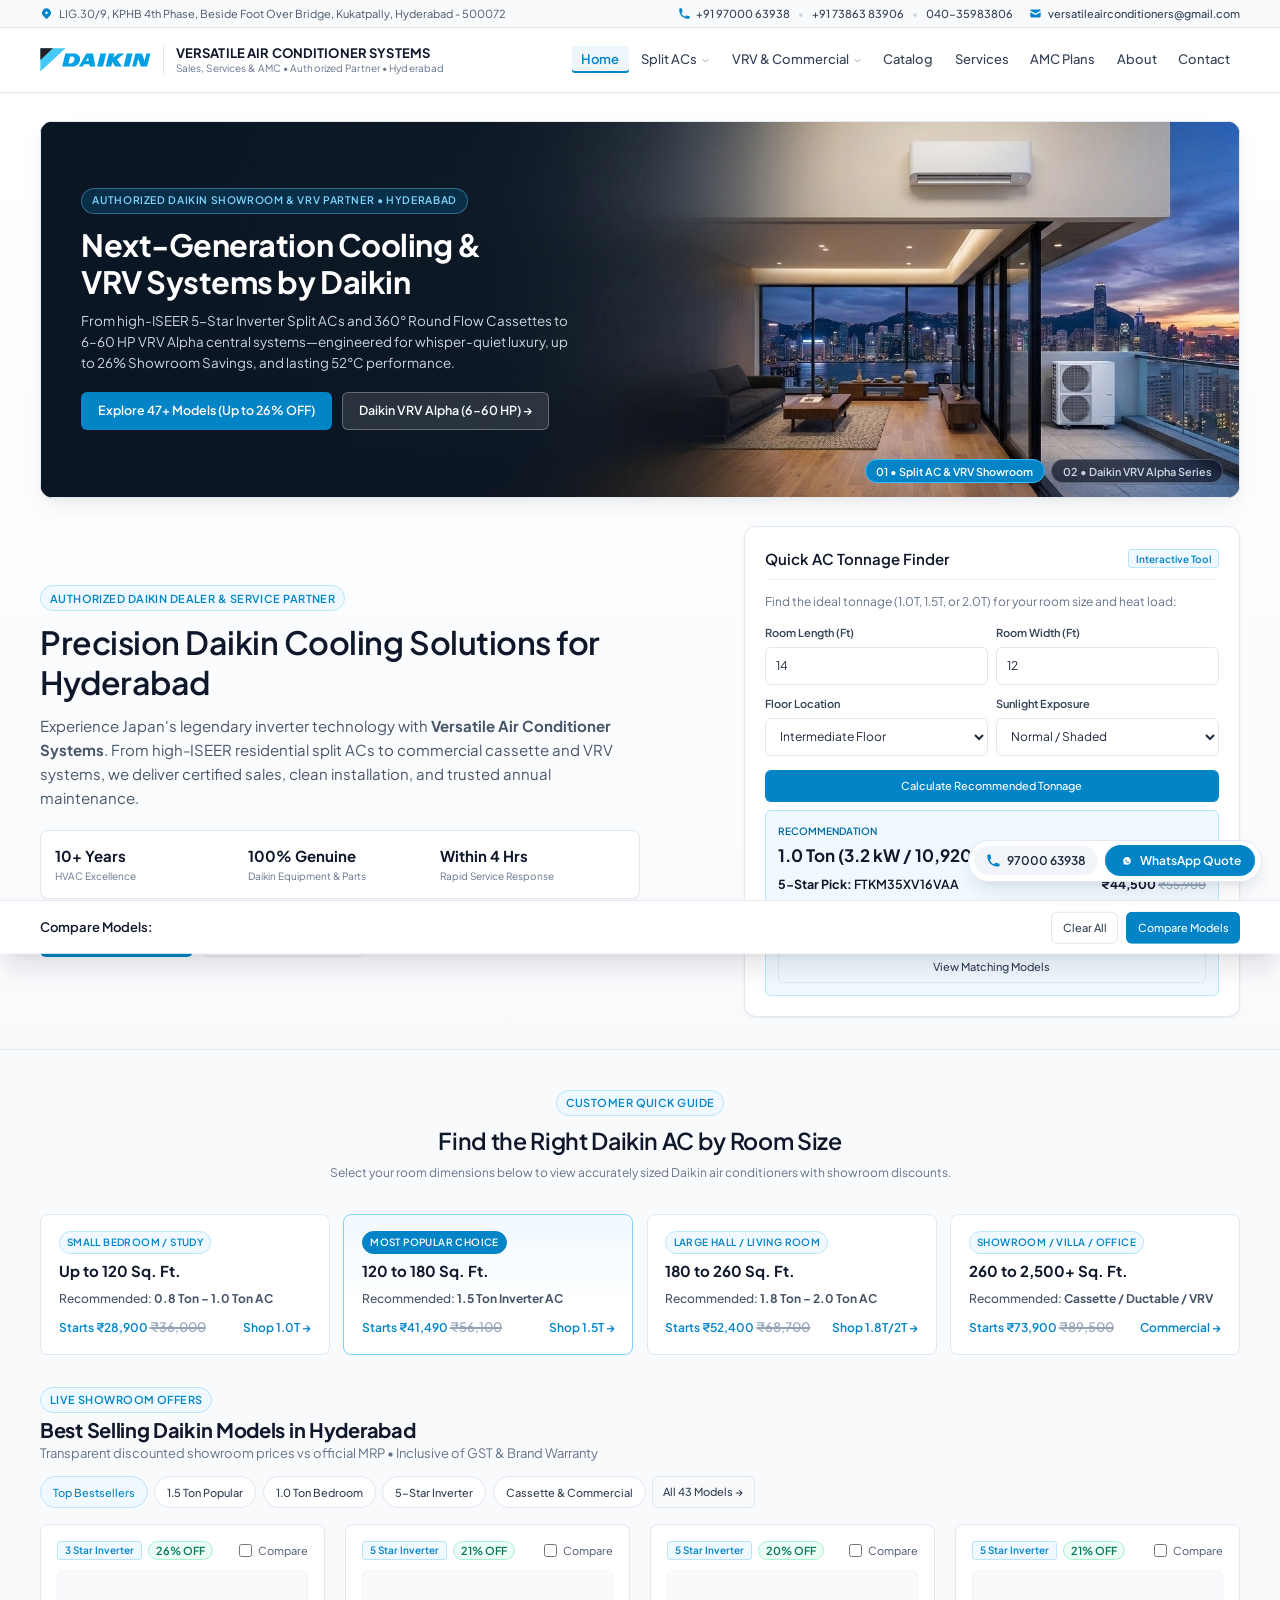
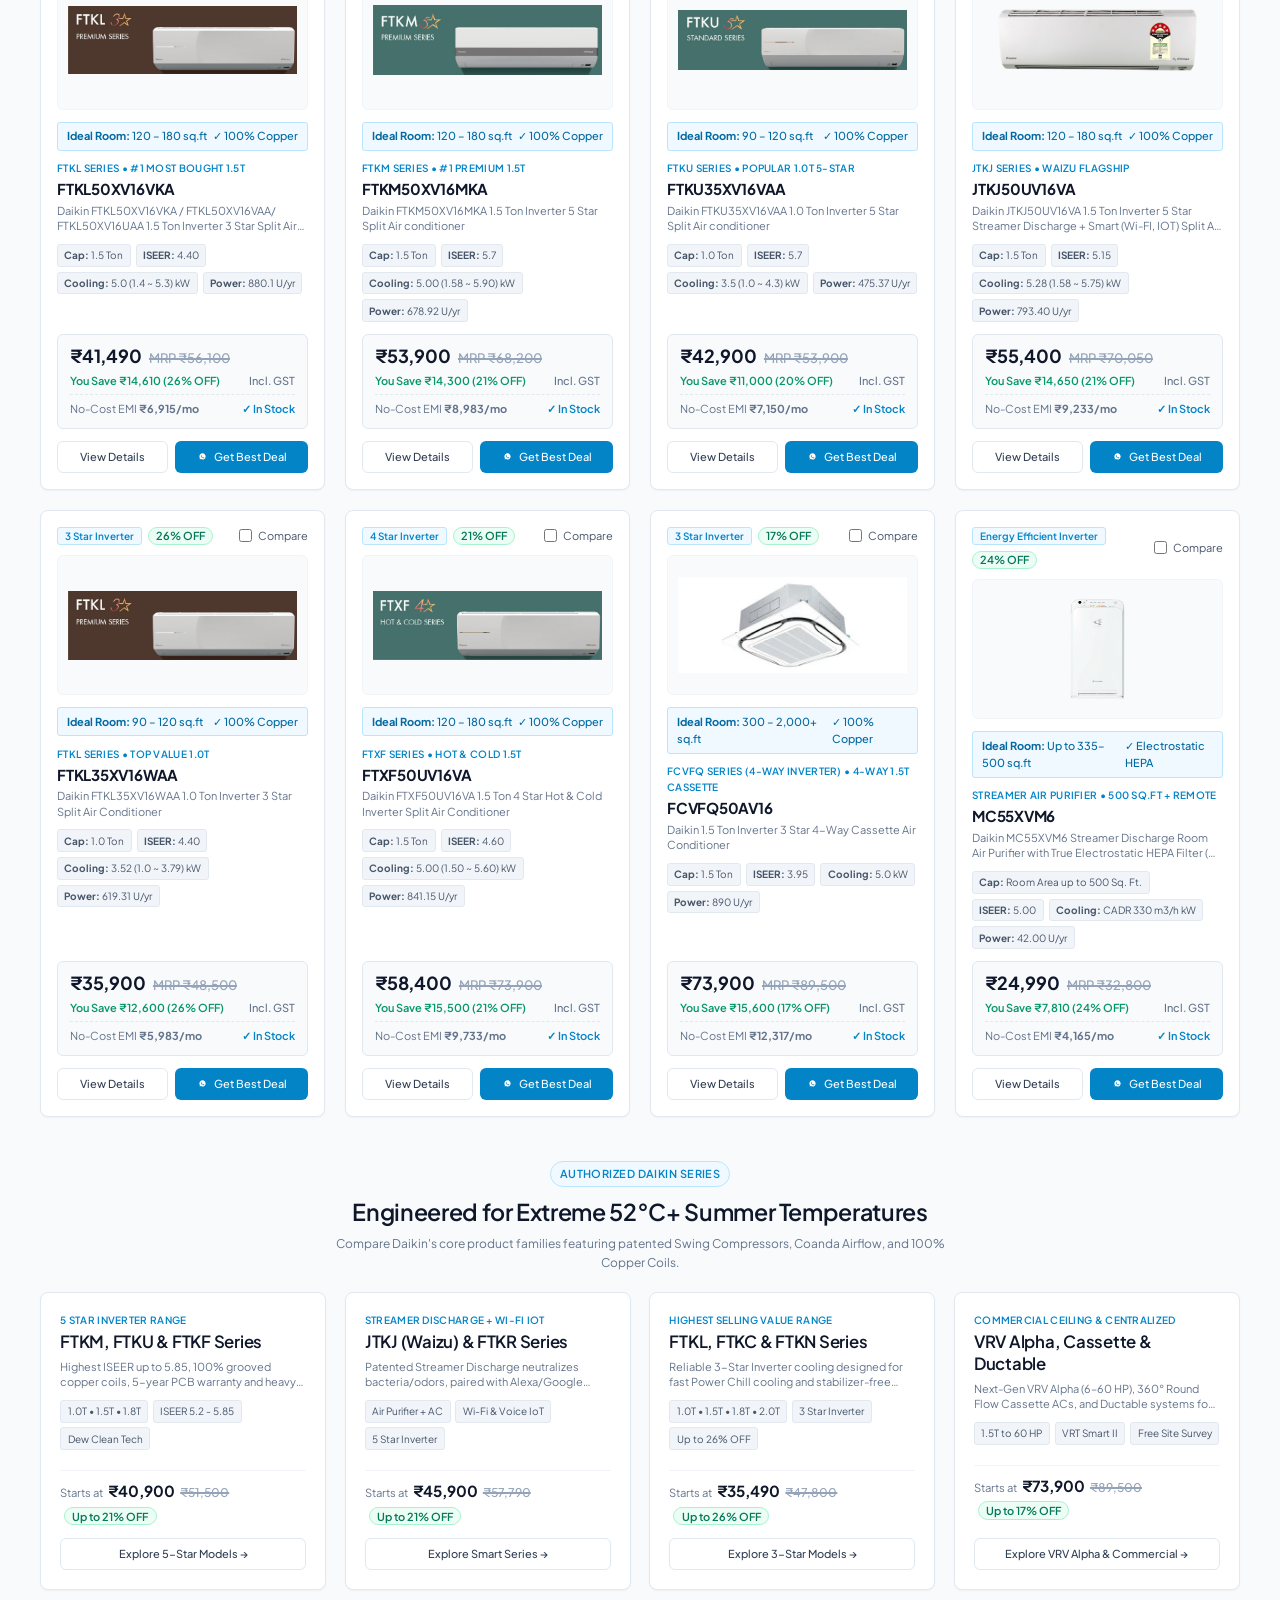
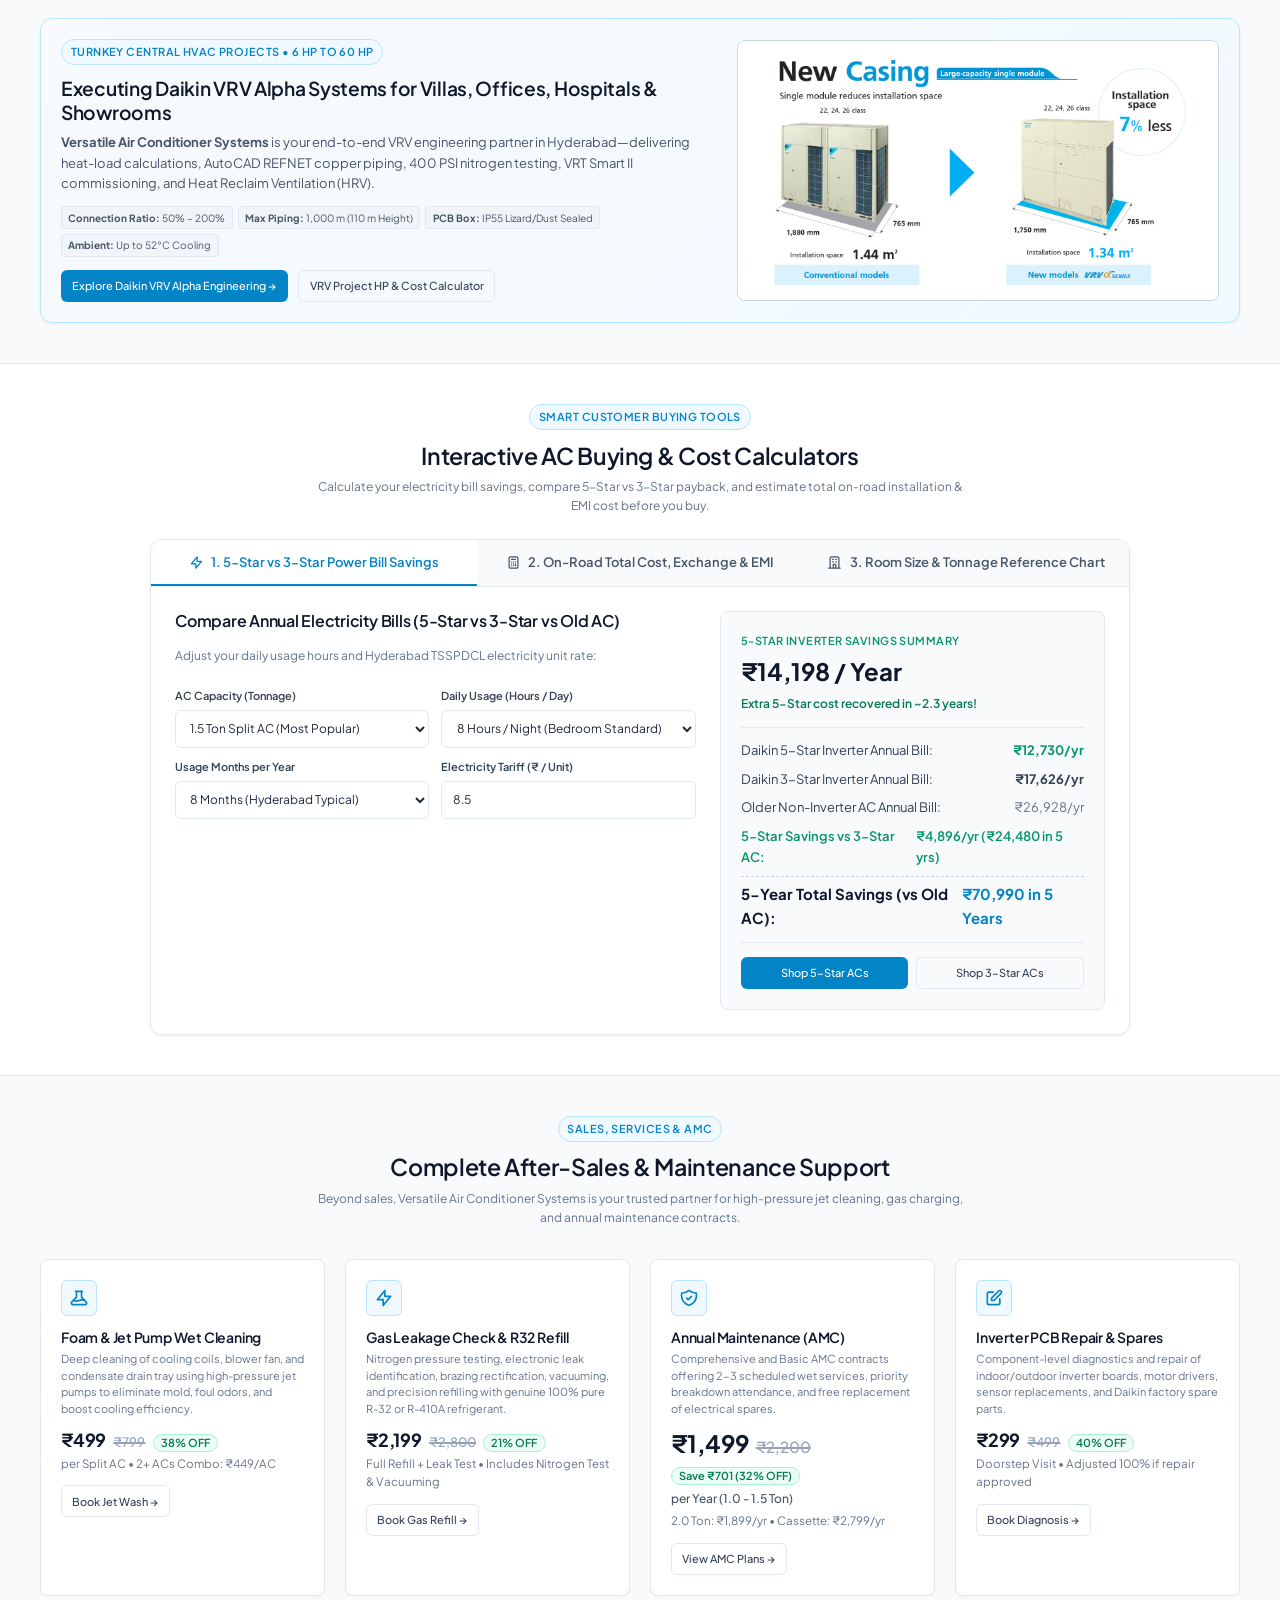
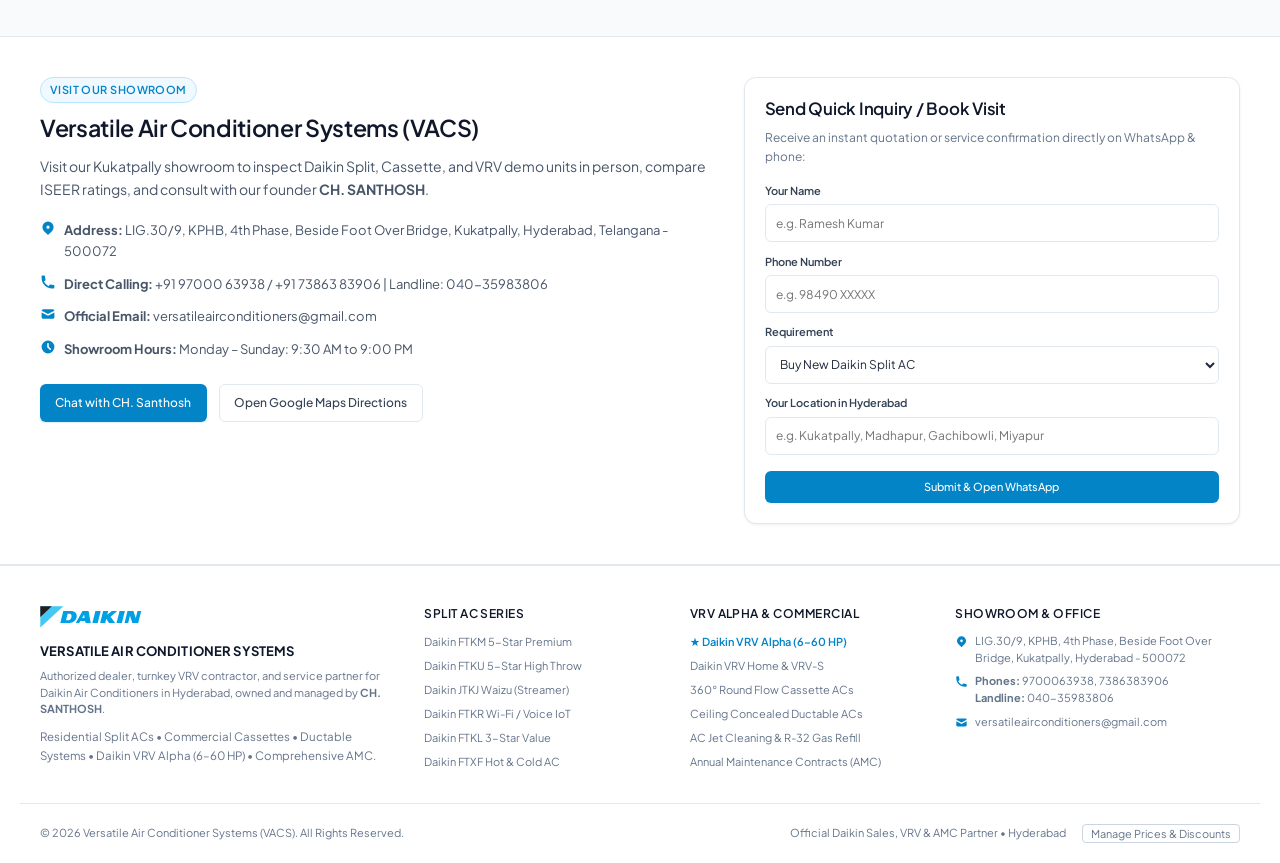
==== index.html @ 4bb1ab56 "Official VACS Daikin Showroom & VRV Alpha Static Website" ====
<!DOCTYPE html>
<html lang="en">
<head>
  <meta charset="UTF-8">
  <meta name="viewport" content="width=device-width, initial-scale=1.0">
  <title>Daikin AC Dealer in Hyderabad | Versatile Air Conditioner Systems (VACS)</title>
  <meta name="description" content="Authorized Daikin Air Conditioners Showroom in Kukatpally Hyderabad. Buy Split AC, Inverter AC, Cassette AC, Ductable & VRV Systems at best price. Sales, Services & AMC by CH. Santhosh.">
  <meta name="keywords" content="Daikin AC Hyderabad, Versatile Air Conditioner Systems, Daikin AC Price Hyderabad, Daikin Inverter 5 Star AC, Daikin Cassette AC, AC Service Kukatpally, AC AMC Hyderabad">
  <link rel="stylesheet" href="css/style.css">
  <link rel="canonical" href="https://versatileairconditioners.com/">
  <link rel="icon" type="image/svg+xml" href="assets/images/daikin-logo.svg">
</head>
<body>

    <!-- Topbar -->
  <div class="site-topbar">
    <div class="container topbar-content">
      <div class="topbar-left">
        <span class="topbar-item">
          <svg fill="currentColor" viewBox="0 0 20 20"><path d="M5.05 4.05a7 7 0 119.9 9.9L10 18.9l-4.95-4.95a7 7 0 010-9.9zM10 11a2 2 0 100-4 2 2 0 000 4z"/></svg>
          <span>LIG.30/9, KPHB 4th Phase, Beside Foot Over Bridge, Kukatpally, Hyderabad - 500072</span>
        </span>
      </div>
      <div class="topbar-right">
        <span class="topbar-item">
          <svg fill="currentColor" viewBox="0 0 20 20"><path d="M2 3a1 1 0 011-1h2.153a1 1 0 01.986.836l.74 4.435a1 1 0 01-.54 1.06l-1.548.773a11.037 11.037 0 006.105 6.105l.774-1.548a1 1 0 011.059-.54l4.435.74a1 1 0 01.836.986V17a1 1 0 01-1 1h-2C7.82 18 2 12.18 2 5V3z"/></svg>
          <a href="tel:+919700063938">+91 97000 63938</a>
          <span class="topbar-sep">•</span>
          <a href="tel:+917386383906">+91 73863 83906</a>
          <span class="topbar-sep">•</span>
          <a href="tel:04035983806">040-35983806</a>
        </span>
        <span class="topbar-item topbar-email">
          <svg fill="currentColor" viewBox="0 0 20 20"><path d="M2.003 5.884L10 9.882l7.997-3.998A2 2 0 0016 4H4a2 2 0 00-1.997 1.884z"/><path d="M18 8.118l-8 4-8-4V14a2 2 0 002 2h12a2 2 0 002-2V8.118z"/></svg>
          <a href="mailto:versatileairconditioners@gmail.com">versatileairconditioners@gmail.com</a>
        </span>
      </div>
    </div>
  </div>

  <!-- Header -->
  <header class="site-header">
    <div class="container header-content">
      <!-- Brand Lockup -->
      <a href="index.html" class="brand-lockup">
        <svg viewBox="0 0 300 65" class="daikin-official-logo" aria-label="DAIKIN" role="img">
          <g transform="translate(-393.36411,-761.77017)">
            <g transform="matrix(1.812145,0,0,-1.812145,462.23619,762.77017)">
              <path fill="#44c8f5" d="m 0,0 -37.453,0 0,-34.554 L 0,0" />
            </g>
            <g transform="matrix(1.812145,0,0,-1.812145,428.29471,762.77017)">
              <path fill="#231f20" d="m 0,0 -18.724,0 0,-17.285 L 0,0" />
            </g>
            <g transform="matrix(1.812145,0,0,-1.812145,557.00956,776.36126)">
              <path fill="#00a0e4" d="m 0,0 -4.889,-19.547 8.638,0 L 8.634,0 0,0" />
            </g>
            <g transform="matrix(1.812145,0,0,-1.812145,521.25957,796.89105)">
              <path fill="#00a0e4" d="M 0,0 -1.981,0 1.213,5.639 2.249,0 0,0 Z m -1.229,11.331 -11.109,-19.546 5.713,0 1.844,3.258 7.931,0 0.591,-3.258 8.432,0 -3.584,19.546 -9.818,0" />
            </g>
            <g transform="matrix(1.812145,0,0,-1.812145,628.49506,776.36126)">
              <path fill="#00a0e4" d="m 0,0 -4.876,-19.547 8.636,0 L 8.637,0 0,0" />
            </g>
            <g transform="matrix(1.812145,0,0,-1.812145,621.50018,776.36126)">
              <path fill="#00a0e4" d="m 0,0 -8.851,0 -7.409,-6.394 1.617,6.394 -8.279,0 -4.876,-19.547 8.253,0 1.686,6.748 4.413,-6.748 9.99,0 L -10.855,-9.31 0,0" />
            </g>
            <g transform="matrix(1.812145,0,0,-1.812145,486.6186,792.45854)">
              <path fill="#00a0e4" d="m 0,0 c 0,0 -0.561,-6.349 -5.971,-6.349 l -3.061,0 2.696,10.543 2.778,0 C -2.564,4.188 0.313,3.93 0,0 Z m -0.438,8.874 -2.234,0.007 -10.808,0 -4.876,-19.539 10.732,0 4.246,-0.006 c 5.978,0 11.861,4.45 11.861,11.266 0,8.02 -8.921,8.272 -8.921,8.272" />
            </g>
            <g transform="matrix(1.812145,0,0,-1.812145,681.52929,776.35582)">
              <path fill="#00a0e4" d="M 0,0 -2.881,-11.51 -6.719,0 l -9.606,0 -4.88,-19.55 5.973,0 2.909,11.611 3.85,-11.611 9.565,0 L 5.979,0 0,0" />
            </g>
          </g>
        </svg>
        <div class="brand-divider"></div>
        <div class="brand-text-group">
          <span class="brand-title">VERSATILE AIR CONDITIONER SYSTEMS</span>
          <span class="brand-subtitle">Sales, Services &amp; AMC • Authorized Partner • Hyderabad</span>
        </div>
      </a>

      <!-- Desktop Navigation -->
      <nav class="main-nav">
        <a href="index.html" class="nav-link active">Home</a>
        <div class="nav-dropdown">
          <a href="products.html?category=Split%20AC" class="nav-link">
            <span>Split ACs</span>
            <svg class="chevron" fill="none" stroke="currentColor" viewBox="0 0 24 24"><path stroke-linecap="round" stroke-linejoin="round" stroke-width="2.5" d="M19 9l-7 7-7-7"/></svg>
          </a>
          <div class="dropdown-menu">
            <span class="dropdown-header">Inverter Technologies</span>
            <a href="products.html?category=Split%20AC&amp;star=5%20Star" class="dropdown-item">5 Star Inverter (FTKM, FTKU, JTKJ)</a>
            <a href="products.html?category=Split%20AC&amp;star=4%20Star" class="dropdown-item">4 Star Inverter (FTXF Hot &amp; Cold)</a>
            <a href="products.html?category=Split%20AC&amp;star=3%20Star" class="dropdown-item">3 Star Inverter (FTKL, FTKC, FTKN)</a>
            <a href="products.html?category=Split%20AC&amp;star=2%20Star" class="dropdown-item">Non-Inverter Fixed Speed (FTQ, FTL)</a>
          </div>
        </div>
        <div class="nav-dropdown">
          <a href="vrv.html" class="nav-link">
            <span>VRV &amp; Commercial</span>
            <svg class="chevron" fill="none" stroke="currentColor" viewBox="0 0 24 24"><path stroke-linecap="round" stroke-linejoin="round" stroke-width="2.5" d="M19 9l-7 7-7-7"/></svg>
          </a>
          <div class="dropdown-menu">
            <span class="dropdown-header">Centralized &amp; Commercial HVAC</span>
            <a href="vrv.html" class="dropdown-item" style="font-weight: 600; color: #0284c7;">★ Daikin VRV Alpha &amp; VRV Projects</a>
            <a href="products.html?category=VRV%20Systems" class="dropdown-item">VRV Home &amp; VRV-S Multi-Split</a>
            <a href="products.html?category=Cassette%20AC" class="dropdown-item">Cassette ACs (1-Way &amp; 4-Way)</a>
            <a href="products.html?category=Ductable%20AC" class="dropdown-item">Ductable Package Systems</a>
            <a href="products.html?category=Air%20Purifiers" class="dropdown-item">Daikin Streamer Air Purifiers</a>
          </div>
        </div>
        <a href="products.html" class="nav-link">Catalog</a>
        <a href="services.html" class="nav-link">Services</a>
        <a href="amc.html" class="nav-link">AMC Plans</a>
        <a href="about.html" class="nav-link">About</a>
        <a href="contact.html" class="nav-link">Contact</a>
      </nav>

      <!-- Actions -->
      <div class="header-actions">
        <button class="mobile-menu-btn" aria-label="Toggle navigation">
          <svg style="width: 20px; height: 20px;" fill="none" stroke="currentColor" viewBox="0 0 24 24"><path stroke-linecap="round" stroke-linejoin="round" stroke-width="2" d="M4 6h16M4 12h16m-7 6h7"></path></svg>
        </button>
      </div>
    </div>
  </header>

  <!-- Hero Section -->
  <section class="hero-section" style="padding-top: 1.75rem;">
    <div class="container">
      <!-- Executive Panoramic Showroom Hero Banner (Matches VRV Alpha Visual Style) -->
      <div class="home-panoramic-banner" id="homePanoramicBanner">
        <!-- Slide 1: Complete Daikin Split AC + VRV Penthouse & Skyline Banner -->
        <div class="pano-slide active" id="panoSlide1">
          <img src="assets/images/vacs-home-banner-panoramic.jpg" alt="Next-Generation Daikin Split AC & VRV Systems by Versatile Air Conditioner Systems" class="pano-bg-img">
          <div class="pano-overlay-content">
            <div class="pano-badge">
              <span>AUTHORIZED DAIKIN SHOWROOM &amp; VRV PARTNER • HYDERABAD</span>
            </div>
            <h2 class="pano-headline">Next-Generation Cooling &amp;<br>VRV Systems by Daikin</h2>
            <p class="pano-subtext">
              From high-ISEER 5-Star Inverter Split ACs and 360° Round Flow Cassettes to 6–60 HP VRV Alpha central systems—engineered for whisper-quiet luxury, up to 26% Showroom Savings, and lasting 52°C performance.
            </p>
            <div class="pano-cta-row">
              <a href="products.html" class="pano-btn-primary">Explore 47+ Models (Up to 26% OFF)</a>
              <a href="vrv.html" class="pano-btn-glass">Daikin VRV Alpha (6–60 HP) →</a>
            </div>
          </div>
        </div>

        <!-- Slide 2: Official Daikin VRV Alpha Next-Gen Banner -->
        <div class="pano-slide" id="panoSlide2">
          <a href="vrv.html" style="display: block;">
            <img src="assets/images/vrv/vrv-alpha-banner.jpg" alt="Daikin VRV Alpha Next-Generation VRV System" class="pano-bg-img">
          </a>
        </div>

        <!-- Slide Switcher Controls -->
        <div class="pano-switcher">
          <button type="button" class="pano-dot active" onclick="window.switchHomeBanner(1)">01 • Split AC &amp; VRV Showroom</button>
          <button type="button" class="pano-dot" onclick="window.switchHomeBanner(2)">02 • Daikin VRV Alpha Series</button>
        </div>
      </div>

      <div class="hero-grid">
        <!-- Left Content -->
        <div class="hero-content">
        <span class="section-label">Authorized Daikin Dealer & Service Partner</span>
        <h1 class="hero-title">Precision Daikin Cooling Solutions for Hyderabad</h1>
        <p class="hero-subtitle">
          Experience Japan's legendary inverter technology with <strong>Versatile Air Conditioner Systems</strong>. From high-ISEER residential split ACs to commercial cassette and VRV systems, we deliver certified sales, clean installation, and trusted annual maintenance.
        </p>

        <!-- Stats Bar -->
        <div class="hero-meta-grid">
          <div class="hero-meta-item">
            <span class="hero-meta-val">10+ Years</span>
            <span class="hero-meta-label">HVAC Excellence</span>
          </div>
          <div class="hero-meta-item">
            <span class="hero-meta-val">100% Genuine</span>
            <span class="hero-meta-label">Daikin Equipment & Parts</span>
          </div>
          <div class="hero-meta-item">
            <span class="hero-meta-val">Within 4 Hrs</span>
            <span class="hero-meta-label">Rapid Service Response</span>
          </div>
        </div>

        <!-- Hero Actions -->
        <div class="hero-actions">
          <a href="products.html" class="btn btn-primary">Browse All Daikin ACs</a>
          <a href="services.html" class="btn btn-outline">Book AC Service / AMC</a>
        </div>
      </div>

      <!-- Right Card: Room AC Tonnage Calculator -->
      <div class="hero-card">
        <div class="hero-card-header">
          <span class="hero-card-title">Quick AC Tonnage Finder</span>
          <span class="badge badge-inverter">Interactive Tool</span>
        </div>
        <p style="font-size: 0.75rem; color: #64748b; margin-bottom: 0.85rem;">
          Find the ideal tonnage (1.0T, 1.5T, or 2.0T) for your room size and heat load:
        </p>
        <form id="tonnageCalcForm" class="calc-form">
          <div style="display: grid; grid-template-columns: 1fr 1fr; gap: 0.5rem;">
            <div class="form-group">
              <label class="form-label" for="calcLength">Room Length (Ft)</label>
              <input type="number" id="calcLength" class="form-control" placeholder="e.g. 14" value="14" required>
            </div>
            <div class="form-group">
              <label class="form-label" for="calcWidth">Room Width (Ft)</label>
              <input type="number" id="calcWidth" class="form-control" placeholder="e.g. 12" value="12" required>
            </div>
          </div>
          <div style="display: grid; grid-template-columns: 1fr 1fr; gap: 0.5rem;">
            <div class="form-group">
              <label class="form-label" for="calcFloor">Floor Location</label>
              <select id="calcFloor" class="form-control">
                <option value="middle">Intermediate Floor</option>
                <option value="top">Top Floor / Roof Direct</option>
              </select>
            </div>
            <div class="form-group">
              <label class="form-label" for="calcSunlight">Sunlight Exposure</label>
              <select id="calcSunlight" class="form-control">
                <option value="normal">Normal / Shaded</option>
                <option value="heavy">Direct Afternoon Sun</option>
              </select>
            </div>
          </div>
          <button type="submit" class="btn btn-primary btn-sm" style="margin-top: 0.25rem;">Calculate Recommended Tonnage</button>
        </form>

        <!-- Result Box -->
        <div id="calcResultBox" class="calc-result-box">
          <div class="calc-result-title">Recommendation</div>
          <div id="resultTonnage" class="calc-result-val">1.5 Ton</div>
          <div id="resultModel" style="font-size: 0.8125rem; font-weight: 600; color: #0f172a; margin-bottom: 0.2rem;">Daikin FTKM50 5-Star Inverter</div>
          <div id="resultDesc" class="calc-result-desc">Calculated for 168 sq. ft. room under Hyderabad climatic conditions.</div>
          <button id="viewMatchingModelsBtn" class="btn btn-outline btn-sm" style="margin-top: 0.5rem; width: 100%;">View Matching Models</button>
        </div>
      </div>
    </div>
    </div>
  </section>

  <!-- Featured Daikin Product Ranges & Shop by Room Size -->
  <section class="section">
    <div class="container">
      <div class="section-header">
        <span class="section-label">Customer Quick Guide</span>
        <h2>Find the Right Daikin AC by Room Size</h2>
        <p>Select your room dimensions below to view accurately sized Daikin air conditioners with showroom discounts.</p>
      </div>

      <!-- Shop by Room Size E-Cart Cards -->
      <div class="room-selector-grid">
        <a href="products.html?room=small" class="room-size-card">
          <span class="room-size-badge">Small Bedroom / Study</span>
          <div class="room-size-title">Up to 120 Sq. Ft.</div>
          <div class="room-size-sqft">Recommended: <strong>0.8 Ton – 1.0 Ton AC</strong></div>
          <div class="room-size-rec">
            <span>Starts ₹28,900 <span class="price-mrp-strike">₹36,000</span></span>
            <span>Shop 1.0T →</span>
          </div>
        </a>

        <a href="products.html?room=medium" class="room-size-card popular-room">
          <span class="room-size-badge" style="background: #0284c7; color: #fff; border-color: #0284c7;">Most Popular Choice</span>
          <div class="room-size-title">120 to 180 Sq. Ft.</div>
          <div class="room-size-sqft">Recommended: <strong>1.5 Ton Inverter AC</strong></div>
          <div class="room-size-rec">
            <span>Starts ₹41,490 <span class="price-mrp-strike">₹56,100</span></span>
            <span>Shop 1.5T →</span>
          </div>
        </a>

        <a href="products.html?room=large" class="room-size-card">
          <span class="room-size-badge">Large Hall / Living Room</span>
          <div class="room-size-title">180 to 260 Sq. Ft.</div>
          <div class="room-size-sqft">Recommended: <strong>1.8 Ton – 2.0 Ton AC</strong></div>
          <div class="room-size-rec">
            <span>Starts ₹52,400 <span class="price-mrp-strike">₹68,700</span></span>
            <span>Shop 1.8T/2T →</span>
          </div>
        </a>

        <a href="products.html?room=commercial" class="room-size-card">
          <span class="room-size-badge">Showroom / Villa / Office</span>
          <div class="room-size-title">260 to 2,500+ Sq. Ft.</div>
          <div class="room-size-sqft">Recommended: <strong>Cassette / Ductable / VRV</strong></div>
          <div class="room-size-rec">
            <span>Starts ₹73,900 <span class="price-mrp-strike">₹89,500</span></span>
            <span>Commercial →</span>
          </div>
        </a>
      </div>

      <!-- Best Seller AC Cards (Live E-Cart Rendered with Crossed-Out MRP & Discount) -->
      <div style="display: flex; justify-content: space-between; align-items: flex-end; margin-bottom: 1rem; flex-wrap: wrap; gap: 0.75rem;">
        <div>
          <span class="section-label" style="margin-bottom: 0.3rem;">Live Showroom Offers</span>
          <h3 style="font-size: 1.25rem; font-weight: 700;">Best Selling Daikin Models in Hyderabad</h3>
          <p style="font-size: 0.8125rem; color: #64748b;">Transparent discounted showroom prices vs official MRP • Inclusive of GST & Brand Warranty</p>
        </div>
        <div style="display: flex; gap: 0.4rem; flex-wrap: wrap;">
          <button class="chip-btn active" data-home-filter="all">Top Bestsellers</button>
          <button class="chip-btn" data-home-filter="1.5ton">1.5 Ton Popular</button>
          <button class="chip-btn" data-home-filter="1ton">1.0 Ton Bedroom</button>
          <button class="chip-btn" data-home-filter="5star">5-Star Inverter</button>
          <button class="chip-btn" data-home-filter="commercial">Cassette & Commercial</button>
          <a href="products.html" class="btn btn-outline btn-sm">All 43 Models →</a>
        </div>
      </div>

      <div class="product-grid" id="homepageBestSellers" style="margin-bottom: 2.75rem;">
        <!-- Dynamically populated by js/catalog.js using data/pricing-config.js -->
      </div>

      <!-- Categories Highlights with Dynamic Starting Prices -->
      <div class="section-header" style="margin-top: 1rem; margin-bottom: 1.25rem;">
        <span class="section-label">Authorized Daikin Series</span>
        <h2>Engineered for Extreme 52°C+ Summer Temperatures</h2>
        <p>Compare Daikin's core product families featuring patented Swing Compressors, Coanda Airflow, and 100% Copper Coils.</p>
      </div>

      <div style="display: grid; grid-template-columns: repeat(auto-fit, minmax(255px, 1fr)); gap: 1.15rem;">
        <!-- Card 1 -->
        <div class="product-card" style="padding: 1.2rem;">
          <div class="product-series">5 Star Inverter Range</div>
          <h3 style="font-size: 1.05rem; margin-bottom: 0.35rem;">FTKM, FTKU & FTKF Series</h3>
          <p class="product-desc">Highest ISEER up to 5.85, 100% grooved copper coils, 5-year PCB warranty and heavy cooling at 54°C ambient.</p>
          <div class="product-spec-pills">
            <span class="spec-pill">1.0T • 1.5T • 1.8T</span>
            <span class="spec-pill">ISEER 5.2 - 5.85</span>
            <span class="spec-pill">Dew Clean Tech</span>
          </div>
          <div data-series-price="5-star-split" style="margin: 0.5rem 0 0.75rem; padding-top: 0.5rem; border-top: 1px solid #f1f5f9;"></div>
          <a href="products.html?category=Split%20AC&star=5%20Star" class="btn btn-outline btn-sm" style="margin-top: auto;">Explore 5-Star Models →</a>
        </div>

        <!-- Card 2 -->
        <div class="product-card" style="padding: 1.2rem;">
          <div class="product-series">Streamer Discharge + Wi-Fi IoT</div>
          <h3 style="font-size: 1.05rem; margin-bottom: 0.35rem;">JTKJ (Waizu) & FTKR Series</h3>
          <p class="product-desc">Patented Streamer Discharge neutralizes bacteria/odors, paired with Alexa/Google Home voice control.</p>
          <div class="product-spec-pills">
            <span class="spec-pill">Air Purifier + AC</span>
            <span class="spec-pill">Wi-Fi & Voice IoT</span>
            <span class="spec-pill">5 Star Inverter</span>
          </div>
          <div data-series-price="jtkj" style="margin: 0.5rem 0 0.75rem; padding-top: 0.5rem; border-top: 1px solid #f1f5f9;"></div>
          <a href="products.html?category=Split%20AC&series=JTKJ%20Series" class="btn btn-outline btn-sm" style="margin-top: auto;">Explore Smart Series →</a>
        </div>

        <!-- Card 3 -->
        <div class="product-card" style="padding: 1.2rem;">
          <div class="product-series">Highest Selling Value Range</div>
          <h3 style="font-size: 1.05rem; margin-bottom: 0.35rem;">FTKL, FTKC & FTKN Series</h3>
          <p class="product-desc">Reliable 3-Star Inverter cooling designed for fast Power Chill cooling and stabilizer-free performance.</p>
          <div class="product-spec-pills">
            <span class="spec-pill">1.0T • 1.5T • 1.8T • 2.0T</span>
            <span class="spec-pill">3 Star Inverter</span>
            <span class="spec-pill">Up to 26% OFF</span>
          </div>
          <div data-series-price="3-star-split" style="margin: 0.5rem 0 0.75rem; padding-top: 0.5rem; border-top: 1px solid #f1f5f9;"></div>
          <a href="products.html?category=Split%20AC&star=3%20Star" class="btn btn-outline btn-sm" style="margin-top: auto;">Explore 3-Star Models →</a>
        </div>

        <!-- Card 4 -->
        <div class="product-card" style="padding: 1.2rem;">
          <div class="product-series">Commercial Ceiling &amp; Centralized</div>
          <h3 style="font-size: 1.05rem; margin-bottom: 0.35rem;">VRV Alpha, Cassette &amp; Ductable</h3>
          <p class="product-desc">Next-Gen VRV Alpha (6–60 HP), 360° Round Flow Cassette ACs, and Ductable systems for villas, offices &amp; showrooms.</p>
          <div class="product-spec-pills">
            <span class="spec-pill">1.5T to 60 HP</span>
            <span class="spec-pill">VRT Smart II</span>
            <span class="spec-pill">Free Site Survey</span>
          </div>
          <div data-series-price="commercial" style="margin: 0.5rem 0 0.75rem; padding-top: 0.5rem; border-top: 1px solid #f1f5f9;"></div>
          <a href="vrv.html" class="btn btn-outline btn-sm" style="margin-top: auto;">Explore VRV Alpha &amp; Commercial →</a>
        </div>
      </div>

      <!-- Daikin VRV Alpha Turnkey Project Spotlight Strip -->
      <div class="hero-card" style="margin-top: 1.75rem; background: linear-gradient(135deg, #f8fafc 0%, #f0f9ff 100%); border-color: #bae6fd;">
        <div class="calc-split-layout" style="align-items: center;">
          <div>
            <span class="section-label">Turnkey Central HVAC Projects • 6 HP to 60 HP</span>
            <h3 style="font-size: 1.2rem; margin-bottom: 0.4rem;">Executing Daikin VRV Alpha Systems for Villas, Offices, Hospitals &amp; Showrooms</h3>
            <p style="font-size: 0.8125rem; color: #475569; margin-bottom: 0.75rem;">
              <strong>Versatile Air Conditioner Systems</strong> is your end-to-end VRV engineering partner in Hyderabad—delivering heat-load calculations, AutoCAD REFNET copper piping, 400 PSI nitrogen testing, VRT Smart II commissioning, and Heat Reclaim Ventilation (HRV).
            </p>
            <div class="product-spec-pills" style="margin-bottom: 0.85rem;">
              <span class="spec-pill"><strong>Connection Ratio:</strong> 50% – 200%</span>
              <span class="spec-pill"><strong>Max Piping:</strong> 1,000 m (110 m Height)</span>
              <span class="spec-pill"><strong>PCB Box:</strong> IP55 Lizard/Dust Sealed</span>
              <span class="spec-pill"><strong>Ambient:</strong> Up to 52°C Cooling</span>
            </div>
            <div style="display: flex; gap: 0.65rem; flex-wrap: wrap;">
              <a href="vrv.html" class="btn btn-primary btn-sm">Explore Daikin VRV Alpha Engineering →</a>
              <a href="vrv.html#vrvProjectEstimator" class="btn btn-outline btn-sm">VRV Project HP &amp; Cost Calculator</a>
            </div>
          </div>
          <a href="vrv.html" style="display: block; border-radius: 8px; overflow: hidden; border: 1px solid #cbd5e1;">
            <img src="assets/images/vrv/vrv-new-casing-1.jpg" alt="Daikin VRV Alpha Series" style="width: 100%; display: block;" loading="lazy">
          </a>
        </div>
      </div>
    </div>
  </section>

  <!-- 3-in-1 Interactive Customer AC Buying Calculators Suite -->
  <section class="section section-alt" id="acBuyerCalculators">
    <div class="container" style="max-width: 1020px;">
      <div class="section-header" style="margin-bottom: 1.5rem;">
        <span class="section-label">Smart Customer Buying Tools</span>
        <h2>Interactive AC Buying & Cost Calculators</h2>
        <p>Calculate your electricity bill savings, compare 5-Star vs 3-Star payback, and estimate total on-road installation & EMI cost before you buy.</p>
      </div>

      <div class="buyer-calc-hub">
        <!-- Calculator Tabs Navigation -->
        <div class="calc-tabs-nav">
          <button type="button" class="calc-tab-btn active" data-calc-tab="calcTabSavings">
            <svg style="width: 15px; height: 15px;" fill="none" stroke="currentColor" viewBox="0 0 24 24"><path stroke-linecap="round" stroke-linejoin="round" stroke-width="2" d="M13 10V3L4 14h7v7l9-11h-7z"/></svg>
            <span>1. 5-Star vs 3-Star Power Bill Savings</span>
          </button>
          <button type="button" class="calc-tab-btn" data-calc-tab="calcTabOnRoad">
            <svg style="width: 15px; height: 15px;" fill="none" stroke="currentColor" viewBox="0 0 24 24"><path stroke-linecap="round" stroke-linejoin="round" stroke-width="2" d="M9 7h6m0 10v-3m-3 3h.01M9 17h.01M9 14h.01M12 14h.01M15 11h.01M12 11h.01M9 11h.01M7 21h10a2 2 0 002-2V5a2 2 0 00-2-2H7a2 2 0 00-2 2v14a2 2 0 002 2z"/></svg>
            <span>2. On-Road Total Cost, Exchange & EMI</span>
          </button>
          <button type="button" class="calc-tab-btn" data-calc-tab="calcTabSizingGuide">
            <svg style="width: 15px; height: 15px;" fill="none" stroke="currentColor" viewBox="0 0 24 24"><path stroke-linecap="round" stroke-linejoin="round" stroke-width="2" d="M19 21V5a2 2 0 00-2-2H7a2 2 0 00-2 2v16m14 0h2m-2 0h-5m-9 0H3m2 0h5M9 7h1m-1 4h1m4-4h1m-1 4h1m-5 10v-5a1 1 0 011-1h2a1 1 0 011 1v5m-4 0h4"/></svg>
            <span>3. Room Size & Tonnage Reference Chart</span>
          </button>
        </div>

        <!-- TAB 1: 5-Star vs 3-Star vs Old AC Power Savings -->
        <div class="calc-tab-panel active" id="calcTabSavings">
          <div class="calc-split-layout">
            <form id="savingsCalcForm" class="calc-form">
              <h3 style="font-size: 1rem; margin-bottom: 0.25rem;">Compare Annual Electricity Bills (5-Star vs 3-Star vs Old AC)</h3>
              <p style="font-size: 0.75rem; color: #64748b; margin-bottom: 0.75rem;">Adjust your daily usage hours and Hyderabad TSSPDCL electricity unit rate:</p>

              <div style="display: grid; grid-template-columns: 1fr 1fr; gap: 0.75rem;">
                <div class="form-group">
                  <label class="form-label" for="savingsTonnage">AC Capacity (Tonnage)</label>
                  <select id="savingsTonnage" class="form-control">
                    <option value="1.0">1.0 Ton Split AC</option>
                    <option value="1.5" selected>1.5 Ton Split AC (Most Popular)</option>
                    <option value="1.8">1.8 Ton Split AC</option>
                    <option value="2.0">2.0 Ton Split AC</option>
                  </select>
                </div>
                <div class="form-group">
                  <label class="form-label" for="dailyHours">Daily Usage (Hours / Day)</label>
                  <select id="dailyHours" class="form-control">
                    <option value="4">4 Hours / Day (Light Usage)</option>
                    <option value="8" selected>8 Hours / Night (Bedroom Standard)</option>
                    <option value="12">12 Hours / Day (Heavy Home / WFH)</option>
                    <option value="16">16 Hours / Day (Commercial / Peak)</option>
                  </select>
                </div>
              </div>

              <div style="display: grid; grid-template-columns: 1fr 1fr; gap: 0.75rem;">
                <div class="form-group">
                  <label class="form-label" for="monthsPerYear">Usage Months per Year</label>
                  <select id="monthsPerYear" class="form-control">
                    <option value="4">4 Months (Summer Only)</option>
                    <option value="6">6 Months (Mar – Aug)</option>
                    <option value="8" selected>8 Months (Hyderabad Typical)</option>
                    <option value="10">10 Months (Year-Round)</option>
                  </select>
                </div>
                <div class="form-group">
                  <label class="form-label" for="kwhRate">Electricity Tariff (₹ / Unit)</label>
                  <input type="number" id="kwhRate" class="form-control" value="8.5" min="4" max="15" step="0.5">
                </div>
              </div>
            </form>

            <div class="calc-output-card">
              <div style="font-size: 0.6875rem; font-weight: 600; text-transform: uppercase; color: #059669; letter-spacing: 0.04em;">5-Star Inverter Savings Summary</div>
              <div id="annualSavingsVal" style="font-size: 1.5rem; font-weight: 700; color: #0f172a; margin: 0.2rem 0;">₹14,212 / Year</div>
              <div id="paybackMonthsVal" style="font-size: 0.75rem; color: #047857; font-weight: 600; margin-bottom: 0.75rem;">Extra 5-Star cost recovered in ~2.0 years!</div>

              <div class="cost-breakdown-list">
                <div class="cost-breakdown-row">
                  <span>Daikin 5-Star Inverter Annual Bill:</span>
                  <strong id="bill5StarVal" style="color: #059669;">₹12,730/yr</strong>
                </div>
                <div class="cost-breakdown-row">
                  <span>Daikin 3-Star Inverter Annual Bill:</span>
                  <strong id="bill3StarVal">₹17,626/yr</strong>
                </div>
                <div class="cost-breakdown-row">
                  <span>Older Non-Inverter AC Annual Bill:</span>
                  <span id="billOldVal" style="color: #64748b;">₹26,928/yr</span>
                </div>
                <div class="cost-breakdown-row discount-row">
                  <span>5-Star Savings vs 3-Star AC:</span>
                  <span id="save5vs3Val">₹4,896/yr</span>
                </div>
                <div class="cost-breakdown-row total-row">
                  <span>5-Year Total Savings (vs Old AC):</span>
                  <span id="fiveYearSavingsVal" style="color: #0284c7;">₹71,060 in 5 Years</span>
                </div>
              </div>

              <div style="display: flex; gap: 0.5rem;">
                <a href="products.html?star=5%20Star" class="btn btn-primary btn-sm" style="flex: 1;">Shop 5-Star ACs</a>
                <a href="products.html?star=3%20Star" class="btn btn-outline btn-sm" style="flex: 1;">Shop 3-Star ACs</a>
              </div>
            </div>
          </div>
        </div>

        <!-- TAB 2: On-Road Total Cost, Copper Kit, Old AC Exchange & EMI Calculator -->
        <div class="calc-tab-panel" id="calcTabOnRoad">
          <div class="calc-split-layout">
            <form id="onRoadCalcForm" class="calc-form">
              <h3 style="font-size: 1rem; margin-bottom: 0.25rem;">On-Road Price, Installation, Exchange & EMI Estimator</h3>
              <p style="font-size: 0.75rem; color: #64748b; margin-bottom: 0.75rem;">Zero hidden charges! Estimate your exact net payable amount including installation & trade-in:</p>

              <div class="form-group">
                <label class="form-label" for="calcModelSelect">Select Daikin AC Model (Live Showroom Offer Price)</label>
                <select id="calcModelSelect" class="form-control"></select>
              </div>

              <div style="display: grid; grid-template-columns: 1fr 1fr; gap: 0.75rem;">
                <div class="form-group">
                  <label class="form-label" for="calcExtraPipe">Extra Copper Pipe (Beyond 3m)</label>
                  <select id="calcExtraPipe" class="form-control">
                    <option value="0" selected>0 Ft (Standard 3m Included)</option>
                    <option value="5">+5 Feet Extra Copper Pipe</option>
                    <option value="10">+10 Feet Extra Copper Pipe</option>
                    <option value="15">+15 Feet Extra Copper Pipe</option>
                    <option value="20">+20 Feet Extra Copper Pipe</option>
                  </select>
                </div>
                <div class="form-group">
                  <label class="form-label" for="calcOutdoorStand">Outdoor Wall Stand (L-Bracket)</label>
                  <select id="calcOutdoorStand" class="form-control">
                    <option value="yes" selected>Yes — Heavy Duty Stand (₹750)</option>
                    <option value="no">No — Floor / Existing Stand (₹0)</option>
                  </select>
                </div>
              </div>

              <div style="display: grid; grid-template-columns: 1fr 1fr; gap: 0.75rem;">
                <div class="form-group">
                  <label class="form-label" for="calcExchange">Trade-In Old AC Exchange Offer</label>
                  <select id="calcExchange" class="form-control">
                    <option value="0" selected>No Old AC Exchange</option>
                    <option value="4500">Working Split AC (- ₹4,500 Off)</option>
                    <option value="2500">Non-Working Split AC (- ₹2,500 Off)</option>
                    <option value="3000">Old Window AC (- ₹3,000 Off)</option>
                  </select>
                </div>
                <div class="form-group">
                  <label class="form-label" for="calcEmiTenure">Payment / EMI Option</label>
                  <select id="calcEmiTenure" class="form-control">
                    <option value="6" selected>6 Months No-Cost EMI</option>
                    <option value="3">3 Months No-Cost EMI</option>
                    <option value="9">9 Months Easy EMI</option>
                    <option value="12">12 Months Annual EMI</option>
                    <option value="0">Full One-Time Payment</option>
                  </select>
                </div>
              </div>
            </form>

            <div class="calc-output-card">
              <div style="display: flex; justify-content: space-between; align-items: center;">
                <span style="font-size: 0.6875rem; font-weight: 600; text-transform: uppercase; color: #0284c7;">On-Road Price Estimate</span>
                <span id="onRoadTotalSavedBadge" class="price-discount-pill">Total Savings: ₹14,300</span>
              </div>

              <div class="cost-breakdown-list">
                <div class="cost-breakdown-row">
                  <span>Official Manufacturer MRP:</span>
                  <span id="onRoadMrpVal" class="price-mrp-strike">₹68,200</span>
                </div>
                <div class="cost-breakdown-row discount-row">
                  <span>VACS Showroom Discount:</span>
                  <span id="onRoadDiscountVal">- ₹14,300 (21% OFF)</span>
                </div>
                <div class="cost-breakdown-row">
                  <span>Discounted AC Price (Incl. GST):</span>
                  <strong id="onRoadSellingVal">₹53,900</strong>
                </div>
                <div class="cost-breakdown-row">
                  <span>Authorized Installation & Kit:</span>
                  <span id="onRoadInstallVal">+ ₹2,250</span>
                </div>
                <div class="cost-breakdown-row discount-row">
                  <span>Old AC Trade-In Bonus:</span>
                  <span id="onRoadExchangeVal">₹0 (No Exchange)</span>
                </div>
                <div class="cost-breakdown-row total-row">
                  <span>Final Net On-Road Payable:</span>
                  <span id="onRoadFinalTotalVal" style="color: #0284c7; font-size: 1.15rem;">₹56,150</span>
                </div>
              </div>

              <div style="background: #ffffff; border: 1px solid #bae6fd; border-radius: 6px; padding: 0.6rem 0.75rem; margin-bottom: 0.75rem; display: flex; justify-content: space-between; align-items: center;">
                <span style="font-size: 0.75rem; color: #475569;">Monthly EMI Installment:</span>
                <strong id="onRoadEmiResultVal" style="font-size: 0.9rem; color: #0f172a;">₹9,358 / month (6 Months)</strong>
              </div>

              <button type="button" id="sendOnRoadEstimateWaBtn" class="btn btn-whatsapp btn-sm" style="width: 100%; justify-content: center; height: 38px;">
                <span>Send This Estimate to WhatsApp & Lock Deal</span>
              </button>
            </div>
          </div>
        </div>

        <!-- TAB 3: Room Size & Tonnage Reference Chart -->
        <div class="calc-tab-panel" id="calcTabSizingGuide">
          <h3 style="font-size: 1rem; margin-bottom: 0.4rem;">Hyderabad Climate AC Sizing & Electrical Reference Chart</h3>
          <p style="font-size: 0.78rem; color: #64748b; margin-bottom: 1rem;">Use this engineering matrix designed for Hyderabad's 44°C–48°C summer peak temperatures:</p>
          <div style="overflow-x: auto; border: 1px solid #e2e8f0; border-radius: 6px;">
            <table class="spec-table" style="font-size: 0.78rem;">
              <thead>
                <tr style="background: #f8fafc; border-bottom: 1px solid #e2e8f0; text-align: left;">
                  <th style="padding: 0.65rem;">Room Floor Area</th>
                  <th style="padding: 0.65rem;">Middle Floor (Shaded)</th>
                  <th style="padding: 0.65rem;">Top Floor / West Sun</th>
                  <th style="padding: 0.65rem;">Recommended Series</th>
                  <th style="padding: 0.65rem;">Showroom Offer Range</th>
                </tr>
              </thead>
              <tbody>
                <tr>
                  <td style="padding: 0.6rem;"><strong>Up to 90 sq.ft</strong> (Compact Room)</td>
                  <td style="padding: 0.6rem;">0.8 Ton</td>
                  <td style="padding: 0.6rem;">1.0 Ton Inverter</td>
                  <td style="padding: 0.6rem;">FTQ28 / FTKL35</td>
                  <td style="padding: 0.6rem;"><strong style="color:#0f172a;">₹28,900 – ₹35,900</strong> <span class="price-mrp-strike">₹36,000+</span></td>
                </tr>
                <tr>
                  <td style="padding: 0.6rem;"><strong>90 – 120 sq.ft</strong> (Standard Bedroom)</td>
                  <td style="padding: 0.6rem;">1.0 Ton Inverter</td>
                  <td style="padding: 0.6rem;">1.0T 5-Star / 1.5T 3-Star</td>
                  <td style="padding: 0.6rem;">FTKM35 / FTKU35 / FTKL35</td>
                  <td style="padding: 0.6rem;"><strong style="color:#0f172a;">₹35,490 – ₹45,900</strong> <span class="price-mrp-strike">₹47,800+</span></td>
                </tr>
                <tr>
                  <td style="padding: 0.6rem;"><strong>120 – 180 sq.ft</strong> (Master Bedroom / Hall)</td>
                  <td style="padding: 0.6rem;">1.5 Ton Inverter</td>
                  <td style="padding: 0.6rem;">1.5T Heavy (FTKM50 / JTKJ50)</td>
                  <td style="padding: 0.6rem;">FTKL50 / FTKM50 / JTKJ50</td>
                  <td style="padding: 0.6rem;"><strong style="color:#0f172a;">₹41,490 – ₹56,200</strong> <span class="price-mrp-strike">₹56,100+</span></td>
                </tr>
                <tr>
                  <td style="padding: 0.6rem;"><strong>180 – 240 sq.ft</strong> (Large Living / Dining)</td>
                  <td style="padding: 0.6rem;">1.8 Ton – 2.0 Ton</td>
                  <td style="padding: 0.6rem;">2.0 Ton – 2.6 Ton Split</td>
                  <td style="padding: 0.6rem;">FTKM60 / FTKL71 / FTKL90</td>
                  <td style="padding: 0.6rem;"><strong style="color:#0f172a;">₹52,400 – ₹94,900</strong> <span class="price-mrp-strike">₹68,700+</span></td>
                </tr>
                <tr>
                  <td style="padding: 0.6rem;"><strong>250 – 2,000+ sq.ft</strong> (Office / Villa / Retail)</td>
                  <td style="padding: 0.6rem;">Cassette / Ductable</td>
                  <td style="padding: 0.6rem;">VRV Home / Commercial</td>
                  <td style="padding: 0.6rem;">FCVFQ / FDMRN / VRV-S</td>
                  <td style="padding: 0.6rem;"><strong style="color:#0f172a;">₹73,900 – ₹3,25,000</strong> <span class="price-mrp-strike">₹89,500+</span></td>
                </tr>
              </tbody>
            </table>
          </div>
        </div>
      </div>
    </div>
  </section>

  <!-- Services & AMC Overview -->
  <section class="section">
    <div class="container">
      <div class="section-header">
        <span class="section-label">Sales, Services & AMC</span>
        <h2>Complete After-Sales & Maintenance Support</h2>
        <p>Beyond sales, Versatile Air Conditioner Systems is your trusted partner for high-pressure jet cleaning, gas charging, and annual maintenance contracts.</p>
      </div>

      <div class="services-grid">
        <div class="service-card">
          <div class="service-icon">
            <svg style="width: 20px; height: 20px;" fill="none" stroke="currentColor" viewBox="0 0 24 24"><path stroke-linecap="round" stroke-linejoin="round" stroke-width="2" d="M19.428 15.428a2 2 0 00-1.022-.547l-2.387-.477a6 6 0 00-3.86.517l-.318.158a6 6 0 01-3.86.517L6.05 15.21a2 2 0 00-1.806.547M8 4h8l-1 1v5.172a2 2 0 00.586 1.414l5 5c1.26 1.26.367 3.414-1.415 3.414H4.828c-1.782 0-2.674-2.154-1.414-3.414l5-5A2 2 0 009 10.172V5L8 4z"></path></svg>
          </div>
          <h3 class="service-title">Foam & Jet Pump Wet Cleaning</h3>
          <p class="service-desc">Deep cleaning of cooling coils, blower fan, and condensate drain tray using high-pressure jet pumps to eliminate mold, foul odors, and boost cooling efficiency.</p>
          <div data-service-price="jet-wash" style="margin-bottom: 0.75rem;"></div>
          <a href="services.html" class="btn btn-outline btn-sm">Book Jet Wash →</a>
        </div>

        <div class="service-card">
          <div class="service-icon">
            <svg style="width: 20px; height: 20px;" fill="none" stroke="currentColor" viewBox="0 0 24 24"><path stroke-linecap="round" stroke-linejoin="round" stroke-width="2" d="M13 10V3L4 14h7v7l9-11h-7z"></path></svg>
          </div>
          <h3 class="service-title">Gas Leakage Check & R32 Refill</h3>
          <p class="service-desc">Nitrogen pressure testing, electronic leak identification, brazing rectification, vacuuming, and precision refilling with genuine 100% pure R-32 or R-410A refrigerant.</p>
          <div data-service-price="gas-refill" style="margin-bottom: 0.75rem;"></div>
          <a href="services.html" class="btn btn-outline btn-sm">Book Gas Refill →</a>
        </div>

        <div class="service-card">
          <div class="service-icon">
            <svg style="width: 20px; height: 20px;" fill="none" stroke="currentColor" viewBox="0 0 24 24"><path stroke-linecap="round" stroke-linejoin="round" stroke-width="2" d="M9 12l2 2 4-4m5.618-4.016A11.955 11.955 0 0112 2.944a11.955 11.955 0 01-8.618 3.04A12.02 12.02 0 003 9c0 5.591 3.824 10.29 9 11.622 5.176-1.332 9-6.03 9-11.622 0-1.042-.133-2.052-.382-3.016z"></path></svg>
          </div>
          <h3 class="service-title">Annual Maintenance (AMC)</h3>
          <p class="service-desc">Comprehensive and Basic AMC contracts offering 2-3 scheduled wet services, priority breakdown attendance, and free replacement of electrical spares.</p>
          <div data-amc-price="standard-split" style="margin-bottom: 0.75rem;"></div>
          <a href="amc.html" class="btn btn-outline btn-sm">View AMC Plans →</a>
        </div>

        <div class="service-card">
          <div class="service-icon">
            <svg style="width: 20px; height: 20px;" fill="none" stroke="currentColor" viewBox="0 0 24 24"><path stroke-linecap="round" stroke-linejoin="round" stroke-width="2" d="M11 5H6a2 2 0 00-2 2v11a2 2 0 002 2h11a2 2 0 002-2v-5m-1.414-9.414a2 2 0 112.828 2.828L11.828 15H9v-2.828l8.586-8.586z"></path></svg>
          </div>
          <h3 class="service-title">Inverter PCB Repair & Spares</h3>
          <p class="service-desc">Component-level diagnostics and repair of indoor/outdoor inverter boards, motor drivers, sensor replacements, and Daikin factory spare parts.</p>
          <div data-service-price="pcb-repair" style="margin-bottom: 0.75rem;"></div>
          <a href="services.html" class="btn btn-outline btn-sm">Book Diagnosis →</a>
        </div>
      </div>
    </div>
  </section>

  <!-- Showroom Location & Contact -->
  <section class="section section-alt">
    <div class="container">
      <div class="hero-grid" style="align-items: stretch;">
        <div>
          <span class="section-label">Visit Our Showroom</span>
          <h2 style="margin-bottom: 0.75rem;">Versatile Air Conditioner Systems (VACS)</h2>
          <p style="font-size: 0.875rem; color: #475569; margin-bottom: 1.25rem;">
            Visit our Kukatpally showroom to inspect Daikin Split, Cassette, and VRV demo units in person, compare ISEER ratings, and consult with our founder <strong>CH. SANTHOSH</strong>.
          </p>

          <div style="display: flex; flex-direction: column; gap: 0.75rem; margin-bottom: 1.5rem; font-size: 0.8125rem;">
            <div style="display: flex; gap: 0.5rem;">
              <svg style="width: 16px; height: 16px; color: #0284c7; flex-shrink: 0;" fill="currentColor" viewBox="0 0 20 20"><path d="M5.05 4.05a7 7 0 119.9 9.9L10 18.9l-4.95-4.95a7 7 0 010-9.9zM10 11a2 2 0 100-4 2 2 0 000 4z"/></svg>
              <span><strong>Address:</strong> LIG.30/9, KPHB, 4th Phase, Beside Foot Over Bridge, Kukatpally, Hyderabad, Telangana - 500072</span>
            </div>
            <div style="display: flex; gap: 0.5rem;">
              <svg style="width: 16px; height: 16px; color: #0284c7; flex-shrink: 0;" fill="currentColor" viewBox="0 0 20 20"><path d="M2 3a1 1 0 011-1h2.153a1 1 0 01.986.836l.74 4.435a1 1 0 01-.54 1.06l-1.548.773a11.037 11.037 0 006.105 6.105l.774-1.548a1 1 0 011.059-.54l4.435.74a1 1 0 01.836.986V17a1 1 0 01-1 1h-2C7.82 18 2 12.18 2 5V3z"/></svg>
              <span><strong>Direct Calling:</strong> <a href="tel:+919700063938">+91 97000 63938</a> / <a href="tel:+917386383906">+91 73863 83906</a> | Landline: <a href="tel:04035983806">040-35983806</a></span>
            </div>
            <div style="display: flex; gap: 0.5rem;">
              <svg style="width: 16px; height: 16px; color: #0284c7; flex-shrink: 0;" fill="currentColor" viewBox="0 0 20 20"><path d="M2.003 5.884L10 9.882l7.997-3.998A2 2 0 0016 4H4a2 2 0 00-1.997 1.884z"/><path d="M18 8.118l-8 4-8-4V14a2 2 0 002 2h12a2 2 0 002-2V8.118z"/></svg>
              <span><strong>Official Email:</strong> <a href="mailto:versatileairconditioners@gmail.com">versatileairconditioners@gmail.com</a></span>
            </div>
            <div style="display: flex; gap: 0.5rem;">
              <svg style="width: 16px; height: 16px; color: #0284c7; flex-shrink: 0;" fill="currentColor" viewBox="0 0 20 20"><path fill-rule="evenodd" d="M10 18a8 8 0 100-16 8 8 0 000 16zm1-12a1 1 0 10-2 0v4a1 1 0 00.293.707l2.828 2.829a1 1 0 101.415-1.415L11 9.586V6z" clip-rule="evenodd"/></svg>
              <span><strong>Showroom Hours:</strong> Monday – Sunday: 9:30 AM to 9:00 PM</span>
            </div>
          </div>

          <div style="display: flex; gap: 0.75rem;">
            <button class="btn btn-whatsapp" data-wa-action="general">Chat with CH. Santhosh</button>
            <a href="https://maps.google.com/?q=KPHB+4th+Phase+Kukatpally+Hyderabad" target="_blank" class="btn btn-outline">Open Google Maps Directions</a>
          </div>
        </div>

        <!-- Quick Inquiry Form -->
        <div class="hero-card">
          <h3 style="font-size: 1.05rem; margin-bottom: 0.5rem;">Send Quick Inquiry / Book Visit</h3>
          <p style="font-size: 0.75rem; color: #64748b; margin-bottom: 1rem;">Receive an instant quotation or service confirmation directly on WhatsApp & phone:</p>
          <form id="vacsContactForm" class="calc-form">
            <div class="form-group">
              <label class="form-label" for="leadName">Your Name</label>
              <input type="text" id="leadName" name="name" class="form-control" placeholder="e.g. Ramesh Kumar" required>
            </div>
            <div class="form-group">
              <label class="form-label" for="leadPhone">Phone Number</label>
              <input type="tel" id="leadPhone" name="phone" class="form-control" placeholder="e.g. 98490 XXXXX" required>
            </div>
            <div class="form-group">
              <label class="form-label" for="leadService">Requirement</label>
              <select id="leadService" name="service" class="form-control">
                <option value="Buy New Daikin Split AC">Buy New Daikin Split AC</option>
                <option value="Buy Daikin Cassette / Commercial AC">Buy Daikin Cassette / Commercial AC</option>
                <option value="AC Jet Service / Deep Cleaning">AC Jet Service / Deep Cleaning</option>
                <option value="Annual Maintenance Contract (AMC)">Annual Maintenance Contract (AMC)</option>
                <option value="Gas Refill / Breakdown Repair">Gas Refill / Breakdown Repair</option>
              </select>
            </div>
            <div class="form-group">
              <label class="form-label" for="leadLocation">Your Location in Hyderabad</label>
              <input type="text" id="leadLocation" name="location" class="form-control" placeholder="e.g. Kukatpally, Madhapur, Gachibowli, Miyapur">
            </div>
            <button type="submit" class="btn btn-primary btn-sm" style="margin-top: 0.35rem;">Submit & Open WhatsApp</button>
          </form>
        </div>
      </div>
    </div>
  </section>

  <!-- Footer -->
    <footer class="site-footer">
    <div class="container footer-grid">
      <div class="footer-col">
        <div style="margin-bottom: 0.85rem;">
          <svg viewBox="0 0 300 65" style="height: 22px; width: auto; display: block;" aria-label="DAIKIN" role="img">
            <g transform="translate(-393.36411,-761.77017)">
              <g transform="matrix(1.812145,0,0,-1.812145,462.23619,762.77017)">
                <path fill="#44c8f5" d="m 0,0 -37.453,0 0,-34.554 L 0,0" />
              </g>
              <g transform="matrix(1.812145,0,0,-1.812145,428.29471,762.77017)">
                <path fill="#231f20" d="m 0,0 -18.724,0 0,-17.285 L 0,0" />
              </g>
              <g transform="matrix(1.812145,0,0,-1.812145,557.00956,776.36126)">
                <path fill="#00a0e4" d="m 0,0 -4.889,-19.547 8.638,0 L 8.634,0 0,0" />
              </g>
              <g transform="matrix(1.812145,0,0,-1.812145,521.25957,796.89105)">
                <path fill="#00a0e4" d="M 0,0 -1.981,0 1.213,5.639 2.249,0 0,0 Z m -1.229,11.331 -11.109,-19.546 5.713,0 1.844,3.258 7.931,0 0.591,-3.258 8.432,0 -3.584,19.546 -9.818,0" />
              </g>
              <g transform="matrix(1.812145,0,0,-1.812145,628.49506,776.36126)">
                <path fill="#00a0e4" d="m 0,0 -4.876,-19.547 8.636,0 L 8.637,0 0,0" />
              </g>
              <g transform="matrix(1.812145,0,0,-1.812145,621.50018,776.36126)">
                <path fill="#00a0e4" d="m 0,0 -8.851,0 -7.409,-6.394 1.617,6.394 -8.279,0 -4.876,-19.547 8.253,0 1.686,6.748 4.413,-6.748 9.99,0 L -10.855,-9.31 0,0" />
              </g>
              <g transform="matrix(1.812145,0,0,-1.812145,486.6186,792.45854)">
                <path fill="#00a0e4" d="m 0,0 c 0,0 -0.561,-6.349 -5.971,-6.349 l -3.061,0 2.696,10.543 2.778,0 C -2.564,4.188 0.313,3.93 0,0 Z m -0.438,8.874 -2.234,0.007 -10.808,0 -4.876,-19.539 10.732,0 4.246,-0.006 c 5.978,0 11.861,4.45 11.861,11.266 0,8.02 -8.921,8.272 -8.921,8.272" />
              </g>
              <g transform="matrix(1.812145,0,0,-1.812145,681.52929,776.35582)">
                <path fill="#00a0e4" d="M 0,0 -2.881,-11.51 -6.719,0 l -9.606,0 -4.88,-19.55 5.973,0 2.909,11.611 3.85,-11.611 9.565,0 L 5.979,0 0,0" />
              </g>
            </g>
          </svg>
        </div>
        <div style="font-size: 0.8125rem; font-weight: 700; color: #0f172a; margin-bottom: 0.4rem; letter-spacing: 0.01em;">VERSATILE AIR CONDITIONER SYSTEMS</div>
        <p style="margin-bottom: 0.65rem; line-height: 1.5;">
          Authorized dealer, turnkey VRV contractor, and service partner for Daikin Air Conditioners in Hyderabad, owned and managed by <strong>CH. SANTHOSH</strong>.
        </p>
        <p style="font-size: 0.72rem; color: #64748b;">
          Residential Split ACs • Commercial Cassettes • Ductable Systems • Daikin VRV Alpha (6–60 HP) • Comprehensive AMC.
        </p>
      </div>

      <div class="footer-col">
        <h4>Split AC Series</h4>
        <ul class="footer-links">
          <li><a href="products.html?category=Split%20AC&amp;series=FTKM%20Series">Daikin FTKM 5-Star Premium</a></li>
          <li><a href="products.html?category=Split%20AC&amp;series=FTKU%20Series">Daikin FTKU 5-Star High Throw</a></li>
          <li><a href="products.html?category=Split%20AC&amp;series=JTKJ%20Series">Daikin JTKJ Waizu (Streamer)</a></li>
          <li><a href="products.html?category=Split%20AC&amp;series=FTKR%20Series">Daikin FTKR Wi-Fi / Voice IoT</a></li>
          <li><a href="products.html?category=Split%20AC&amp;series=FTKL%20Series">Daikin FTKL 3-Star Value</a></li>
          <li><a href="products.html?category=Split%20AC&amp;series=FTXF%20Series">Daikin FTXF Hot &amp; Cold AC</a></li>
        </ul>
      </div>

      <div class="footer-col">
        <h4>VRV Alpha &amp; Commercial</h4>
        <ul class="footer-links">
          <li><a href="vrv.html" style="color: #0284c7; font-weight: 600;">★ Daikin VRV Alpha (6–60 HP)</a></li>
          <li><a href="products.html?category=VRV%20Systems">Daikin VRV Home &amp; VRV-S</a></li>
          <li><a href="products.html?category=Cassette%20AC">360° Round Flow Cassette ACs</a></li>
          <li><a href="products.html?category=Ductable%20AC">Ceiling Concealed Ductable ACs</a></li>
          <li><a href="services.html">AC Jet Cleaning &amp; R-32 Gas Refill</a></li>
          <li><a href="amc.html">Annual Maintenance Contracts (AMC)</a></li>
        </ul>
      </div>

      <div class="footer-col">
        <h4>Showroom &amp; Office</h4>
        <div class="footer-contact-list">
          <div class="footer-contact-item">
            <svg viewBox="0 0 20 20" fill="currentColor"><path d="M5.05 4.05a7 7 0 119.9 9.9L10 18.9l-4.95-4.95a7 7 0 010-9.9zM10 11a2 2 0 100-4 2 2 0 000 4z"/></svg>
            <span>LIG.30/9, KPHB, 4th Phase, Beside Foot Over Bridge, Kukatpally, Hyderabad - 500072</span>
          </div>
          <div class="footer-contact-item">
            <svg viewBox="0 0 20 20" fill="currentColor"><path d="M2 3a1 1 0 011-1h2.153a1 1 0 01.986.836l.74 4.435a1 1 0 01-.54 1.06l-1.548.773a11.037 11.037 0 006.105 6.105l.774-1.548a1 1 0 011.059-.54l4.435.74a1 1 0 01.836.986V17a1 1 0 01-1 1h-2C7.82 18 2 12.18 2 5V3z"/></svg>
            <span><strong>Phones:</strong> <a href="tel:+919700063938">9700063938</a>, <a href="tel:+917386383906">7386383906</a><br/><strong>Landline:</strong> <a href="tel:04035983806">040-35983806</a></span>
          </div>
          <div class="footer-contact-item">
            <svg viewBox="0 0 20 20" fill="currentColor"><path d="M2.003 5.884L10 9.882l7.997-3.998A2 2 0 0016 4H4a2 2 0 00-1.997 1.884z"/><path d="M18 8.118l-8 4-8-4V14a2 2 0 002 2h12a2 2 0 002-2V8.118z"/></svg>
            <span><a href="mailto:versatileairconditioners@gmail.com">versatileairconditioners@gmail.com</a></span>
          </div>
        </div>
      </div>
    </div>

    <div class="container footer-bottom">
      <div>
        &copy; <span class="current-year"></span> Versatile Air Conditioner Systems (VACS). All Rights Reserved.
      </div>
      <div style="display: flex; align-items: center; gap: 1rem;">
        <span>Official Daikin Sales, VRV &amp; AMC Partner • Hyderabad</span>
        <button type="button" onclick="window.openPriceConfigurator && window.openPriceConfigurator()" style="background: none; border: 1px solid #cbd5e1; border-radius: 4px; padding: 2px 8px; font-size: 0.68rem; color: #64748b; cursor: pointer;">Manage Prices &amp; Discounts</button>
      </div>
    </div>
  </footer>

  <!-- Scripts -->
  <script src="data/products-data.js"></script>
  <script src="data/pricing-config.js"></script>
  <script src="js/app.js"></script>
  <script src="js/compare.js"></script>
  <script src="js/catalog.js"></script>
  <script src="js/calculator.js"></script>
</body>
</html>
---- css/style.css ----
/* ==========================================================================
   VERSATILE AIR CONDITIONER SYSTEMS (VACS) - OFFICIAL CORPORATE STYLESHEET
   UI/UX: Decent, Elegant Corporate Showroom Aesthetic
   No harsh colors, restrained typography, precision alignments, zero text wrapping
   ========================================================================== */

@import url('https://fonts.googleapis.com/css2?family=Plus+Jakarta+Sans:wght@300;400;500;600;700&display=swap');

:root {
  /* Subtle, Official Corporate Palette */
  --color-primary: #0284c7;        /* Soft Daikin Sky Blue */
  --color-primary-hover: #0369a1;  /* Deep Professional Cerulean */
  --color-primary-light: #f0f9ff;  /* Soft Frost Ice Tint */
  --color-primary-border: #bae6fd; /* Delicate Border */

  --color-slate-900: #0f172a;      /* Executive Dark Slate */
  --color-slate-800: #1e293b;
  --color-slate-700: #334155;
  --color-slate-600: #475569;      /* Readable Body */
  --color-slate-500: #64748b;      /* Captions & Subtitles */
  --color-slate-400: #94a3b8;
  --color-slate-300: #cbd5e1;
  --color-slate-200: #e2e8f0;      /* Hairline Dividers */
  --color-slate-100: #f1f5f9;      /* Subtle Neutral Fill */
  --color-slate-50:  #f8fafc;      /* Canvas Background */
  --color-white:     #ffffff;

  --color-emerald:       #059669;  /* Restrained Warranty/Star Green */
  --color-emerald-light: #ecfdf5;
  --color-emerald-border:#a7f3d0;

  /* Restrained Typography Scale */
  --font-family: 'Plus Jakarta Sans', -apple-system, BlinkMacSystemFont, 'Segoe UI', Roboto, sans-serif;
  --text-2xs: 0.625rem;   /* 10px */
  --text-xs: 0.6875rem;   /* 11px */
  --text-sm: 0.75rem;     /* 12px */
  --text-base: 0.875rem;  /* 14px */
  --text-md: 0.9375rem;   /* 15px */
  --text-lg: 1.0625rem;   /* 17px */
  --text-xl: 1.25rem;     /* 20px */
  --text-2xl: 1.5rem;     /* 24px */
  --text-3xl: 1.875rem;   /* 30px */

  /* Radii & Elevation */
  --radius-xs: 3px;
  --radius-sm: 6px;
  --radius-md: 8px;
  --radius-lg: 12px;
  --radius-full: 9999px;

  --shadow-subtle: 0 1px 2px 0 rgba(15, 23, 42, 0.04);
  --shadow-card: 0 1px 3px 0 rgba(15, 23, 42, 0.06), 0 1px 2px -1px rgba(15, 23, 42, 0.04);
  --shadow-hover: 0 6px 12px -2px rgba(15, 23, 42, 0.08), 0 3px 6px -2px rgba(15, 23, 42, 0.04);
  --shadow-modal: 0 20px 25px -5px rgba(15, 23, 42, 0.1), 0 8px 10px -6px rgba(15, 23, 42, 0.05);

  --max-width: 1240px;
  --transition: all 0.2s cubic-bezier(0.16, 1, 0.3, 1);
}

/* ==========================================================================
   RESET & FOUNDATIONS
   ========================================================================== */
*, *::before, *::after {
  box-sizing: border-box;
  margin: 0;
  padding: 0;
}

html {
  font-size: 16px;
  scroll-behavior: smooth;
  -webkit-font-smoothing: antialiased;
  -moz-osx-font-smoothing: grayscale;
}

body {
  font-family: var(--font-family);
  font-size: var(--text-base);
  line-height: 1.6;
  color: var(--color-slate-600);
  background-color: var(--color-slate-50);
  overflow-x: hidden;
}

img {
  max-width: 100%;
  height: auto;
  display: block;
}

a {
  color: inherit;
  text-decoration: none;
  transition: var(--transition);
}

button, input, select, textarea {
  font-family: inherit;
  font-size: inherit;
}

.container {
  width: 100%;
  max-width: var(--max-width);
  margin-left: auto;
  margin-right: auto;
  padding-left: 1.25rem;
  padding-right: 1.25rem;
}

/* ==========================================================================
   TYPOGRAPHY
   ========================================================================== */
h1, h2, h3, h4, h5, h6 {
  color: var(--color-slate-900);
  font-weight: 600;
  line-height: 1.3;
  letter-spacing: -0.015em;
}

h1 {
  font-size: clamp(1.4rem, 2.5vw, 2rem);
  line-height: 1.25;
}

h2 {
  font-size: clamp(1.15rem, 2vw, 1.45rem);
}

h3 {
  font-size: var(--text-lg);
}

p {
  margin-bottom: 0.75rem;
}

p:last-child {
  margin-bottom: 0;
}

.section-label {
  display: inline-flex;
  align-items: center;
  gap: 0.35rem;
  font-size: var(--text-xs);
  font-weight: 600;
  text-transform: uppercase;
  letter-spacing: 0.04em;
  color: var(--color-primary);
  background-color: var(--color-primary-light);
  border: 1px solid var(--color-primary-border);
  padding: 0.2rem 0.55rem;
  border-radius: var(--radius-full);
  margin-bottom: 0.65rem;
}

/* ==========================================================================
   TOPBAR (Crisp, Perfectly Aligned Single Row)
   ========================================================================== */
.site-topbar {
  background-color: var(--color-slate-50);
  border-bottom: 1px solid var(--color-slate-200);
  font-size: var(--text-xs);
  color: var(--color-slate-600);
  padding: 0.35rem 0;
  line-height: 1.4;
}

.topbar-content {
  display: flex;
  justify-content: space-between;
  align-items: center;
  flex-wrap: nowrap;
  gap: 1rem;
}

.topbar-left, .topbar-right {
  display: flex;
  align-items: center;
  gap: 1rem;
  flex-shrink: 0;
}

.topbar-item {
  display: inline-flex;
  align-items: center;
  gap: 0.35rem;
  color: var(--color-slate-600);
  white-space: nowrap !important;
}

.topbar-item svg {
  width: 13px;
  height: 13px;
  color: var(--color-primary);
  flex-shrink: 0;
}

.topbar-item a {
  color: var(--color-slate-700);
  font-weight: 500;
}

.topbar-item a:hover {
  color: var(--color-primary);
}

.topbar-sep {
  color: var(--color-slate-300);
  margin: 0 0.15rem;
}

/* ==========================================================================
   OFFICIAL CORPORATE HEADER (Decent, Aligned, Zero Text Wrapping)
   ========================================================================== */
.site-header {
  background-color: #ffffff;
  border-bottom: 1px solid var(--color-slate-200);
  position: sticky;
  top: 0;
  z-index: 100;
  box-shadow: 0 1px 2px rgba(15, 23, 42, 0.03);
}

.header-content {
  display: flex;
  justify-content: space-between;
  align-items: center;
  height: 64px;
  gap: 1rem;
  flex-wrap: nowrap;
}

/* Brand Lockup: Clean, Professional, Aligned */
.brand-lockup {
  display: inline-flex;
  align-items: center;
  gap: 0.75rem;
  text-decoration: none;
  flex-shrink: 0;
}

.daikin-official-logo {
  height: 24px;
  width: auto;
  aspect-ratio: 300 / 65;
  display: block;
  flex-shrink: 0;
}

.daikin-logo-mark, .daikin-brand-badge, .daikin-badge {
  display: inline-flex;
  align-items: center;
  gap: 0.35rem;
  flex-shrink: 0;
}

.daikin-logo-mark svg, .daikin-brand-badge svg, .daikin-badge svg {
  height: 18px;
  width: 25px;
  flex-shrink: 0;
}

.daikin-logo-mark span, .daikin-brand-badge span, .daikin-badge span, .daikin-wordmark {
  font-weight: 800;
  font-size: 1.25rem;
  letter-spacing: 0.04em;
  color: #0097e6;
  line-height: 1;
}

.brand-divider {
  width: 1px;
  height: 28px;
  background-color: var(--color-slate-200);
  flex-shrink: 0;
}

.brand-text-group, .brand-details, .brand-info {
  display: flex;
  flex-direction: column;
  justify-content: center;
}

.brand-title, .brand-name {
  font-size: 0.8125rem; /* 13px */
  font-weight: 700;
  color: var(--color-slate-900);
  line-height: 1.25;
  letter-spacing: 0.01em;
  white-space: nowrap !important;
}

.brand-subtitle, .brand-sub {
  font-size: var(--text-2xs);
  color: var(--color-slate-500);
  letter-spacing: 0.01em;
  white-space: nowrap !important;
  line-height: 1.2;
}

/* Desktop Navigation: Inline, Never Wrapped */
.main-nav {
  display: flex;
  align-items: center;
  gap: 0.15rem;
  margin-left: auto;
  flex-shrink: 0;
  flex-wrap: nowrap;
}

.nav-link {
  font-size: 0.8125rem; /* 13px */
  font-weight: 500;
  color: var(--color-slate-700);
  padding: 0.45rem 0.6rem;
  border-radius: var(--radius-xs);
  transition: color 0.15s ease, background-color 0.15s ease;
  display: inline-flex;
  align-items: center;
  gap: 0.25rem;
  white-space: nowrap !important; /* CRITICAL: Absolutely no wrapping */
  line-height: 1;
  position: relative;
  text-decoration: none;
}

.nav-link svg.chevron, .nav-link svg.nav-chevron {
  width: 9px;
  height: 9px;
  color: var(--color-slate-400);
  transition: transform 0.2s ease;
  flex-shrink: 0;
  margin-top: 1px;
}

.nav-link:hover {
  color: var(--color-primary);
  background-color: var(--color-slate-100);
}

.nav-link:hover svg.chevron, .nav-link:hover svg.nav-chevron {
  color: var(--color-primary);
  transform: translateY(1px);
}

/* Decent, Official Active State (Crisp bottom indicator - no chunky blue bubble) */
.nav-link.active {
  color: var(--color-primary);
  font-weight: 600;
  background-color: rgba(2, 132, 199, 0.07);
  box-shadow: inset 0 -2px 0 var(--color-primary);
}

/* Dropdown Menu */
.nav-dropdown {
  position: relative;
  display: inline-flex;
  align-items: center;
}

.dropdown-menu {
  position: absolute;
  top: calc(100% + 4px);
  left: 0;
  min-width: 250px;
  background-color: #ffffff;
  border: 1px solid var(--color-slate-200);
  border-radius: var(--radius-md);
  box-shadow: var(--shadow-modal);
  padding: 0.4rem;
  opacity: 0;
  visibility: hidden;
  transform: translateY(6px);
  transition: var(--transition);
  z-index: 105;
}

.nav-dropdown:hover .dropdown-menu {
  opacity: 1;
  visibility: visible;
  transform: translateY(0);
}

.dropdown-item {
  display: block;
  font-size: var(--text-sm);
  color: var(--color-slate-700);
  padding: 0.45rem 0.75rem;
  border-radius: var(--radius-xs);
  transition: var(--transition);
  white-space: nowrap;
}

.dropdown-item:hover {
  background-color: var(--color-primary-light);
  color: var(--color-primary);
}

.dropdown-header {
  font-size: var(--text-2xs);
  font-weight: 600;
  text-transform: uppercase;
  color: var(--color-slate-400);
  padding: 0.4rem 0.75rem 0.2rem;
  letter-spacing: 0.04em;
}

/* Header CTAs (Hidden on desktop since top WhatsApp button removed; shown on <=1040px for hamburger) */
.header-actions {
  display: none;
  align-items: center;
  gap: 0.5rem;
  flex-shrink: 0;
}

.btn-whatsapp {
  display: inline-flex;
  align-items: center;
  gap: 0.35rem;
  background-color: #0284c7;
  color: #ffffff;
  font-size: var(--text-xs);
  font-weight: 600;
  padding: 0.45rem 0.8rem;
  height: 34px;
  border-radius: var(--radius-sm);
  border: none;
  cursor: pointer;
  transition: var(--transition);
  white-space: nowrap !important;
  line-height: 1;
  box-shadow: 0 1px 2px rgba(2, 132, 199, 0.15);
}

.btn-whatsapp:hover {
  background-color: #0369a1;
  color: #ffffff;
  box-shadow: 0 2px 4px rgba(2, 132, 199, 0.25);
}

.btn-whatsapp svg {
  width: 14px;
  height: 14px;
  flex-shrink: 0;
}

.mobile-menu-btn {
  display: none;
  background: none;
  border: 1px solid var(--color-slate-200);
  border-radius: var(--radius-sm);
  padding: 0.4rem;
  color: var(--color-slate-700);
  cursor: pointer;
  align-items: center;
  justify-content: center;
  line-height: 1;
  height: 34px;
  width: 34px;
  flex-shrink: 0;
}
  line-height: 1;
}

/* Mobile Nav Drawer Overlay */
.mobile-nav-backdrop {
  position: fixed;
  inset: 0;
  background-color: rgba(15, 23, 42, 0.4);
  backdrop-filter: blur(3px);
  z-index: 150;
  opacity: 0;
  visibility: hidden;
  transition: var(--transition);
}

.mobile-nav-backdrop.active {
  opacity: 1;
  visibility: visible;
}

/* ==========================================================================
   BUTTONS & BADGES
   ========================================================================== */
.btn {
  display: inline-flex;
  align-items: center;
  justify-content: center;
  gap: 0.35rem;
  font-size: var(--text-sm);
  font-weight: 500;
  padding: 0.45rem 0.9rem;
  border-radius: var(--radius-sm);
  border: 1px solid transparent;
  cursor: pointer;
  transition: var(--transition);
  text-align: center;
  min-height: 38px;
  white-space: nowrap;
}

.btn-primary {
  background-color: var(--color-primary);
  color: #ffffff;
}

.btn-primary:hover {
  background-color: var(--color-primary-hover);
}

.btn-outline {
  background-color: transparent;
  color: var(--color-slate-700);
  border-color: var(--color-slate-200);
}

.btn-outline:hover {
  background-color: var(--color-slate-50);
  border-color: var(--color-slate-300);
  color: var(--color-slate-900);
}

.btn-sm {
  font-size: var(--text-xs);
  padding: 0.35rem 0.65rem;
  min-height: 32px;
}

.badge {
  display: inline-flex;
  align-items: center;
  gap: 0.25rem;
  font-size: var(--text-2xs);
  font-weight: 600;
  padding: 0.2rem 0.45rem;
  border-radius: var(--radius-xs);
  line-height: 1;
  white-space: nowrap;
}

.badge-star {
  background-color: var(--color-emerald-light);
  color: var(--color-emerald);
  border: 1px solid var(--color-emerald-border);
}

.badge-inverter {
  background-color: var(--color-primary-light);
  color: var(--color-primary);
  border: 1px solid var(--color-primary-border);
}

.badge-mrp {
  background-color: var(--color-slate-100);
  color: var(--color-slate-700);
  border: 1px solid var(--color-slate-200);
  font-weight: 500;
}

/* Category Chips Bar */
.category-chips-bar {
  display: flex;
  align-items: center;
  gap: 0.5rem;
  overflow-x: auto;
  padding: 0.5rem 0 0.25rem;
  -webkit-overflow-scrolling: touch;
  scrollbar-width: none;
}

.category-chips-bar::-webkit-scrollbar {
  display: none;
}

.chip-btn {
  display: inline-flex;
  align-items: center;
  white-space: nowrap;
  font-size: var(--text-xs);
  font-weight: 500;
  color: var(--color-slate-700);
  background-color: #ffffff;
  border: 1px solid var(--color-slate-200);
  padding: 0.35rem 0.75rem;
  border-radius: var(--radius-full);
  cursor: pointer;
  transition: var(--transition);
}

.chip-btn:hover, .chip-btn.active {
  background-color: var(--color-primary-light);
  border-color: var(--color-primary-border);
  color: var(--color-primary);
}

/* ==========================================================================
   HERO SECTION
   ========================================================================== */
.hero-section {
  background: linear-gradient(180deg, #ffffff 0%, #f8fafc 100%);
  border-bottom: 1px solid var(--color-slate-200);
  padding: 2.5rem 0 2rem;
}

.hero-grid {
  display: grid;
  grid-template-columns: 1.15fr 0.85fr;
  align-items: center;
  gap: 2rem;
}

.hero-content {
  max-width: 600px;
}

.hero-title {
  margin-bottom: 0.75rem;
}

.hero-subtitle {
  font-size: var(--text-md);
  color: var(--color-slate-600);
  line-height: 1.6;
  margin-bottom: 1.25rem;
}

.hero-meta-grid {
  display: grid;
  grid-template-columns: repeat(3, 1fr);
  gap: 0.5rem;
  margin-bottom: 1.25rem;
  padding: 0.85rem;
  background-color: #ffffff;
  border: 1px solid var(--color-slate-200);
  border-radius: var(--radius-md);
  box-shadow: var(--shadow-subtle);
}

.hero-meta-item {
  display: flex;
  flex-direction: column;
}

.hero-meta-val {
  font-size: var(--text-md);
  font-weight: 700;
  color: var(--color-slate-900);
}

.hero-meta-label {
  font-size: var(--text-2xs);
  color: var(--color-slate-500);
}

.hero-actions {
  display: flex;
  align-items: center;
  gap: 0.65rem;
  flex-wrap: wrap;
}

.hero-card {
  background-color: #ffffff;
  border: 1px solid var(--color-slate-200);
  border-radius: var(--radius-lg);
  padding: 1.25rem;
  box-shadow: var(--shadow-card);
}

.hero-card-header {
  display: flex;
  align-items: center;
  justify-content: space-between;
  margin-bottom: 0.75rem;
  padding-bottom: 0.5rem;
  border-bottom: 1px solid var(--color-slate-100);
}

.hero-card-title {
  font-size: var(--text-md);
  font-weight: 600;
  color: var(--color-slate-900);
}

/* ==========================================================================
   AC TONNAGE CALCULATOR
   ========================================================================== */
.calc-form {
  display: flex;
  flex-direction: column;
  gap: 0.65rem;
}

.form-group {
  display: flex;
  flex-direction: column;
  gap: 0.3rem;
}

.form-label {
  font-size: var(--text-xs);
  font-weight: 600;
  color: var(--color-slate-700);
}

.form-control {
  width: 100%;
  padding: 0.45rem 0.65rem;
  font-size: var(--text-sm);
  color: var(--color-slate-800);
  background-color: #ffffff;
  border: 1px solid var(--color-slate-200);
  border-radius: var(--radius-sm);
  transition: var(--transition);
  height: 38px;
}

.form-control:focus {
  outline: none;
  border-color: var(--color-primary);
  box-shadow: 0 0 0 2px var(--color-primary-light);
}

.calc-result-box {
  background-color: var(--color-primary-light);
  border: 1px solid var(--color-primary-border);
  border-radius: var(--radius-sm);
  padding: 0.75rem;
  margin-top: 0.5rem;
  display: none;
}

.calc-result-box.active {
  display: block;
}

.calc-result-title {
  font-size: var(--text-2xs);
  font-weight: 600;
  text-transform: uppercase;
  color: var(--color-primary-hover);
  margin-bottom: 0.2rem;
}

.calc-result-val {
  font-size: var(--text-lg);
  font-weight: 700;
  color: var(--color-slate-900);
  margin-bottom: 0.2rem;
}

.calc-result-desc {
  font-size: var(--text-xs);
  color: var(--color-slate-600);
}

/* ==========================================================================
   SECTIONS & GRIDS
   ========================================================================== */
.section {
  padding: 2.5rem 0;
}

.section-alt {
  background-color: #ffffff;
  border-top: 1px solid var(--color-slate-200);
  border-bottom: 1px solid var(--color-slate-200);
}

.section-header {
  text-align: center;
  max-width: 650px;
  margin: 0 auto 2rem;
}

.section-header h2 {
  margin-bottom: 0.4rem;
}

.section-header p {
  font-size: var(--text-sm);
  color: var(--color-slate-500);
}

/* Product Card Grid */
.product-grid {
  display: grid;
  grid-template-columns: repeat(auto-fill, minmax(260px, 1fr));
  gap: 1.25rem;
}

.product-card {
  background-color: #ffffff;
  border: 1px solid var(--color-slate-200);
  border-radius: var(--radius-md);
  padding: 1rem;
  display: flex;
  flex-direction: column;
  transition: var(--transition);
  box-shadow: var(--shadow-subtle);
  position: relative;
}

.product-card:hover {
  border-color: var(--color-primary-border);
  box-shadow: var(--shadow-hover);
  transform: translateY(-2px);
}

.product-card-top {
  display: flex;
  justify-content: space-between;
  align-items: center;
  margin-bottom: 0.65rem;
}

.product-image-wrapper {
  background-color: var(--color-slate-50);
  border: 1px solid var(--color-slate-100);
  border-radius: var(--radius-sm);
  padding: 0.65rem;
  display: flex;
  align-items: center;
  justify-content: center;
  height: 140px;
  margin-bottom: 0.75rem;
}

.product-image-wrapper img {
  max-height: 110px;
  max-width: 100%;
  object-fit: contain;
}

.product-series {
  font-size: var(--text-2xs);
  font-weight: 600;
  color: var(--color-primary);
  text-transform: uppercase;
  letter-spacing: 0.03em;
  margin-bottom: 0.2rem;
}

.product-model {
  font-size: var(--text-md);
  font-weight: 700;
  color: var(--color-slate-900);
  margin-bottom: 0.25rem;
}

.product-desc {
  font-size: var(--text-xs);
  color: var(--color-slate-500);
  margin-bottom: 0.65rem;
  line-height: 1.4;
  display: -webkit-box;
  -webkit-line-clamp: 2;
  -webkit-box-orient: vertical;
  overflow: hidden;
}

.product-spec-pills {
  display: flex;
  flex-wrap: wrap;
  gap: 0.3rem;
  margin-bottom: 0.75rem;
}

.spec-pill {
  font-size: var(--text-2xs);
  color: var(--color-slate-600);
  background-color: var(--color-slate-100);
  border: 1px solid var(--color-slate-200);
  padding: 0.15rem 0.4rem;
  border-radius: var(--radius-xs);
}

.product-pricing {
  margin-top: auto;
  padding-top: 0.65rem;
  border-top: 1px solid var(--color-slate-100);
  display: flex;
  justify-content: space-between;
  align-items: flex-end;
  margin-bottom: 0.75rem;
}

.mrp-label {
  font-size: var(--text-2xs);
  color: var(--color-slate-400);
  line-height: 1;
}

.mrp-val {
  font-size: var(--text-md);
  font-weight: 700;
  color: var(--color-slate-900);
}

.product-card-actions {
  display: grid;
  grid-template-columns: 1fr 1.2fr;
  gap: 0.45rem;
}

.compare-checkbox-label {
  display: inline-flex;
  align-items: center;
  gap: 0.35rem;
  font-size: var(--text-xs);
  color: var(--color-slate-600);
  cursor: pointer;
  user-select: none;
}

/* ==========================================================================
   SERVICES & AMC
   ========================================================================== */
.services-grid {
  display: grid;
  grid-template-columns: repeat(auto-fit, minmax(260px, 1fr));
  gap: 1.25rem;
}

.service-card {
  background-color: #ffffff;
  border: 1px solid var(--color-slate-200);
  border-radius: var(--radius-md);
  padding: 1.25rem;
  transition: var(--transition);
  box-shadow: var(--shadow-subtle);
}

.service-card:hover {
  border-color: var(--color-primary-border);
  box-shadow: var(--shadow-hover);
}

.service-icon {
  width: 36px;
  height: 36px;
  background-color: var(--color-primary-light);
  border: 1px solid var(--color-primary-border);
  border-radius: var(--radius-sm);
  display: flex;
  align-items: center;
  justify-content: center;
  color: var(--color-primary);
  margin-bottom: 0.75rem;
}

.service-title {
  font-size: var(--text-base);
  font-weight: 600;
  margin-bottom: 0.3rem;
}

.service-desc {
  font-size: var(--text-xs);
  color: var(--color-slate-500);
  line-height: 1.5;
  margin-bottom: 0.75rem;
}

/* AMC Pricing Cards */
.amc-grid {
  display: grid;
  grid-template-columns: repeat(auto-fit, minmax(300px, 1fr));
  gap: 1.25rem;
}

.amc-card {
  background-color: #ffffff;
  border: 1px solid var(--color-slate-200);
  border-radius: var(--radius-md);
  padding: 1.5rem;
  box-shadow: var(--shadow-subtle);
  display: flex;
  flex-direction: column;
  position: relative;
}

.amc-card.popular {
  border-color: var(--color-primary);
  box-shadow: var(--shadow-hover);
}

.amc-popular-pill {
  position: absolute;
  top: -10px;
  right: 1.25rem;
  background-color: var(--color-primary);
  color: #ffffff;
  font-size: var(--text-2xs);
  font-weight: 600;
  padding: 0.2rem 0.55rem;
  border-radius: var(--radius-full);
}

.amc-tier {
  font-size: var(--text-2xs);
  font-weight: 600;
  text-transform: uppercase;
  color: var(--color-primary);
  letter-spacing: 0.04em;
  margin-bottom: 0.2rem;
}

.amc-name {
  font-size: var(--text-lg);
  font-weight: 700;
  margin-bottom: 0.4rem;
}

.amc-price {
  font-size: 1.25rem;
  font-weight: 700;
  color: var(--color-slate-900);
  margin-bottom: 0.85rem;
}

.amc-features-list {
  list-style: none;
  display: flex;
  flex-direction: column;
  gap: 0.45rem;
  font-size: var(--text-xs);
  margin-bottom: 1.25rem;
  color: var(--color-slate-600);
}

.amc-features-list li {
  display: flex;
  align-items: flex-start;
  gap: 0.45rem;
}

.amc-features-list svg {
  width: 13px;
  height: 13px;
  color: var(--color-emerald);
  flex-shrink: 0;
  margin-top: 2px;
}

/* ==========================================================================
   FLOATING COMPARISON BAR & MODAL
   ========================================================================== */
.compare-bar {
  position: fixed;
  bottom: 0;
  left: 0;
  right: 0;
  background-color: #ffffff;
  border-top: 1px solid var(--color-slate-200);
  box-shadow: var(--shadow-modal);
  padding: 0.65rem 0;
  padding-bottom: calc(0.65rem + env(safe-area-inset-bottom, 0px));
  transform: translateY(100%);
  transition: transform 0.25s cubic-bezier(0.16, 1, 0.3, 1);
  z-index: 90;
}

.compare-bar.active {
  transform: translateY(0);
}

.compare-bar-content {
  display: flex;
  justify-content: space-between;
  align-items: center;
  gap: 0.75rem;
  flex-wrap: wrap;
}

.compare-items-list {
  display: flex;
  align-items: center;
  gap: 0.5rem;
  flex-wrap: wrap;
}

.compare-item-pill {
  display: inline-flex;
  align-items: center;
  gap: 0.4rem;
  background-color: var(--color-slate-50);
  border: 1px solid var(--color-slate-200);
  padding: 0.2rem 0.45rem;
  border-radius: var(--radius-xs);
  font-size: var(--text-xs);
}

.compare-remove-btn {
  background: none;
  border: none;
  color: var(--color-slate-400);
  cursor: pointer;
  padding: 0;
  line-height: 1;
}

.compare-remove-btn:hover {
  color: #ef4444;
}

/* Modal Overlay */
.modal-overlay {
  position: fixed;
  inset: 0;
  background-color: rgba(15, 23, 42, 0.45);
  backdrop-filter: blur(4px);
  display: flex;
  align-items: center;
  justify-content: center;
  z-index: 200;
  opacity: 0;
  visibility: hidden;
  transition: var(--transition);
  padding: 1rem;
}

.modal-overlay.active {
  opacity: 1;
  visibility: visible;
}

.modal-dialog {
  background-color: #ffffff;
  border-radius: var(--radius-lg);
  width: 100%;
  max-width: 900px;
  max-height: 85vh;
  display: flex;
  flex-direction: column;
  box-shadow: var(--shadow-modal);
  overflow: hidden;
}

.modal-header {
  display: flex;
  justify-content: space-between;
  align-items: center;
  padding: 0.85rem 1.25rem;
  border-bottom: 1px solid var(--color-slate-200);
}

.modal-title {
  font-size: var(--text-md);
  font-weight: 600;
}

.modal-close-btn {
  background: none;
  border: none;
  font-size: 1.25rem;
  color: var(--color-slate-400);
  cursor: pointer;
  padding: 0.25rem;
  line-height: 1;
}

.modal-close-btn:hover {
  color: var(--color-slate-800);
}

.modal-body {
  padding: 1rem 1.25rem;
  overflow-y: auto;
  -webkit-overflow-scrolling: touch;
}

.comparison-table-wrapper {
  overflow-x: auto;
  -webkit-overflow-scrolling: touch;
}

.comparison-table {
  width: 100%;
  border-collapse: collapse;
  font-size: var(--text-xs);
  min-width: 550px;
}

.comparison-table th, .comparison-table td {
  padding: 0.5rem 0.65rem;
  border: 1px solid var(--color-slate-200);
  text-align: left;
}

.comparison-table th {
  background-color: var(--color-slate-50);
  color: var(--color-slate-700);
  font-weight: 600;
}

.comparison-table td:first-child, .comparison-table th:first-child {
  font-weight: 600;
  color: var(--color-slate-800);
  background-color: var(--color-slate-50);
  position: sticky;
  left: 0;
  z-index: 2;
  box-shadow: 2px 0 3px rgba(0, 0, 0, 0.03);
}

/* Responsive Grids */
.about-hero-grid {
  display: grid;
  grid-template-columns: 1.2fr 0.8fr;
  gap: 2.5rem;
  align-items: center;
  margin-bottom: 2.5rem;
}

.contact-grid {
  display: grid;
  grid-template-columns: 1.1fr 0.9fr;
  gap: 2rem;
  align-items: start;
}

.product-detail-grid {
  display: grid;
  grid-template-columns: 1fr 1.25fr;
  gap: 2rem;
  align-items: start;
}

@media (max-width: 768px) {
  .about-hero-grid, .contact-grid, .product-detail-grid {
    grid-template-columns: 1fr;
    gap: 1.25rem;
  }
}

/* ==========================================================================
   SPECIFICATION TABLES
   ========================================================================== */
.spec-section-card {
  background-color: #ffffff;
  border: 1px solid var(--color-slate-200);
  border-radius: var(--radius-md);
  margin-bottom: 1rem;
  overflow: hidden;
}

.spec-header {
  background-color: var(--color-slate-50);
  padding: 0.65rem 0.85rem;
  border-bottom: 1px solid var(--color-slate-200);
  font-size: var(--text-sm);
  font-weight: 600;
  color: var(--color-slate-800);
}

.spec-table {
  width: 100%;
  border-collapse: collapse;
  font-size: var(--text-xs);
}

.spec-table td {
  padding: 0.45rem 0.85rem;
  border-bottom: 1px solid var(--color-slate-100);
}

.spec-table tr:last-child td {
  border-bottom: none;
}

.spec-key {
  width: 42%;
  color: var(--color-slate-500);
  font-weight: 500;
}

.spec-val {
  width: 58%;
  color: var(--color-slate-800);
  font-weight: 600;
}

/* ==========================================================================
   FOOTER
   ========================================================================== */
.site-footer {
  background-color: #ffffff;
  border-top: 1px solid var(--color-slate-200);
  padding: 2.5rem 0 1.25rem;
  font-size: var(--text-xs);
  color: var(--color-slate-500);
}

.footer-grid {
  display: grid;
  grid-template-columns: 1.5fr 1fr 1fr 1.2fr;
  gap: 1.75rem;
  margin-bottom: 2rem;
}

.footer-col h4 {
  font-size: var(--text-sm);
  font-weight: 600;
  color: var(--color-slate-900);
  margin-bottom: 0.75rem;
  text-transform: uppercase;
  letter-spacing: 0.04em;
}

.footer-links {
  list-style: none;
  display: flex;
  flex-direction: column;
  gap: 0.4rem;
}

.footer-links a:hover {
  color: var(--color-primary);
}

.footer-contact-list {
  display: flex;
  flex-direction: column;
  gap: 0.45rem;
  line-height: 1.5;
}

.footer-contact-item {
  display: flex;
  gap: 0.45rem;
}

.footer-contact-item svg {
  width: 13px;
  height: 13px;
  color: var(--color-primary);
  flex-shrink: 0;
  margin-top: 2px;
}

.footer-bottom {
  padding-top: 1.25rem;
  border-top: 1px solid var(--color-slate-200);
  display: flex;
  justify-content: space-between;
  align-items: center;
  flex-wrap: wrap;
  gap: 0.65rem;
}

/* ==========================================================================
   BREAKPOINTS & RESPONSIVENESS
   ========================================================================== */
@media (max-width: 1220px) {
  .brand-subtitle, .brand-sub {
    display: none; /* Hide subtitle on compact laptops to give nav items plenty of room */
  }

  .main-nav {
    gap: 0.15rem;
  }

  .nav-link {
    padding: 0.4rem 0.48rem;
    font-size: 0.78125rem; /* 12.5px */
  }
}

@media (max-width: 1040px) {
  /* Switch cleanly to mobile hamburger navigation at <= 1040px */
  .header-actions {
    display: flex;
  }

  .mobile-menu-btn {
    display: inline-flex;
  }

  /* Slide-down Mobile Navigation Drawer */
  .main-nav {
    display: flex;
    flex-direction: column;
    align-items: stretch;
    position: fixed;
    top: 64px;
    left: 0;
    right: 0;
    bottom: 0;
    height: auto;
    background-color: #ffffff;
    padding: 1.25rem 1.5rem 2.5rem;
    overflow-y: auto;
    -webkit-overflow-scrolling: touch;
    z-index: 160;
    transform: translateX(-100%);
    transition: transform 0.25s cubic-bezier(0.16, 1, 0.3, 1);
    box-shadow: var(--shadow-modal);
    margin-left: 0;
    gap: 0.35rem;
  }

  .main-nav.mobile-active {
    transform: translateX(0);
  }

  .nav-link {
    font-size: 0.9375rem; /* 15px */
    padding: 0.75rem 0.85rem;
    border-radius: var(--radius-sm);
    justify-content: space-between;
    width: 100%;
    box-shadow: none !important;
  }

  .nav-link.active {
    background-color: var(--color-primary-light);
    color: var(--color-primary);
  }

  .nav-dropdown {
    width: 100%;
    display: block;
  }

  .dropdown-menu {
    position: static;
    box-shadow: none;
    border: 1px solid var(--color-slate-200);
    background-color: var(--color-slate-50);
    border-radius: var(--radius-sm);
    padding: 0.4rem;
    margin: 0.35rem 0 0.5rem;
    opacity: 1;
    visibility: visible;
    transform: none;
    display: none;
  }

  .nav-dropdown.open .dropdown-menu {
    display: block;
  }

  .dropdown-item {
    font-size: var(--text-sm);
    padding: 0.55rem 0.75rem;
  }
}

@media (max-width: 960px) {
  .hero-grid {
    grid-template-columns: 1fr;
    gap: 1.5rem;
  }

  .footer-grid {
    grid-template-columns: 1fr 1fr;
    gap: 1.5rem;
  }
}

@media (max-width: 860px) {
  .site-topbar {
    font-size: var(--text-2xs);
    padding: 0.35rem 0;
  }

  .topbar-content {
    justify-content: center;
    text-align: center;
  }

  .topbar-left {
    display: none; /* Hide lengthy address on mobile topbar */
  }

  .topbar-right .topbar-email {
    display: none;
  }

  .header-content {
    height: 58px;
    gap: 0.75rem;
  }

  .main-nav {
    top: 58px;
  }

  .brand-lockup {
    gap: 0.5rem;
  }

  .daikin-official-logo {
    height: 20px;
  }

  .daikin-logo-mark span, .daikin-wordmark {
    font-size: 1.15rem;
  }

  .brand-title {
    font-size: 0.78125rem;
  }

  .brand-subtitle {
    display: none;
  }

  .brand-divider {
    height: 22px;
  }

  .btn-whatsapp {
    font-size: var(--text-xs);
    padding: 0.4rem 0.65rem;
    height: 32px;
  }

  .section {
    padding: 2rem 0;
  }

  .product-grid {
    grid-template-columns: repeat(auto-fill, minmax(240px, 1fr));
    gap: 1rem;
  }

  .product-card-actions {
    grid-template-columns: 1fr;
  }

  .hero-meta-grid {
    grid-template-columns: 1fr;
    gap: 0.4rem;
  }

  .hero-meta-item {
    flex-direction: row;
    justify-content: space-between;
    align-items: center;
  }

  .footer-grid {
    grid-template-columns: 1fr;
    gap: 1.25rem;
  }

  .footer-bottom {
    flex-direction: column;
    text-align: center;
  }
}

@media (max-width: 480px) {
  .product-grid {
    grid-template-columns: 1fr;
  }

  .brand-title {
    font-size: 0.75rem;
  }

  .spec-key {
    width: 50%;
  }

  .spec-val {
    width: 50%;
  }

  .compare-bar-content {
    flex-direction: column;
    align-items: stretch;
  }

  .compare-items-list {
    overflow-x: auto;
    flex-wrap: nowrap;
    padding-bottom: 0.25rem;
  }
}

/* ==========================================================================
   E-CART PRICING & DISCOUNT SYSTEM (Subtle, Official, Restrained)
   ========================================================================== */
.ecart-price-block {
  background-color: var(--color-slate-50);
  border: 1px solid var(--color-slate-200);
  border-radius: var(--radius-sm);
  padding: 0.65rem 0.75rem;
  margin-top: auto;
  margin-bottom: 0.75rem;
}

.ecart-price-row {
  display: flex;
  align-items: baseline;
  flex-wrap: wrap;
  gap: 0.45rem;
  margin-bottom: 0.2rem;
}

.price-selling {
  font-size: 1.125rem; /* 18px - clean & decent, not oversized */
  font-weight: 700;
  color: var(--color-slate-900);
  letter-spacing: -0.01em;
  line-height: 1.2;
}

.price-mrp-strike {
  font-size: 0.8125rem; /* 13px */
  font-weight: 500;
  color: var(--color-slate-400);
  text-decoration: line-through;
  text-decoration-thickness: 1.5px;
  text-decoration-color: #94a3b8;
}

.price-discount-pill {
  display: inline-flex;
  align-items: center;
  font-size: 0.6875rem; /* 11px */
  font-weight: 600;
  color: #047857;
  background-color: #ecfdf5;
  border: 1px solid #a7f3d0;
  padding: 0.1rem 0.45rem;
  border-radius: var(--radius-full);
  line-height: 1.2;
  white-space: nowrap;
}

.price-savings-line {
  display: flex;
  justify-content: space-between;
  align-items: center;
  font-size: 0.6875rem; /* 11px */
  color: #059669;
  font-weight: 600;
  margin-bottom: 0.2rem;
}

.price-emi-line {
  font-size: 0.6875rem; /* 11px */
  color: var(--color-slate-500);
  border-top: 1px dashed var(--color-slate-200);
  padding-top: 0.3rem;
  margin-top: 0.25rem;
  display: flex;
  justify-content: space-between;
  align-items: center;
  gap: 0.35rem;
}

.config-price-inline {
  display: inline-flex;
  align-items: baseline;
  gap: 0.45rem;
  flex-wrap: wrap;
}

/* Room Suitability Tag on Product Card */
.room-suitability-bar {
  display: flex;
  align-items: center;
  justify-content: space-between;
  gap: 0.4rem;
  background-color: #f0f9ff;
  border: 1px solid #bae6fd;
  border-radius: var(--radius-xs);
  padding: 0.28rem 0.55rem;
  margin-bottom: 0.6rem;
  font-size: 0.6875rem; /* 11px */
  color: #0369a1;
  font-weight: 500;
}

/* ==========================================================================
   SHOP BY ROOM SIZE & CUSTOMER E-CART SELECTOR
   ========================================================================== */
.room-selector-grid {
  display: grid;
  grid-template-columns: repeat(auto-fit, minmax(220px, 1fr));
  gap: 0.85rem;
  margin-bottom: 2rem;
}

.room-size-card {
  background-color: #ffffff;
  border: 1px solid var(--color-slate-200);
  border-radius: var(--radius-md);
  padding: 1rem 1.1rem;
  transition: var(--transition);
  display: flex;
  flex-direction: column;
  gap: 0.35rem;
  text-decoration: none;
  position: relative;
}

.room-size-card:hover {
  border-color: var(--color-primary);
  box-shadow: var(--shadow-hover);
  transform: translateY(-2px);
}

.room-size-card.popular-room {
  border-color: #7dd3fc;
  background: linear-gradient(180deg, #f0f9ff 0%, #ffffff 65%);
}

.room-size-badge {
  font-size: 0.625rem;
  font-weight: 600;
  text-transform: uppercase;
  letter-spacing: 0.04em;
  color: var(--color-primary);
  background-color: var(--color-primary-light);
  border: 1px solid var(--color-primary-border);
  padding: 0.15rem 0.45rem;
  border-radius: var(--radius-full);
  align-self: flex-start;
}

.room-size-title {
  font-size: 0.9375rem;
  font-weight: 700;
  color: var(--color-slate-900);
}

.room-size-sqft {
  font-size: 0.75rem;
  color: var(--color-slate-600);
  font-weight: 500;
}

.room-size-rec {
  font-size: 0.75rem;
  color: var(--color-primary);
  font-weight: 600;
  margin-top: 0.2rem;
  display: flex;
  align-items: center;
  justify-content: space-between;
}

/* ==========================================================================
   3-IN-1 CUSTOMER AC BUYING CALCULATOR SUITE
   ========================================================================== */
.buyer-calc-hub {
  background-color: #ffffff;
  border: 1px solid var(--color-slate-200);
  border-radius: var(--radius-lg);
  box-shadow: var(--shadow-card);
  overflow: hidden;
}

.calc-tabs-nav {
  display: flex;
  background-color: var(--color-slate-50);
  border-bottom: 1px solid var(--color-slate-200);
  overflow-x: auto;
  -webkit-overflow-scrolling: touch;
}

.calc-tab-btn {
  flex: 1;
  min-width: 210px;
  padding: 0.85rem 1rem;
  background: none;
  border: none;
  border-bottom: 2px solid transparent;
  font-size: 0.8125rem;
  font-weight: 600;
  color: var(--color-slate-600);
  cursor: pointer;
  transition: var(--transition);
  display: inline-flex;
  align-items: center;
  justify-content: center;
  gap: 0.45rem;
  white-space: nowrap;
}

.calc-tab-btn:hover {
  color: var(--color-primary);
  background-color: #f1f5f9;
}

.calc-tab-btn.active {
  color: var(--color-primary);
  background-color: #ffffff;
  border-bottom-color: var(--color-primary);
}

.calc-tab-panel {
  display: none;
  padding: 1.5rem;
}

.calc-tab-panel.active {
  display: block;
}

.calc-split-layout {
  display: grid;
  grid-template-columns: 1.15fr 0.85fr;
  gap: 1.5rem;
  align-items: start;
}

.calc-output-card {
  background-color: var(--color-slate-50);
  border: 1px solid var(--color-slate-200);
  border-radius: var(--radius-md);
  padding: 1.25rem;
}

.cost-breakdown-list {
  display: flex;
  flex-direction: column;
  gap: 0.5rem;
  font-size: 0.8125rem;
  margin: 0.85rem 0;
  padding: 0.75rem 0;
  border-top: 1px solid var(--color-slate-200);
  border-bottom: 1px solid var(--color-slate-200);
}

.cost-breakdown-row {
  display: flex;
  justify-content: space-between;
  align-items: center;
  color: var(--color-slate-700);
}

.cost-breakdown-row.discount-row {
  color: #059669;
  font-weight: 600;
}

.cost-breakdown-row.total-row {
  font-size: 0.9375rem;
  font-weight: 700;
  color: var(--color-slate-900);
  padding-top: 0.35rem;
  border-top: 1px dashed var(--color-slate-300);
}

/* Pincode & Area Delivery Checker on Product Page */
.delivery-checker-box {
  background-color: var(--color-slate-50);
  border: 1px solid var(--color-slate-200);
  border-radius: var(--radius-sm);
  padding: 0.75rem 0.9rem;
  margin-bottom: 1.15rem;
}

.delivery-input-group {
  display: flex;
  gap: 0.45rem;
  margin-top: 0.35rem;
}

/* Price Manager Modal */
.price-admin-modal-overlay {
  position: fixed;
  inset: 0;
  background-color: rgba(15, 23, 42, 0.55);
  backdrop-filter: blur(3px);
  z-index: 300;
  display: none;
  align-items: center;
  justify-content: center;
  padding: 1rem;
}

.price-admin-modal-overlay.open {
  display: flex;
}

.price-admin-modal {
  background-color: #ffffff;
  border: 1px solid var(--color-slate-200);
  border-radius: var(--radius-lg);
  width: 100%;
  max-width: 860px;
  max-height: 88vh;
  display: flex;
  flex-direction: column;
  box-shadow: var(--shadow-modal);
  overflow: hidden;
}

@media (max-width: 860px) {
  .calc-split-layout {
    grid-template-columns: 1fr;
    gap: 1.15rem;
  }
  .calc-tab-panel {
    padding: 1.1rem;
  }
}

/* Mobile Drawer Quick Contact Footer (Only visible on <=1040px inside mobile drawer) */
.mobile-drawer-cta {
  display: none;
  margin-top: 1rem;
  padding-top: 1rem;
  border-top: 1px solid var(--color-slate-200);
}

@media (max-width: 1040px) {
  .mobile-drawer-cta {
    display: block;
  }
}

/* Subtle Bottom-Right Floating Quick-Contact Dock */
.vacs-floating-dock {
  position: fixed;
  bottom: 1.15rem;
  right: 1.15rem;
  z-index: 92;
  display: flex;
  align-items: center;
  gap: 0.45rem;
  background-color: rgba(255, 255, 255, 0.96);
  backdrop-filter: blur(6px);
  border: 1px solid var(--color-slate-200);
  border-radius: var(--radius-full);
  padding: 0.3rem 0.35rem;
  box-shadow: 0 10px 20px -5px rgba(15, 23, 42, 0.12), 0 4px 8px -4px rgba(15, 23, 42, 0.06);
}

.floating-pill-call {
  display: inline-flex;
  align-items: center;
  gap: 0.35rem;
  font-size: 0.75rem;
  font-weight: 600;
  color: var(--color-slate-800);
  background-color: var(--color-slate-100);
  padding: 0.42rem 0.75rem;
  border-radius: var(--radius-full);
  white-space: nowrap;
  line-height: 1;
  transition: var(--transition);
}

.floating-pill-call svg {
  color: var(--color-primary);
  flex-shrink: 0;
}

.floating-pill-call:hover {
  background-color: var(--color-primary-light);
  color: var(--color-primary);
}

.floating-pill-wa {
  display: inline-flex;
  align-items: center;
  gap: 0.35rem;
  font-size: 0.75rem;
  font-weight: 600;
  color: #ffffff;
  background-color: #0284c7;
  border: none;
  padding: 0.45rem 0.85rem;
  border-radius: var(--radius-full);
  cursor: pointer;
  white-space: nowrap;
  line-height: 1;
  transition: var(--transition);
}

.floating-pill-wa:hover {
  background-color: #0369a1;
}

@media (max-width: 480px) {
  .vacs-floating-dock {
    bottom: 0.75rem;
    right: 0.75rem;
  }
  .floating-pill-call span {
    display: none;
  }
  .floating-pill-call {
    padding: 0.45rem;
  }
}

/* ==========================================================================
   HOMEPAGE EXECUTIVE PANORAMIC HERO BANNER (Matches VRV Alpha Visual Style)
   ========================================================================== */
.home-panoramic-banner {
  position: relative;
  border-radius: 12px;
  overflow: hidden;
  border: 1px solid var(--color-slate-200);
  margin-bottom: 1.75rem;
  box-shadow: 0 10px 25px -5px rgba(15, 23, 42, 0.08), 0 4px 10px -4px rgba(15, 23, 42, 0.04);
  background-color: #0b1624;
}

.pano-slide {
  display: none;
  position: relative;
  width: 100%;
}

.pano-slide.active {
  display: block;
}

.pano-bg-img {
  width: 100%;
  height: 375px;
  object-fit: cover;
  object-position: right center;
  display: block;
}

.pano-overlay-content {
  position: absolute;
  top: 0;
  left: 0;
  bottom: 0;
  width: 54%;
  min-width: 320px;
  padding: 2.25rem 2.5rem;
  display: flex;
  flex-direction: column;
  justify-content: center;
  background: linear-gradient(90deg, rgba(11, 22, 36, 0.94) 0%, rgba(11, 22, 36, 0.78) 68%, rgba(11, 22, 36, 0) 100%);
  color: #ffffff;
}

.pano-badge {
  display: inline-flex;
  align-items: center;
  align-self: flex-start;
  font-size: 0.65rem;
  font-weight: 600;
  letter-spacing: 0.06em;
  text-transform: uppercase;
  color: #7dd3fc;
  background-color: rgba(2, 132, 199, 0.22);
  border: 1px solid rgba(125, 211, 252, 0.35);
  padding: 0.22rem 0.65rem;
  border-radius: var(--radius-full);
  margin-bottom: 0.75rem;
}

.pano-headline {
  font-size: clamp(1.45rem, 2.4vw, 2.05rem);
  font-weight: 700;
  color: #ffffff;
  line-height: 1.22;
  letter-spacing: -0.015em;
  margin-bottom: 0.65rem;
}

.pano-subtext {
  font-size: 0.84rem;
  color: #cbd5e1;
  line-height: 1.55;
  margin-bottom: 1.15rem;
  max-width: 490px;
}

.pano-cta-row {
  display: flex;
  align-items: center;
  gap: 0.65rem;
  flex-wrap: wrap;
}

.pano-btn-primary {
  display: inline-flex;
  align-items: center;
  font-size: 0.78rem;
  font-weight: 600;
  color: #ffffff;
  background-color: #0284c7;
  padding: 0.55rem 1.05rem;
  border-radius: var(--radius-sm);
  transition: var(--transition);
}

.pano-btn-primary:hover {
  background-color: #0369a1;
  color: #ffffff;
}

.pano-btn-glass {
  display: inline-flex;
  align-items: center;
  font-size: 0.78rem;
  font-weight: 600;
  color: #f8fafc;
  background-color: rgba(255, 255, 255, 0.12);
  border: 1px solid rgba(255, 255, 255, 0.28);
  backdrop-filter: blur(4px);
  padding: 0.52rem 1rem;
  border-radius: var(--radius-sm);
  transition: var(--transition);
}

.pano-btn-glass:hover {
  background-color: rgba(255, 255, 255, 0.22);
  color: #ffffff;
}

.pano-switcher {
  position: absolute;
  bottom: 0.85rem;
  right: 1rem;
  display: flex;
  gap: 0.4rem;
  z-index: 10;
}

.pano-dot {
  background-color: rgba(15, 23, 42, 0.72);
  backdrop-filter: blur(4px);
  border: 1px solid rgba(255, 255, 255, 0.22);
  color: #cbd5e1;
  font-size: 0.68rem;
  font-weight: 600;
  padding: 0.28rem 0.65rem;
  border-radius: var(--radius-full);
  cursor: pointer;
  transition: var(--transition);
}

.pano-dot.active, .pano-dot:hover {
  background-color: #0284c7;
  border-color: #38bdf8;
  color: #ffffff;
}

@media (max-width: 860px) {
  .pano-bg-img {
    height: 240px;
    object-position: right center;
  }
  .pano-overlay-content {
    position: relative;
    width: 100%;
    padding: 1.25rem;
    background: #0b1624;
  }
  .pano-switcher {
    top: 0.65rem;
    bottom: auto;
    right: 0.65rem;
  }
}
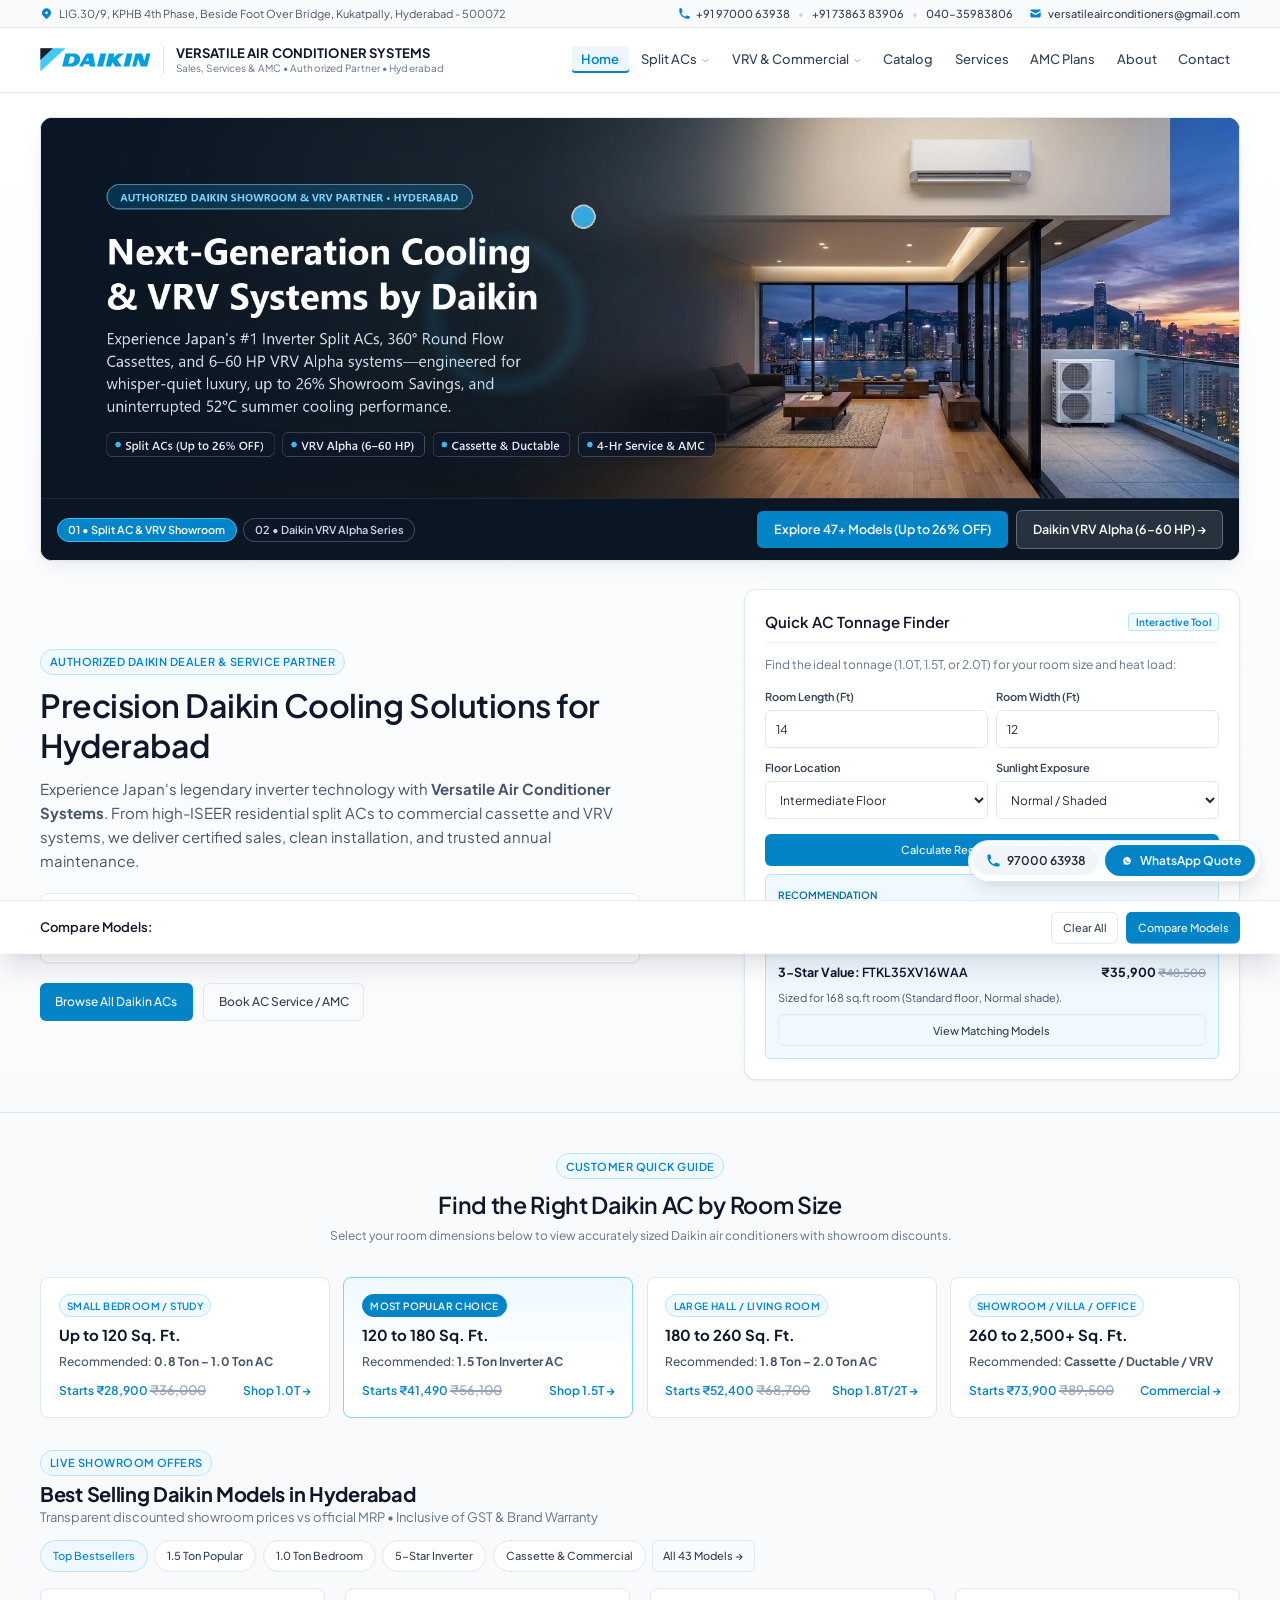
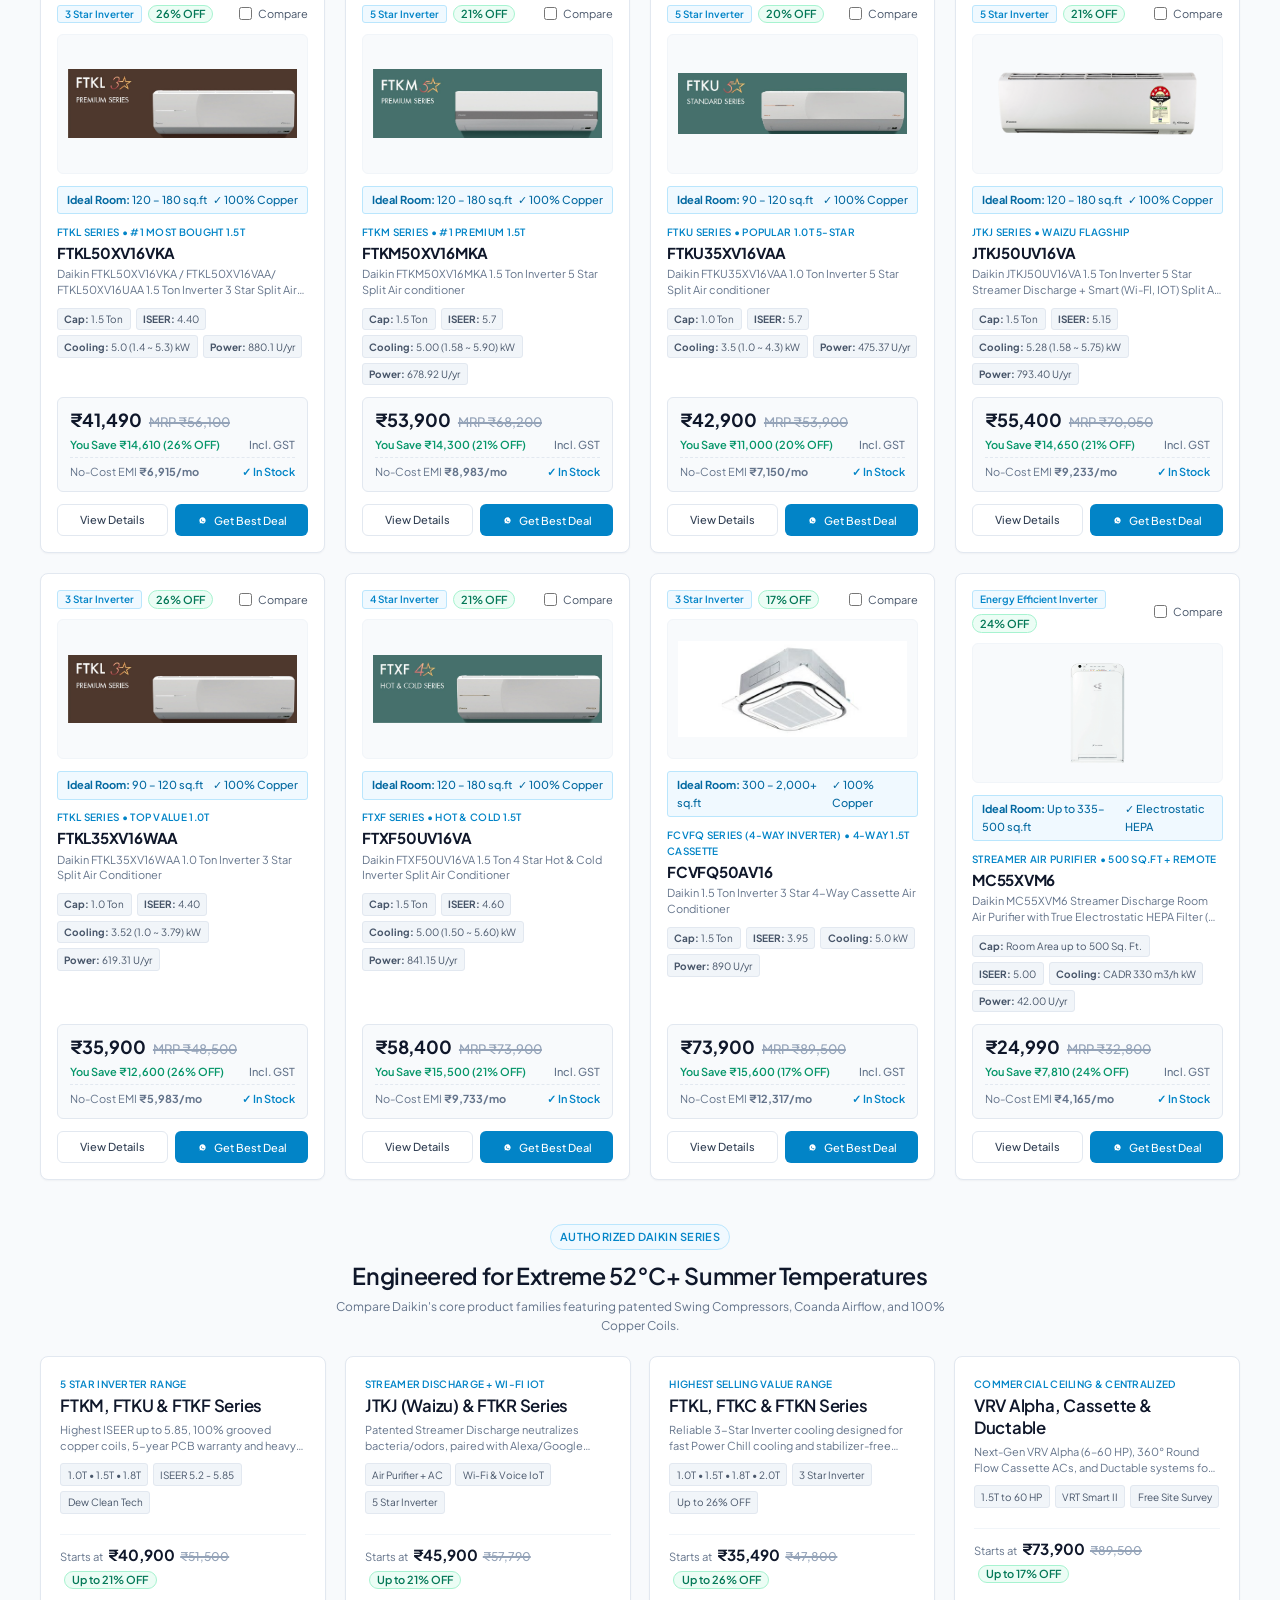
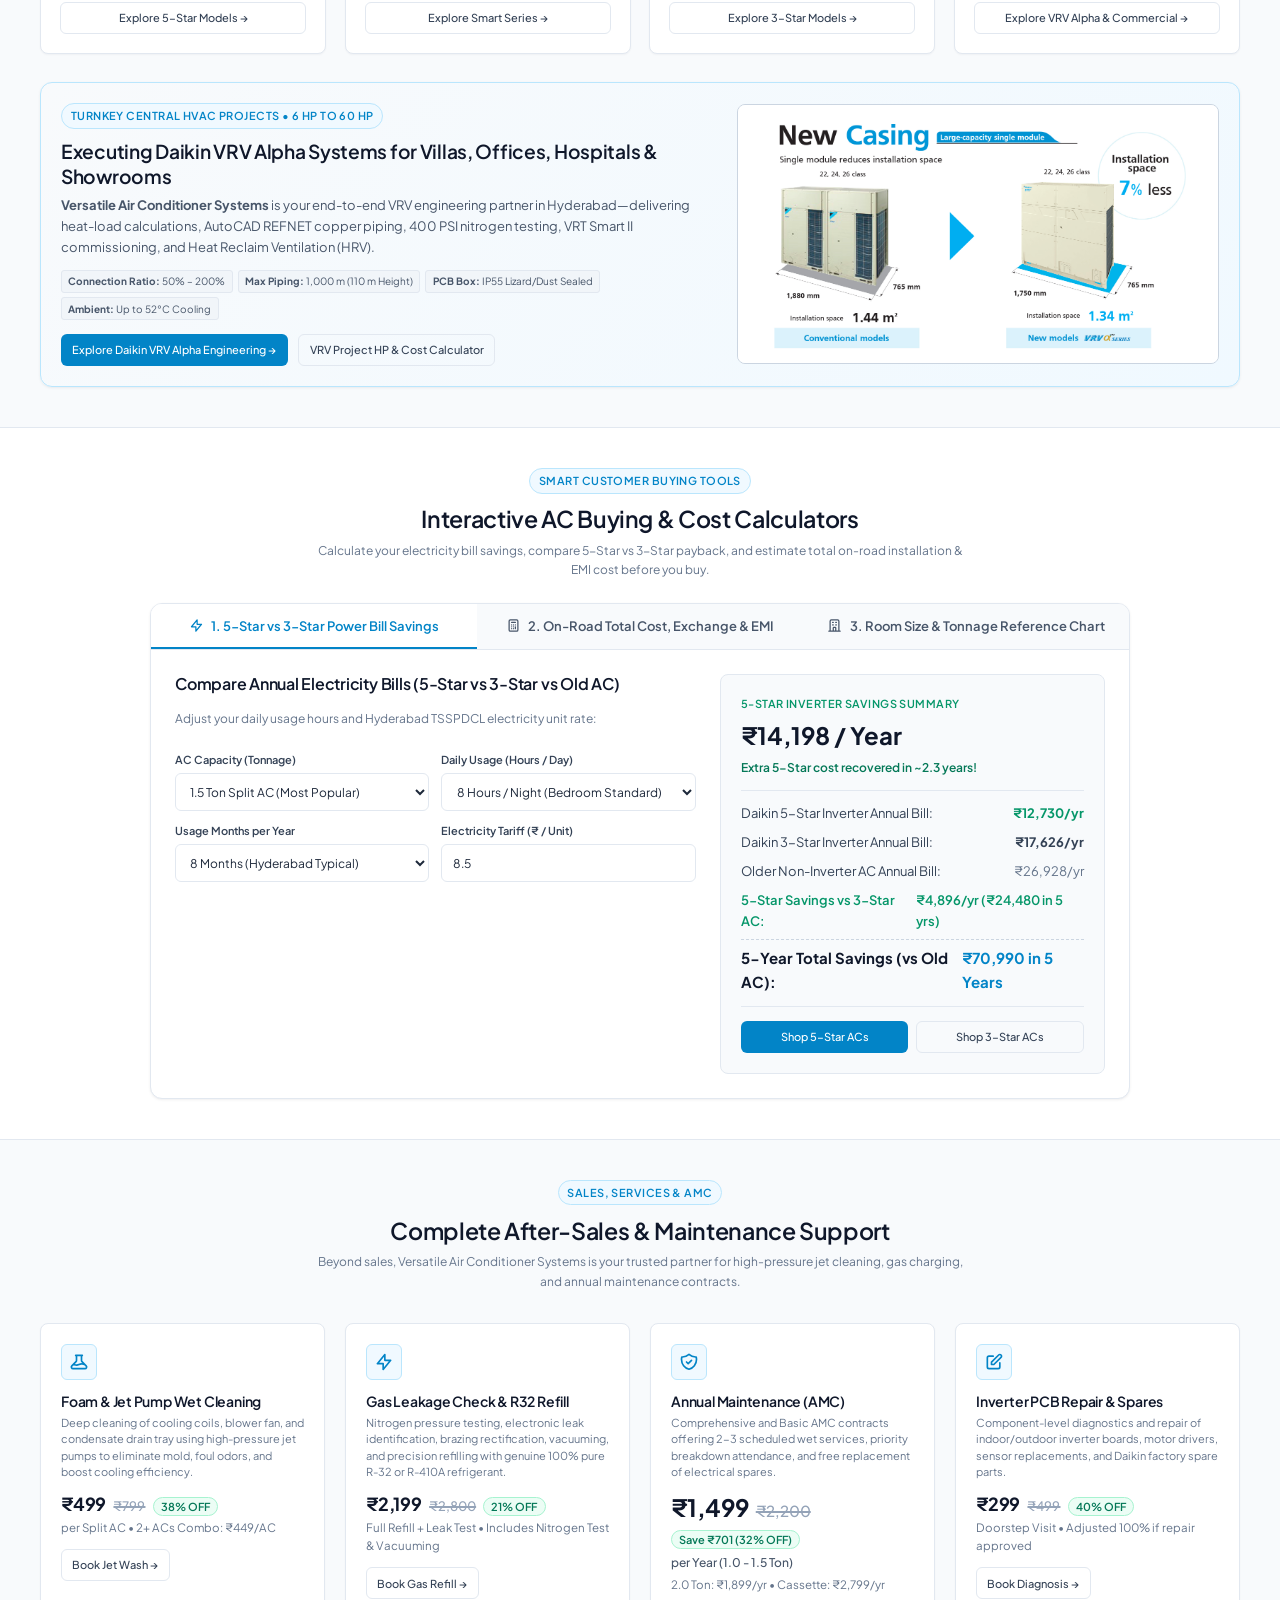
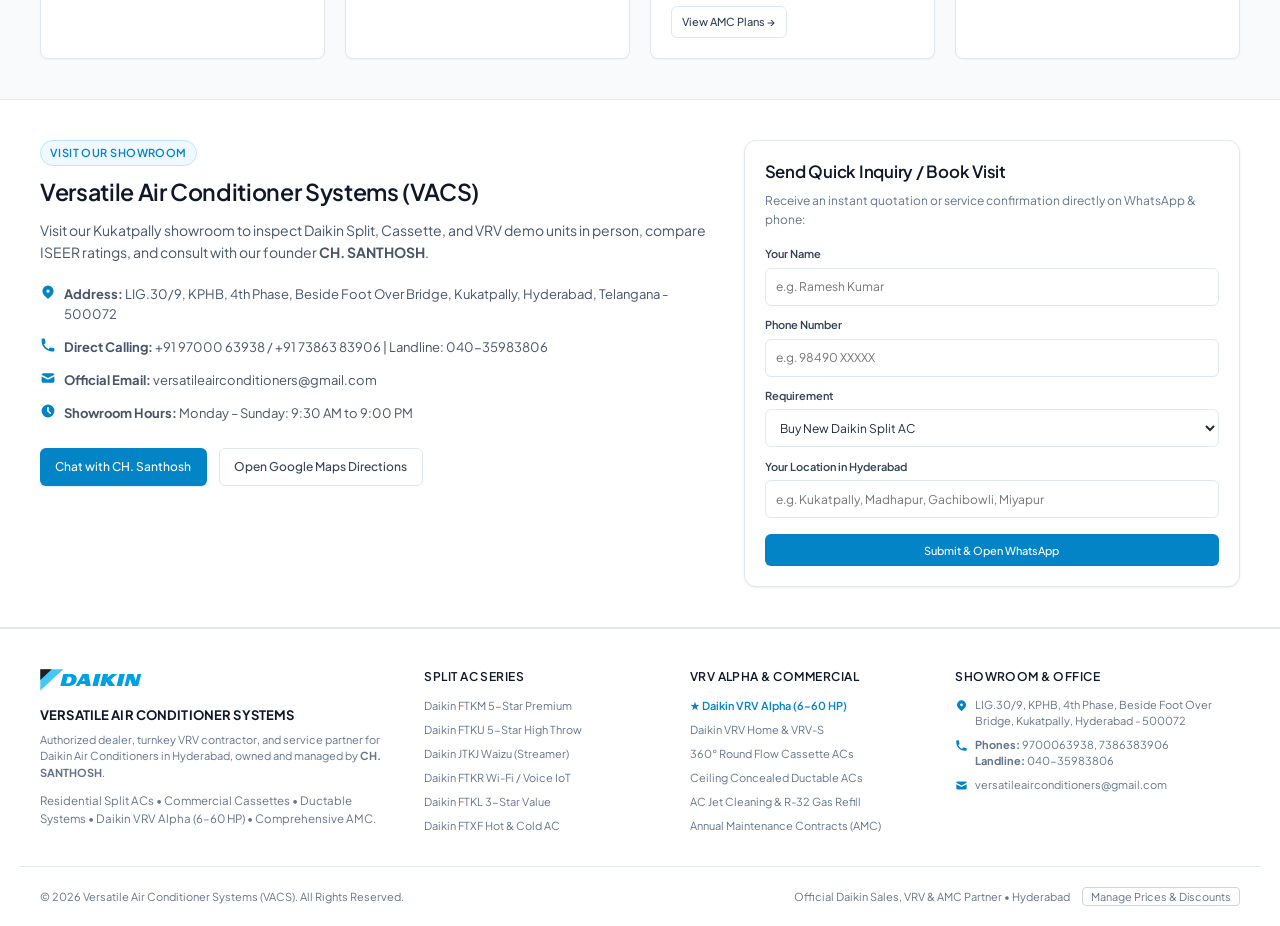
==== commit 9a4e8b64: "Mobile alignment fixes, 4-line menu, banner control bar, compare/dock overlap" ====
--- a/index.html
+++ b/index.html
@@ -118,33 +118,22 @@
       <!-- Actions -->
       <div class="header-actions">
         <button class="mobile-menu-btn" aria-label="Toggle navigation">
-          <svg style="width: 20px; height: 20px;" fill="none" stroke="currentColor" viewBox="0 0 24 24"><path stroke-linecap="round" stroke-linejoin="round" stroke-width="2" d="M4 6h16M4 12h16m-7 6h7"></path></svg>
+          <svg style="width: 20px; height: 20px;" fill="none" stroke="currentColor" viewBox="0 0 24 24"><path stroke-linecap="round" stroke-linejoin="round" stroke-width="2" d="M4 5h16M4 9.5h16M4 14h16M4 18.5h16"></path></svg>
         </button>
       </div>
     </div>
   </header>
 
   <!-- Hero Section -->
-  <section class="hero-section" style="padding-top: 1.75rem;">
+  <section class="hero-section" style="padding-top: 1.5rem;">
     <div class="container">
       <!-- Executive Panoramic Showroom Hero Banner (Matches VRV Alpha Visual Style) -->
       <div class="home-panoramic-banner" id="homePanoramicBanner">
         <!-- Slide 1: Complete Daikin Split AC + VRV Penthouse & Skyline Banner -->
         <div class="pano-slide active" id="panoSlide1">
-          <img src="assets/images/vacs-home-banner-panoramic.jpg" alt="Next-Generation Daikin Split AC & VRV Systems by Versatile Air Conditioner Systems" class="pano-bg-img">
-          <div class="pano-overlay-content">
-            <div class="pano-badge">
-              <span>AUTHORIZED DAIKIN SHOWROOM &amp; VRV PARTNER • HYDERABAD</span>
-            </div>
-            <h2 class="pano-headline">Next-Generation Cooling &amp;<br>VRV Systems by Daikin</h2>
-            <p class="pano-subtext">
-              From high-ISEER 5-Star Inverter Split ACs and 360° Round Flow Cassettes to 6–60 HP VRV Alpha central systems—engineered for whisper-quiet luxury, up to 26% Showroom Savings, and lasting 52°C performance.
-            </p>
-            <div class="pano-cta-row">
-              <a href="products.html" class="pano-btn-primary">Explore 47+ Models (Up to 26% OFF)</a>
-              <a href="vrv.html" class="pano-btn-glass">Daikin VRV Alpha (6–60 HP) →</a>
-            </div>
-          </div>
+          <a href="products.html" style="display: block;">
+            <img src="assets/images/vacs-home-banner-panoramic.jpg" alt="Next-Generation Daikin Split AC & VRV Systems by Versatile Air Conditioner Systems" class="pano-bg-img">
+          </a>
         </div>
 
         <!-- Slide 2: Official Daikin VRV Alpha Next-Gen Banner -->
@@ -154,10 +143,16 @@
           </a>
         </div>
 
-        <!-- Slide Switcher Controls -->
-        <div class="pano-switcher">
-          <button type="button" class="pano-dot active" onclick="window.switchHomeBanner(1)">01 • Split AC &amp; VRV Showroom</button>
-          <button type="button" class="pano-dot" onclick="window.switchHomeBanner(2)">02 • Daikin VRV Alpha Series</button>
+        <!-- Clean Symmetrical Control & Quick-Action Bar -->
+        <div class="pano-control-bar">
+          <div class="pano-switcher">
+            <button type="button" class="pano-dot active" onclick="window.switchHomeBanner(1)">01 • Split AC &amp; VRV Showroom</button>
+            <button type="button" class="pano-dot" onclick="window.switchHomeBanner(2)">02 • Daikin VRV Alpha Series</button>
+          </div>
+          <div class="pano-quick-links">
+            <a href="products.html" class="pano-btn-primary">Explore 47+ Models (Up to 26% OFF)</a>
+            <a href="vrv.html" class="pano-btn-glass">Daikin VRV Alpha (6–60 HP) →</a>
+          </div>
         </div>
       </div>
 
@@ -760,7 +755,7 @@
             </div>
           </div>
 
-          <div style="display: flex; gap: 0.75rem;">
+          <div style="display: flex; gap: 0.75rem; flex-wrap: wrap;">
             <button class="btn btn-whatsapp" data-wa-action="general">Chat with CH. Santhosh</button>
             <a href="https://maps.google.com/?q=KPHB+4th+Phase+Kukatpally+Hyderabad" target="_blank" class="btn btn-outline">Open Google Maps Directions</a>
           </div>
@@ -890,7 +885,7 @@
       <div>
         &copy; <span class="current-year"></span> Versatile Air Conditioner Systems (VACS). All Rights Reserved.
       </div>
-      <div style="display: flex; align-items: center; gap: 1rem;">
+      <div style="display: flex; align-items: center; justify-content: center; flex-wrap: wrap; gap: 0.75rem;">
         <span>Official Daikin Sales, VRV &amp; AMC Partner • Hyderabad</span>
         <button type="button" onclick="window.openPriceConfigurator && window.openPriceConfigurator()" style="background: none; border: 1px solid #cbd5e1; border-radius: 4px; padding: 2px 8px; font-size: 0.68rem; color: #64748b; cursor: pointer;">Manage Prices &amp; Discounts</button>
       </div>
--- a/css/style.css
+++ b/css/style.css
@@ -460,8 +460,6 @@
   height: 34px;
   width: 34px;
   flex-shrink: 0;
-}
-  line-height: 1;
 }
 
 /* Mobile Nav Drawer Overlay */
@@ -2146,20 +2144,106 @@
   color: #ffffff;
 }
 
+/* Banner: show full image (text is baked in), controls in a clean bar below */
+.pano-bg-img {
+  height: auto;
+  aspect-ratio: 1920 / 610;
+  object-fit: cover;
+  object-position: center;
+}
+
+.pano-control-bar {
+  display: flex;
+  align-items: center;
+  justify-content: space-between;
+  gap: 0.75rem;
+  flex-wrap: wrap;
+  padding: 0.7rem 1rem;
+  background-color: #0b1624;
+  border-top: 1px solid rgba(255, 255, 255, 0.08);
+}
+
+.pano-control-bar .pano-switcher {
+  position: static;
+}
+
+.pano-quick-links {
+  display: flex;
+  align-items: center;
+  gap: 0.5rem;
+  flex-wrap: wrap;
+}
+
+.pano-dot { white-space: nowrap; }
+
 @media (max-width: 860px) {
-  .pano-bg-img {
-    height: 240px;
-    object-position: right center;
-  }
-  .pano-overlay-content {
-    position: relative;
+  .pano-control-bar {
+    flex-direction: column;
+    align-items: stretch;
+    padding: 0.75rem;
+    gap: 0.6rem;
+  }
+  .pano-control-bar .pano-switcher {
+    display: grid;
+    grid-template-columns: 1fr 1fr;
+    gap: 0.4rem;
+  }
+  .pano-dot {
+    font-size: 0.65rem;
+    padding: 0.4rem 0.4rem;
+    text-align: center;
+    overflow: hidden;
+    text-overflow: ellipsis;
+  }
+  .pano-quick-links {
+    display: grid;
+    grid-template-columns: 1fr;
+    gap: 0.45rem;
+  }
+  .pano-btn-primary, .pano-btn-glass {
+    justify-content: center;
     width: 100%;
-    padding: 1.25rem;
-    background: #0b1624;
-  }
-  .pano-switcher {
-    top: 0.65rem;
-    bottom: auto;
-    right: 0.65rem;
-  }
-}
+    min-height: 40px;
+  }
+}
+
+/* ==========================================================================
+   MOBILE HEADER: PERFECT FIT (320px – 640px)
+   ========================================================================== */
+html, body { max-width: 100%; overflow-x: hidden; }
+
+@media (max-width: 640px) {
+  .site-topbar { display: none; }
+  .container { padding-left: 0.9rem; padding-right: 0.9rem; }
+  .header-content { height: 56px; gap: 0.5rem; }
+  .brand-lockup { gap: 0.45rem; min-width: 0; flex: 1 1 auto; flex-shrink: 1; }
+  .brand-text-group { min-width: 0; }
+  .daikin-official-logo { height: 16px; }
+  .brand-divider { height: 20px; }
+  .brand-title {
+    font-size: 0.66rem;
+    letter-spacing: 0;
+    line-height: 1.2;
+    white-space: normal !important;
+    max-width: 140px;
+  }
+  .main-nav { top: 56px; }
+  .mobile-menu-btn { width: 38px; height: 38px; }
+  .hero-section { padding-top: 1rem !important; }
+  .home-panoramic-banner { border-radius: 10px; margin-bottom: 1.25rem; }
+  .hero-actions .btn { flex: 1 1 100%; }
+}
+
+/* Compare bar vs floating dock: never overlap */
+body.compare-bar-open .vacs-floating-dock { bottom: 6.5rem; }
+
+@media (max-width: 480px) {
+  body.compare-bar-open .vacs-floating-dock { display: none; }
+  .compare-bar-content > div:last-child {
+    display: grid !important;
+    grid-template-columns: 1fr 1.6fr;
+    gap: 0.5rem;
+  }
+  .compare-bar-content > div:last-child .btn { width: 100%; }
+  .compare-bar-content > div:first-child { flex-wrap: wrap; }
+}
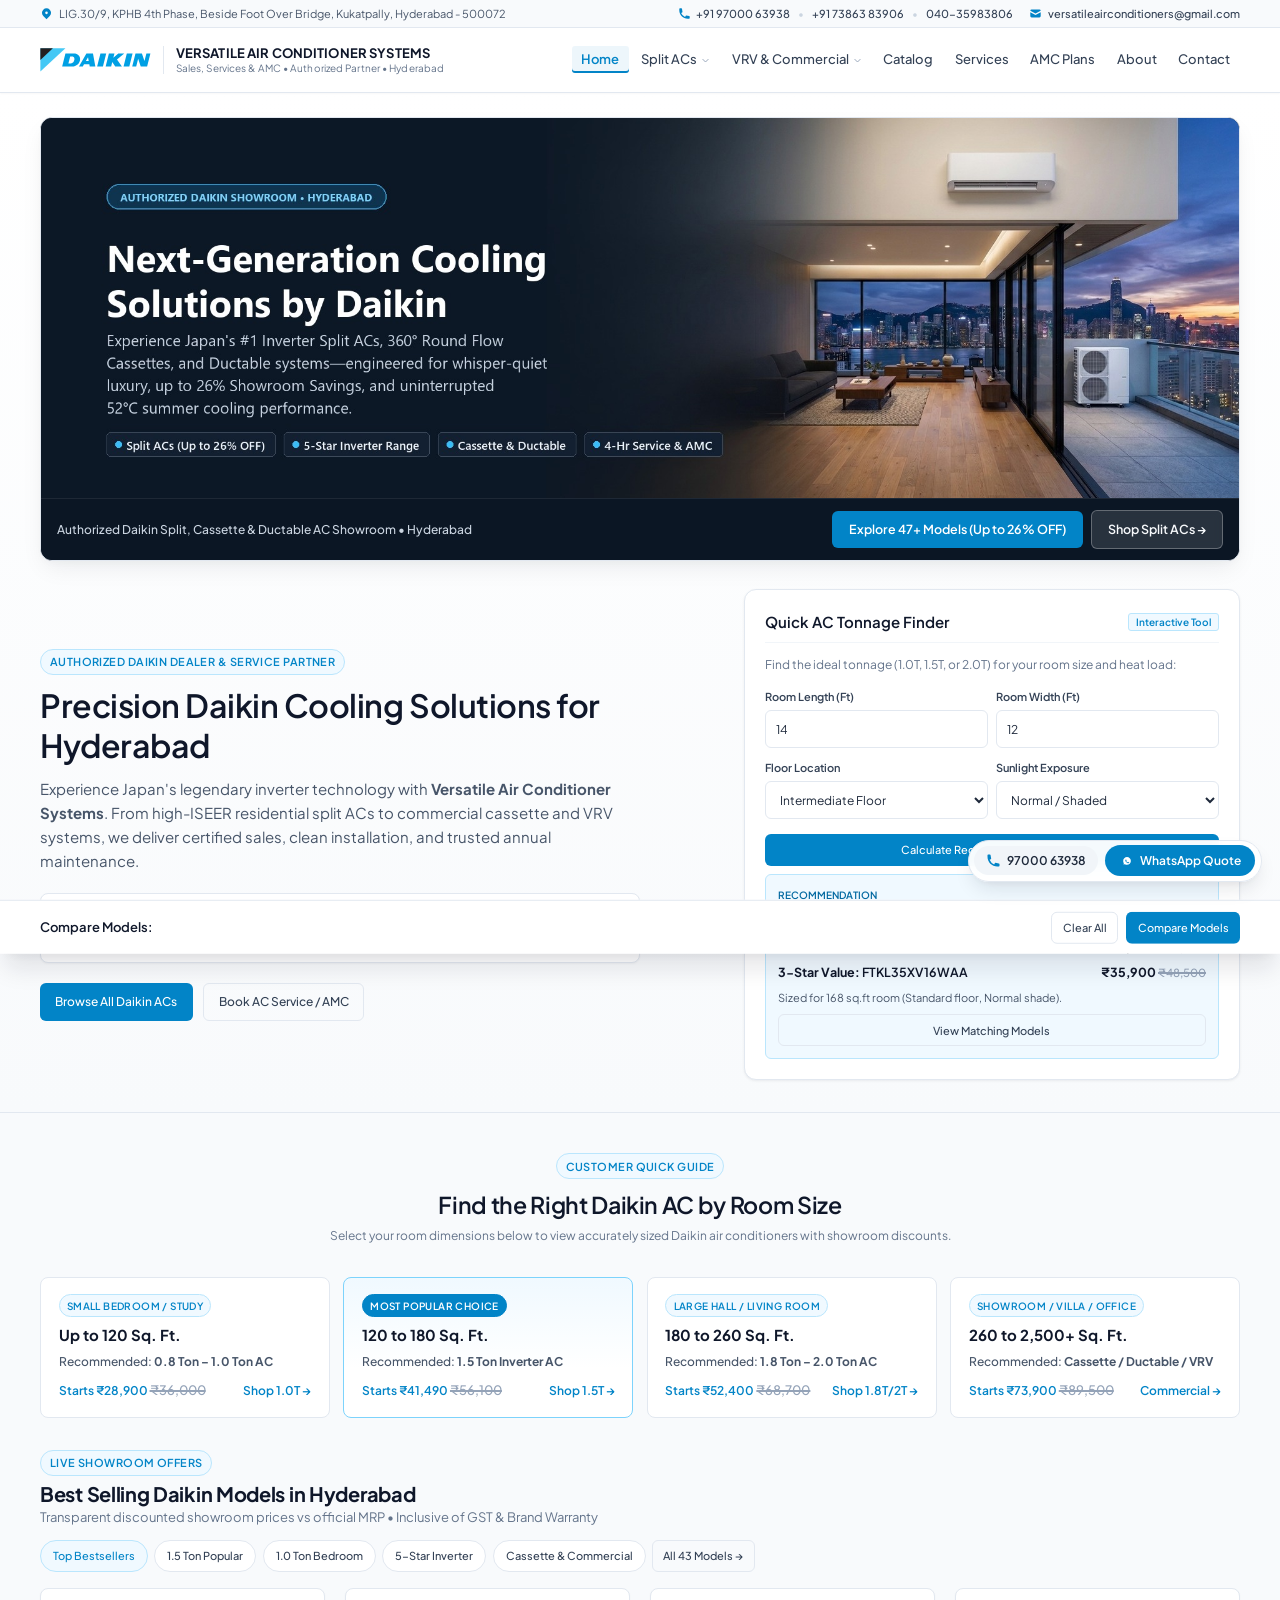
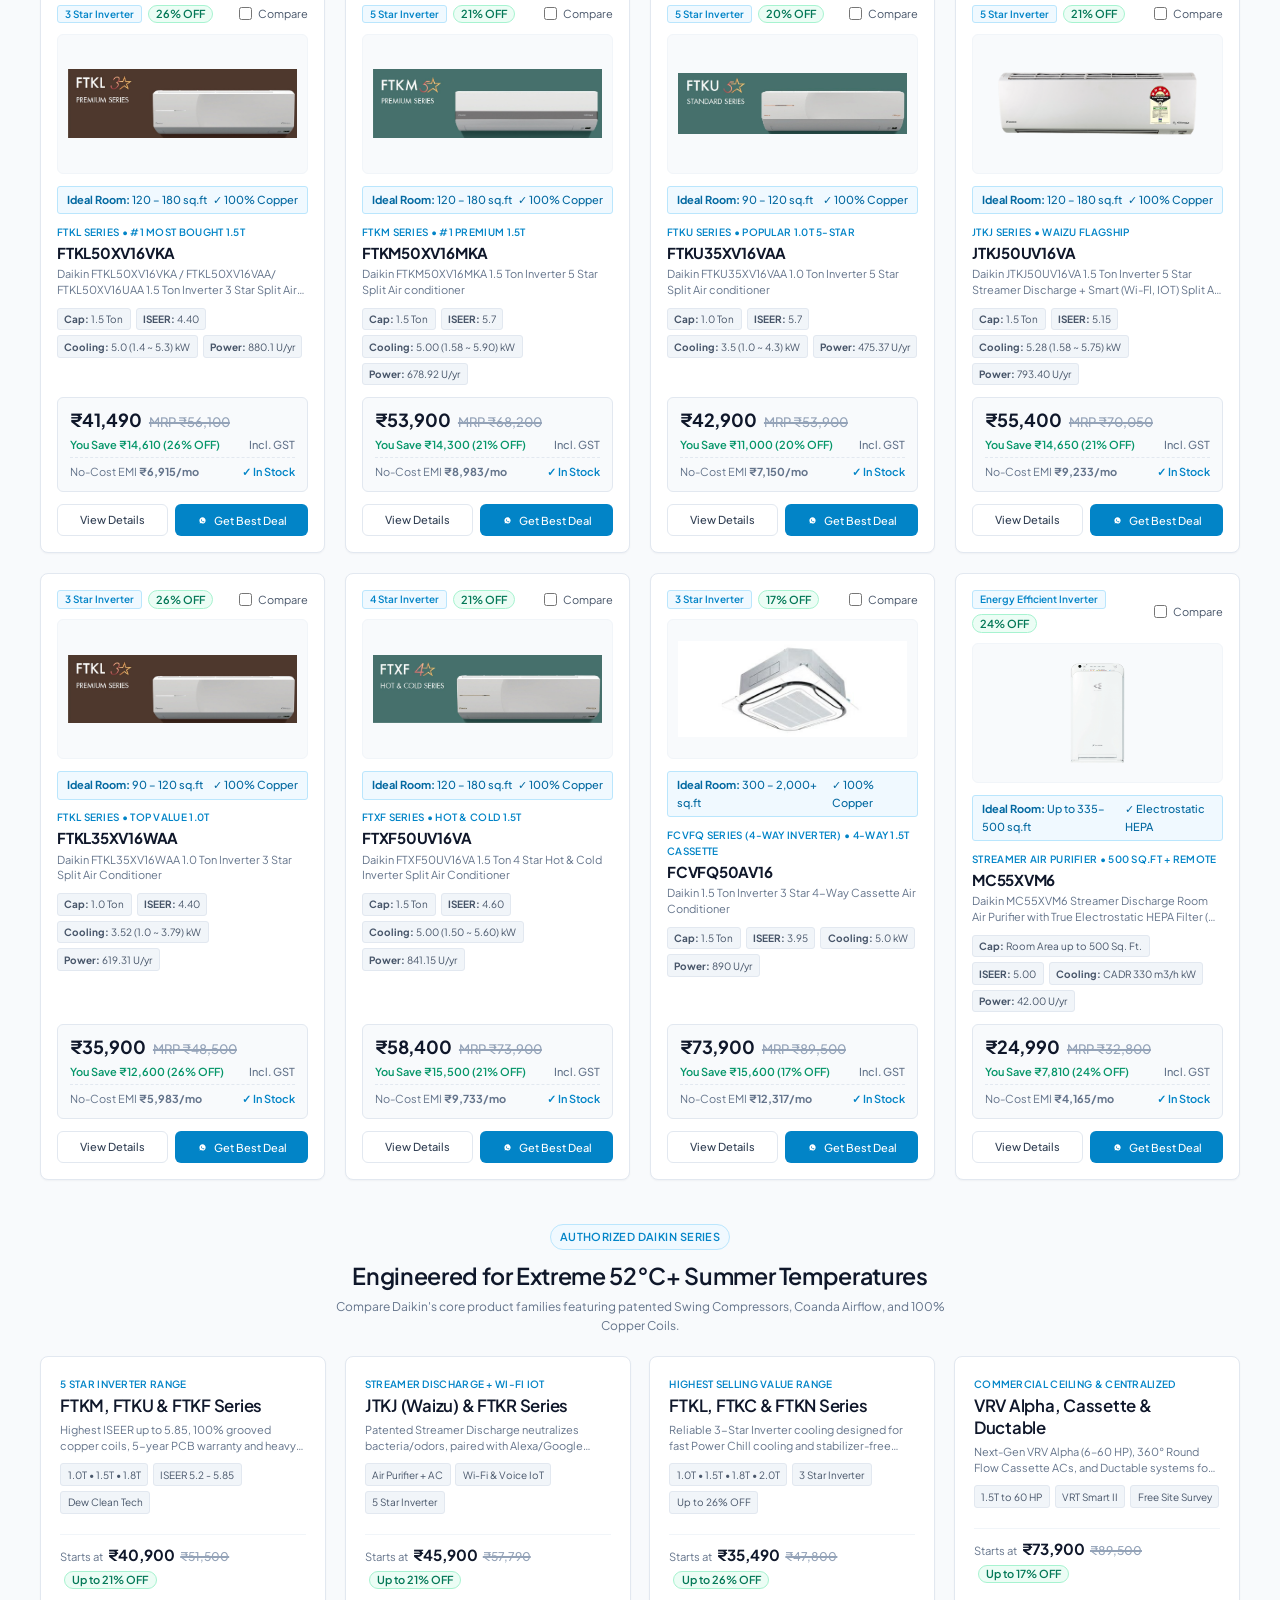
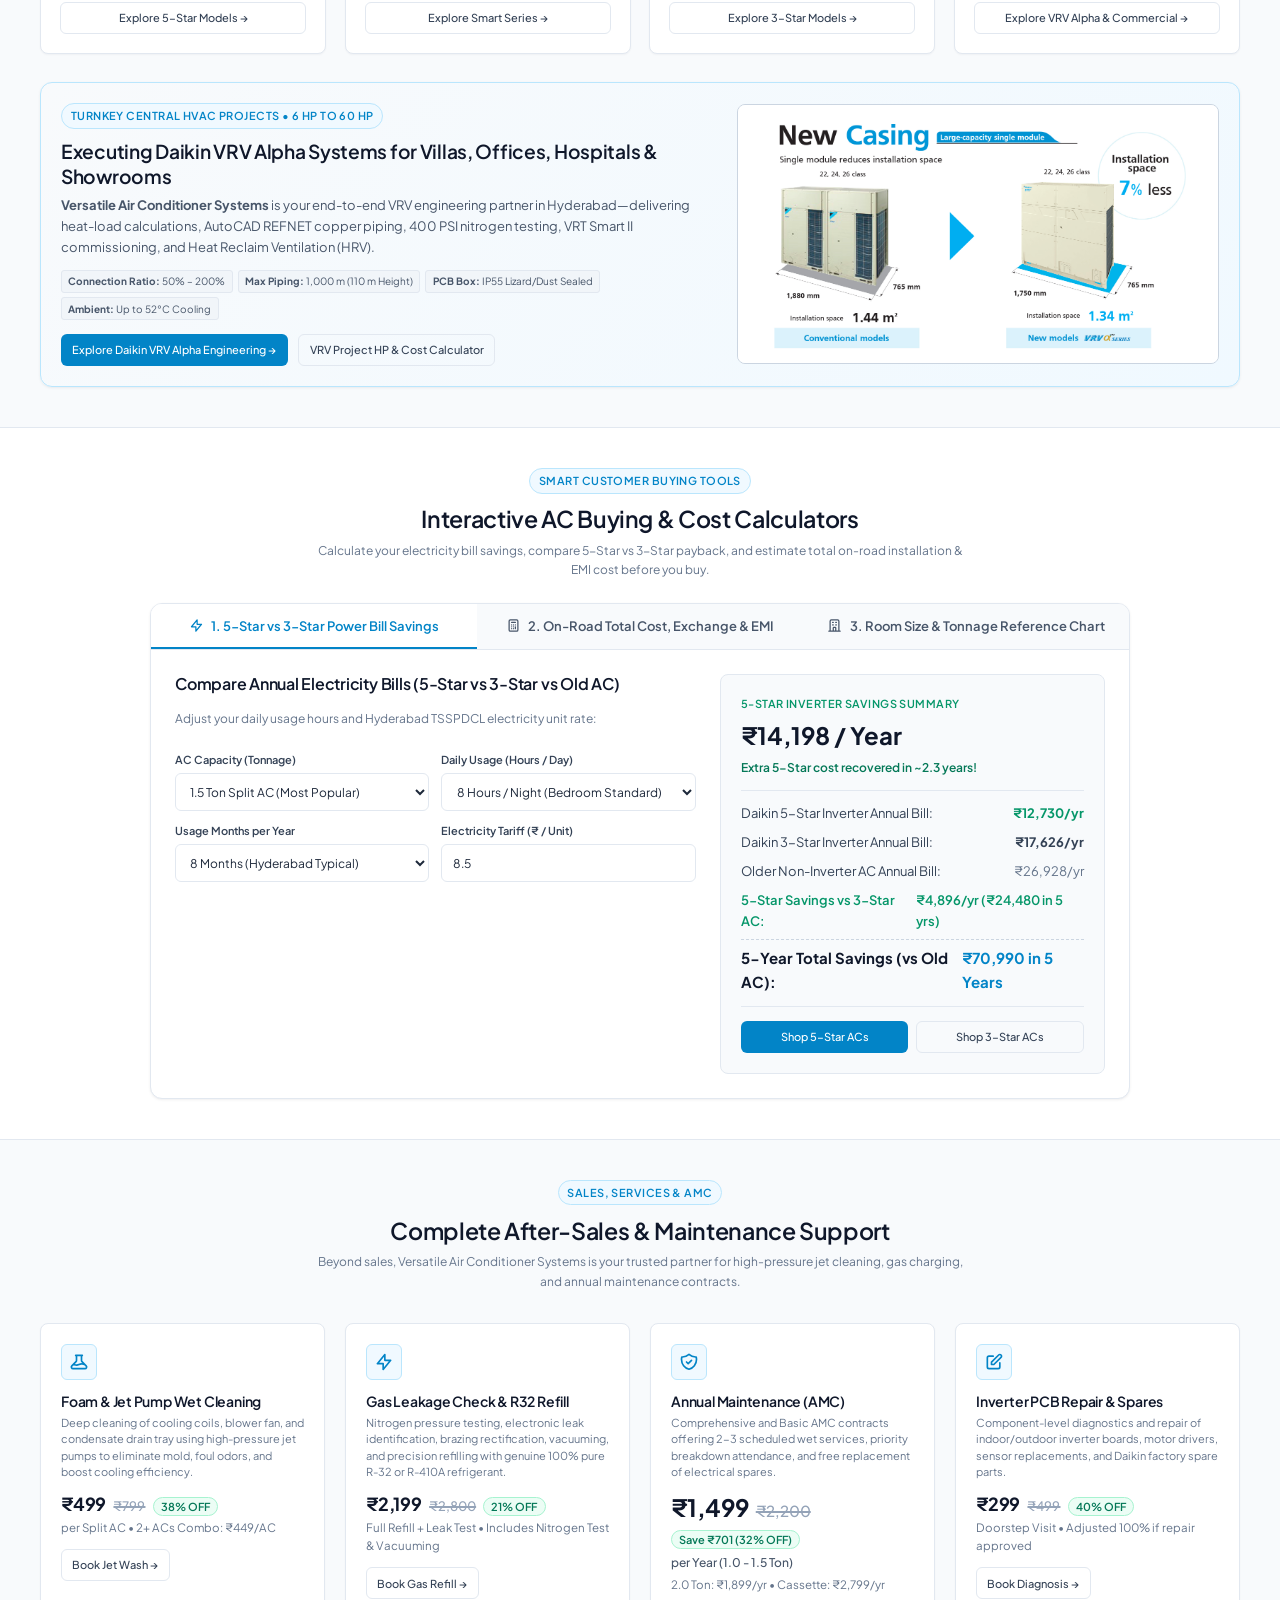
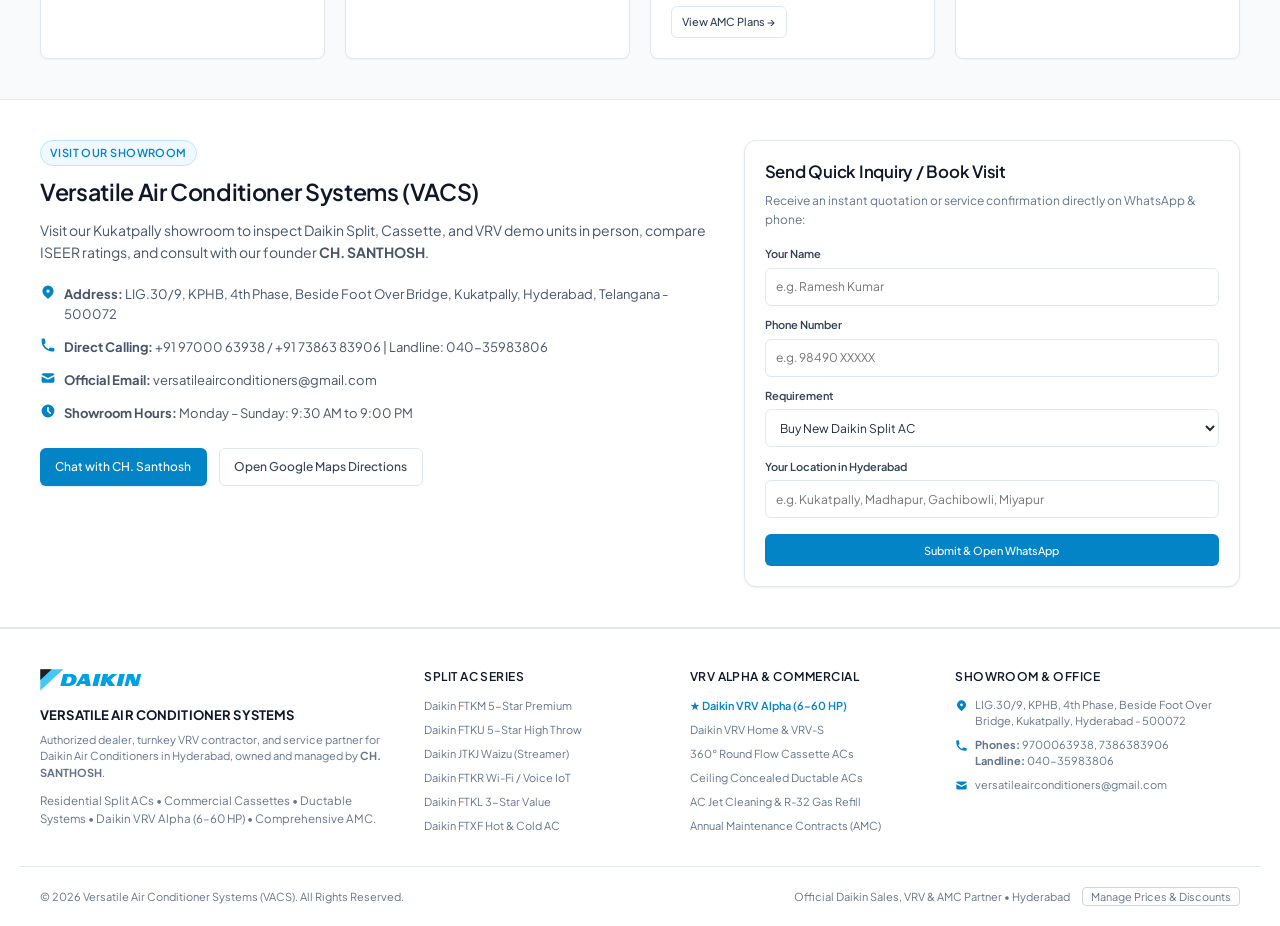
==== commit d0b98481: "Remove VRV from home banner" ====
--- a/index.html
+++ b/index.html
@@ -136,22 +136,12 @@
           </a>
         </div>
 
-        <!-- Slide 2: Official Daikin VRV Alpha Next-Gen Banner -->
-        <div class="pano-slide" id="panoSlide2">
-          <a href="vrv.html" style="display: block;">
-            <img src="assets/images/vrv/vrv-alpha-banner.jpg" alt="Daikin VRV Alpha Next-Generation VRV System" class="pano-bg-img">
-          </a>
-        </div>
-
-        <!-- Clean Symmetrical Control & Quick-Action Bar -->
+        <!-- Clean Quick-Action Bar -->
         <div class="pano-control-bar">
-          <div class="pano-switcher">
-            <button type="button" class="pano-dot active" onclick="window.switchHomeBanner(1)">01 • Split AC &amp; VRV Showroom</button>
-            <button type="button" class="pano-dot" onclick="window.switchHomeBanner(2)">02 • Daikin VRV Alpha Series</button>
-          </div>
+          <span style="font-size: 0.75rem; color: #cbd5e1; font-weight: 500;">Authorized Daikin Split, Cassette &amp; Ductable AC Showroom • Hyderabad</span>
           <div class="pano-quick-links">
             <a href="products.html" class="pano-btn-primary">Explore 47+ Models (Up to 26% OFF)</a>
-            <a href="vrv.html" class="pano-btn-glass">Daikin VRV Alpha (6–60 HP) →</a>
+            <a href="products.html?category=Split%20AC" class="pano-btn-glass">Shop Split ACs →</a>
           </div>
         </div>
       </div>
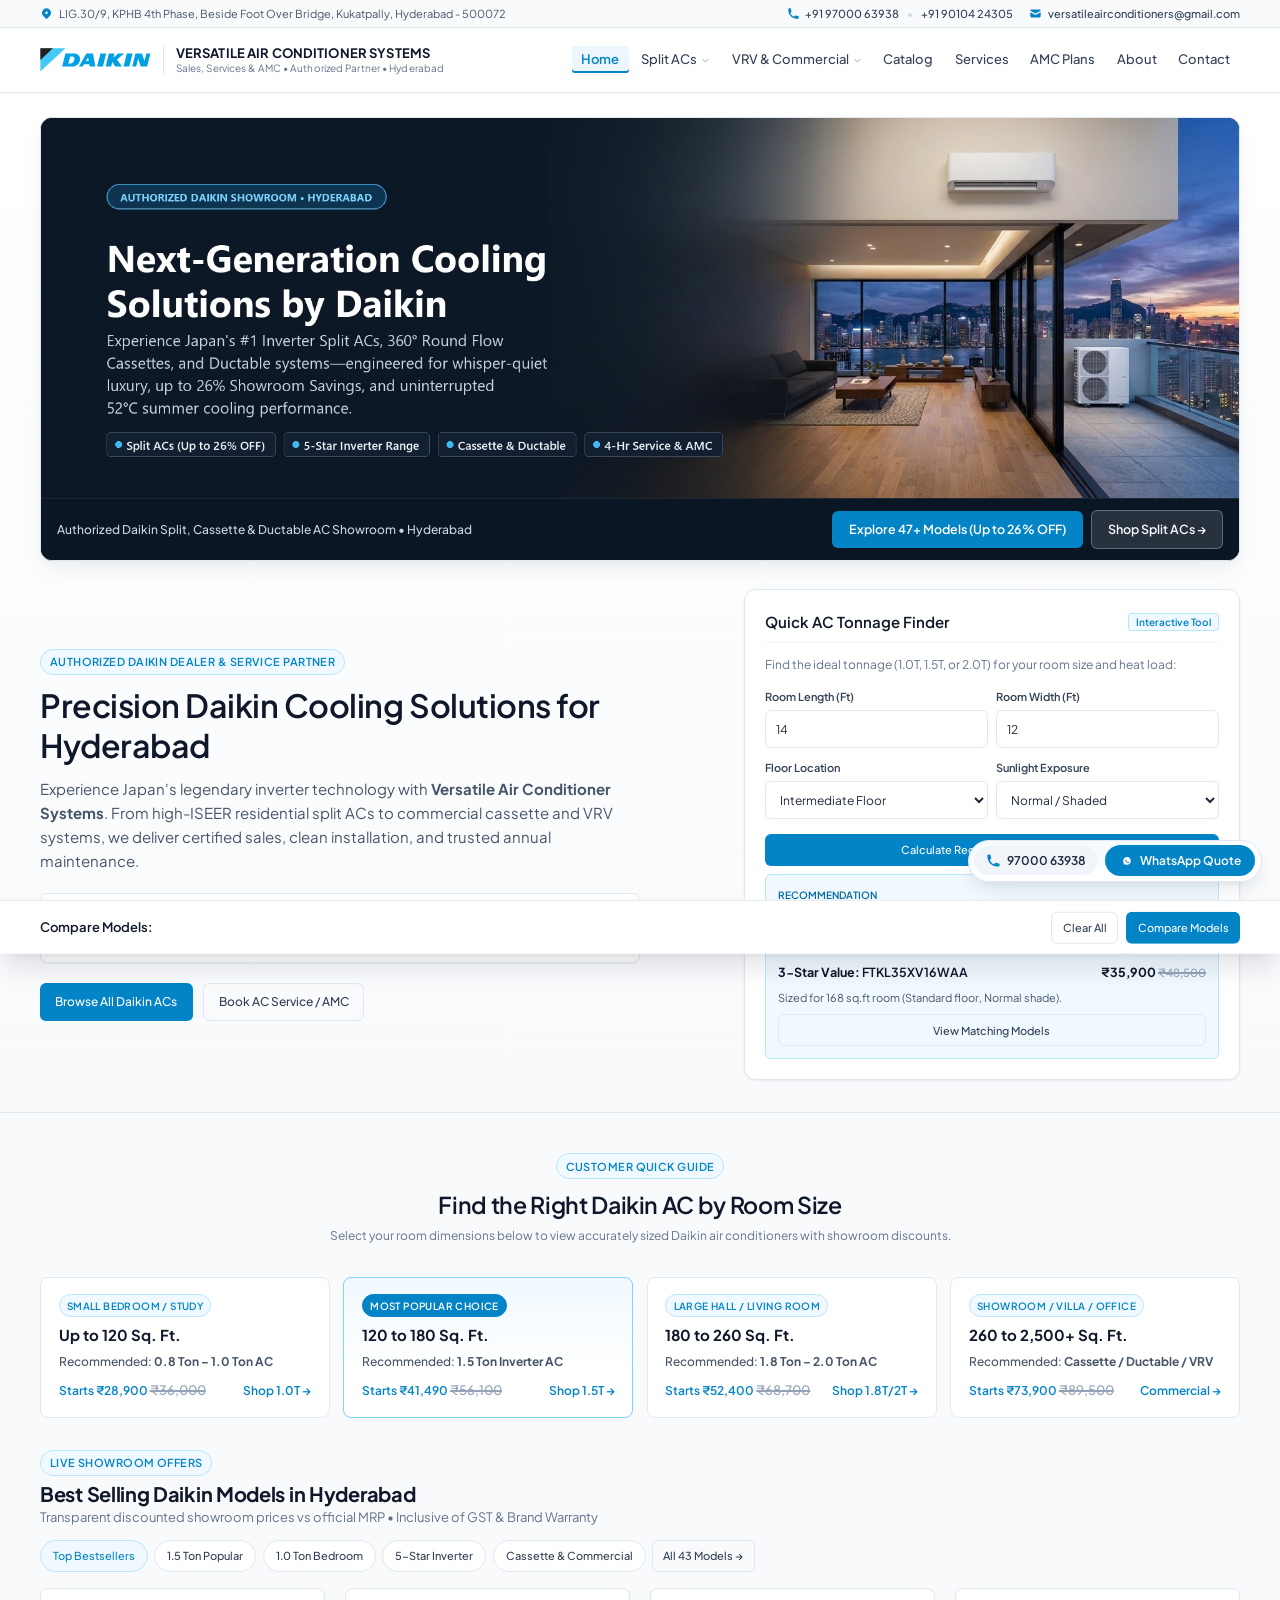
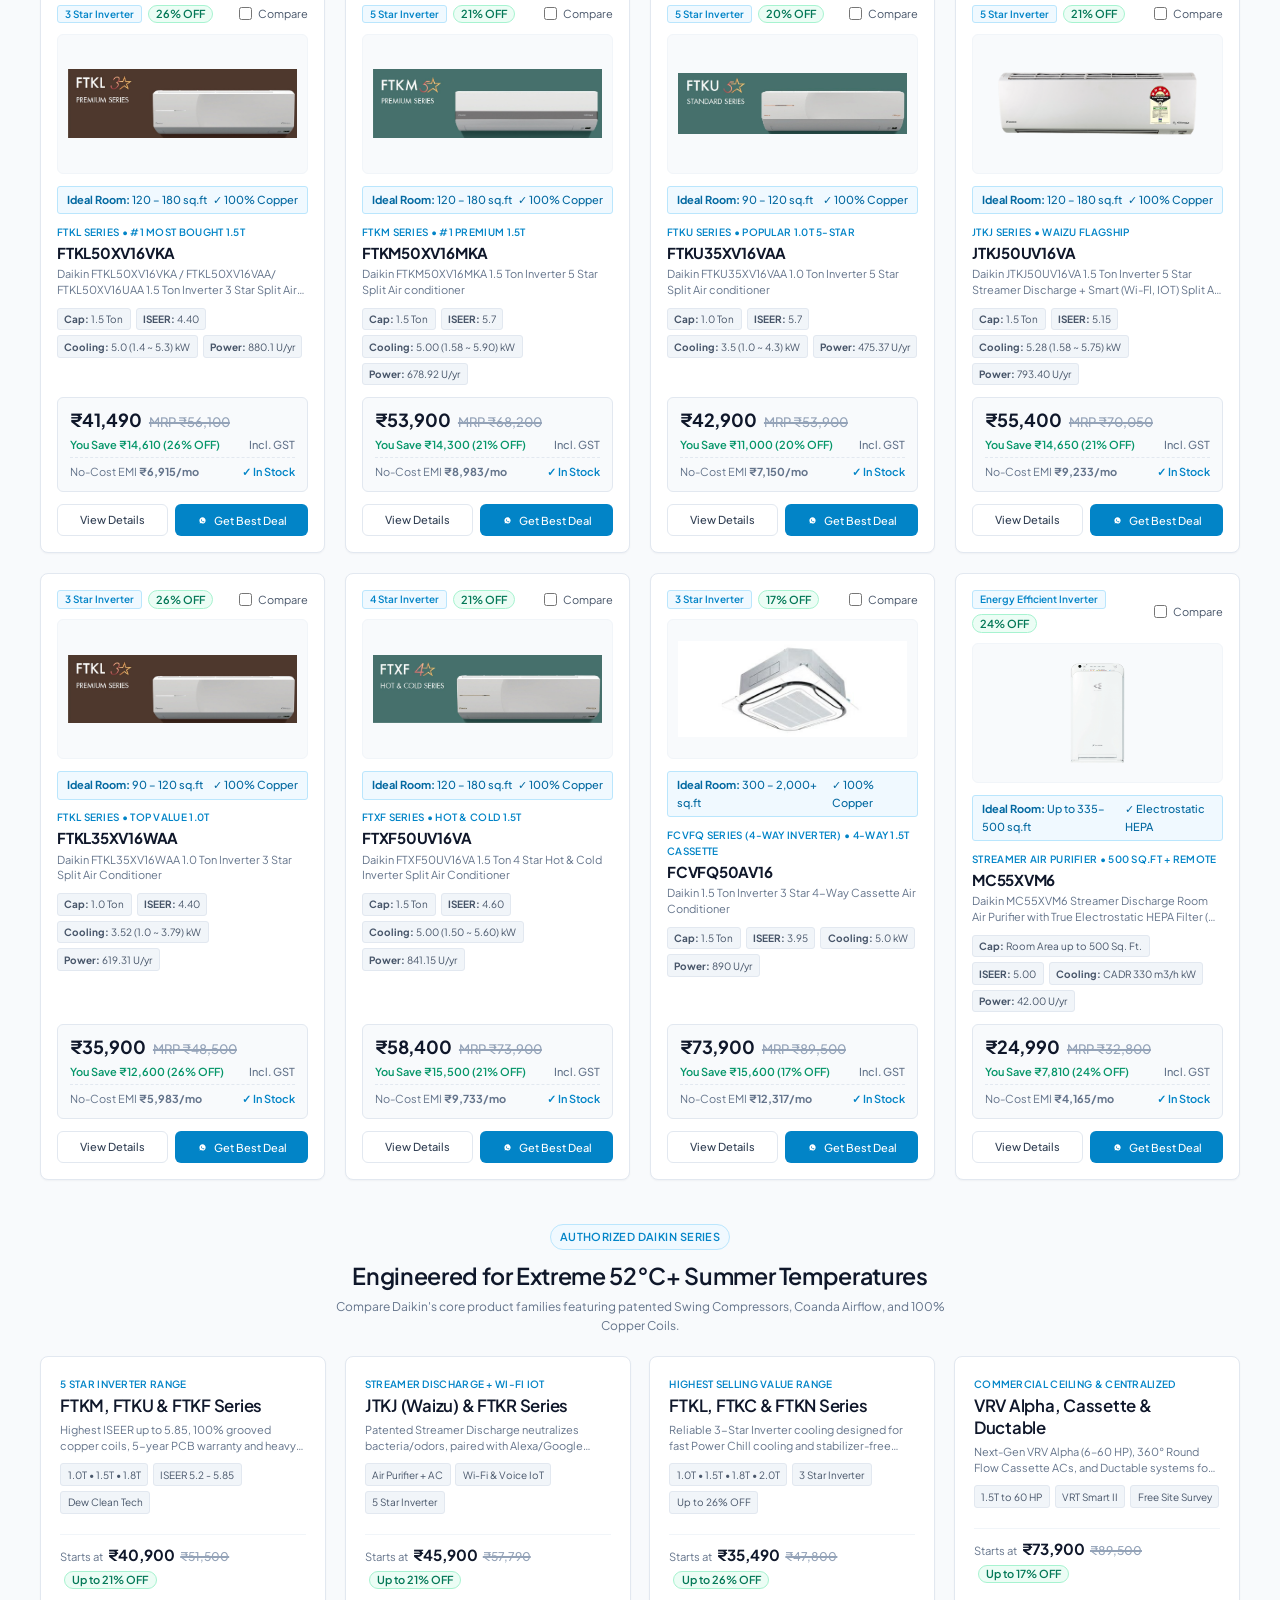
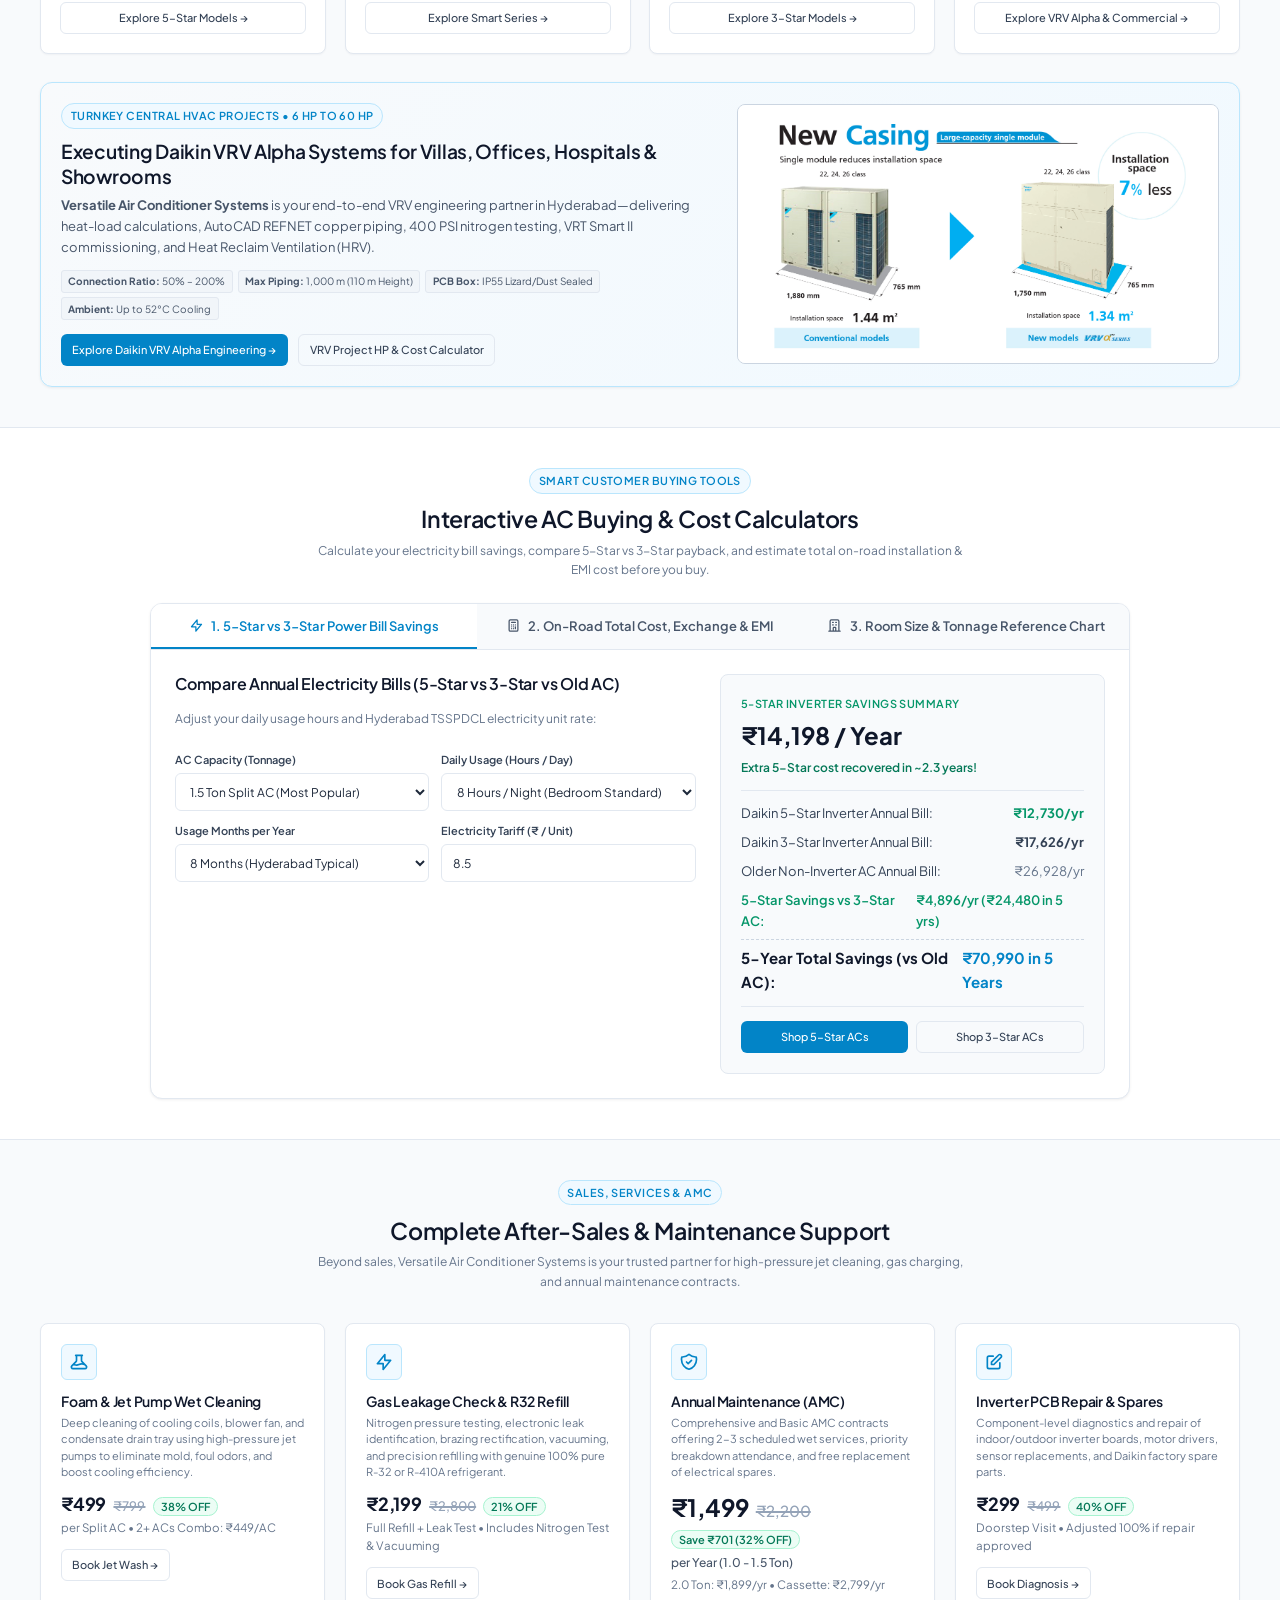
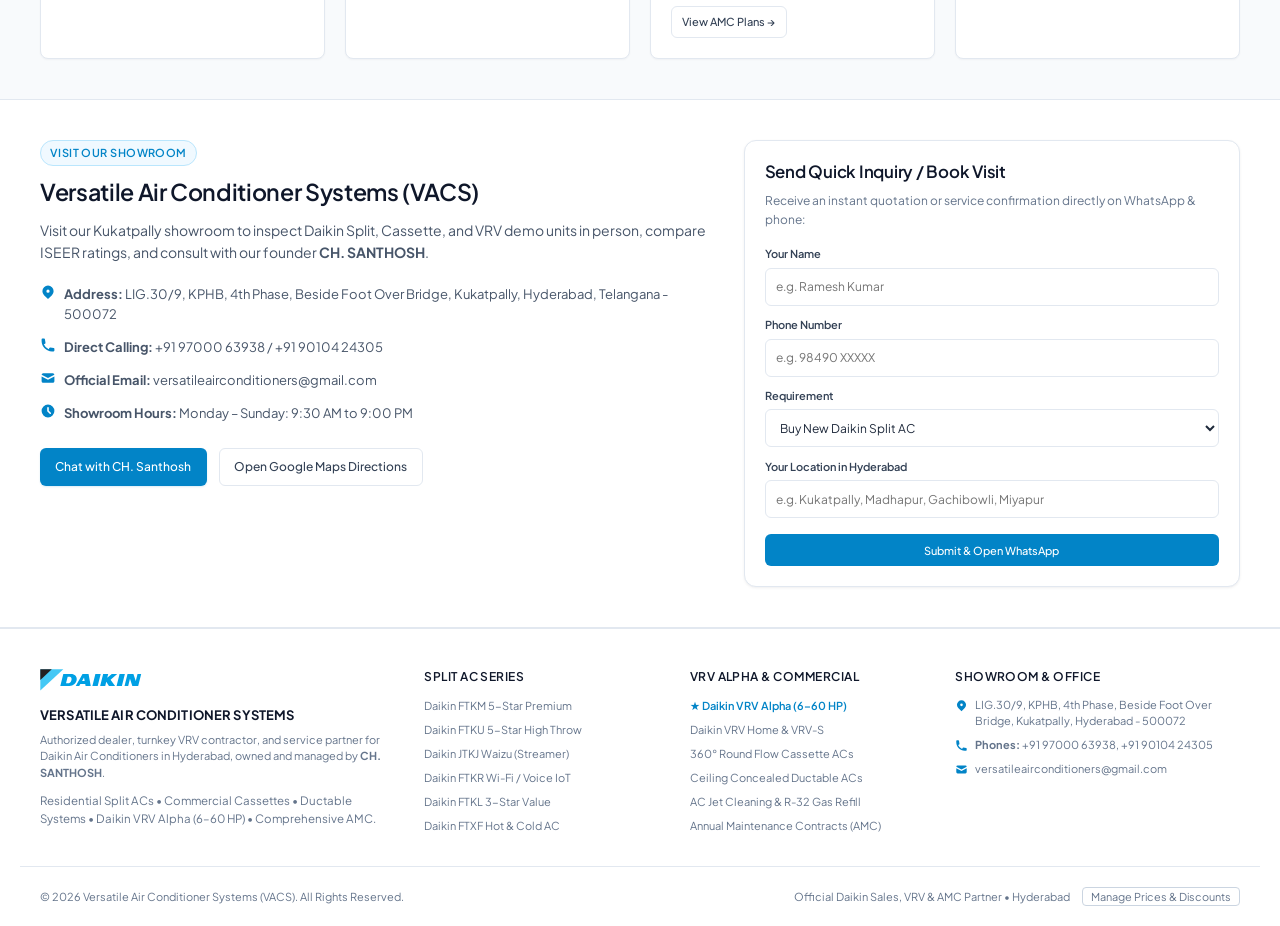
==== commit dbdb9673: "Update phone number to 9010424305 and remove unused landline" ====
--- a/index.html
+++ b/index.html
@@ -26,9 +26,7 @@
           <svg fill="currentColor" viewBox="0 0 20 20"><path d="M2 3a1 1 0 011-1h2.153a1 1 0 01.986.836l.74 4.435a1 1 0 01-.54 1.06l-1.548.773a11.037 11.037 0 006.105 6.105l.774-1.548a1 1 0 011.059-.54l4.435.74a1 1 0 01.836.986V17a1 1 0 01-1 1h-2C7.82 18 2 12.18 2 5V3z"/></svg>
           <a href="tel:+919700063938">+91 97000 63938</a>
           <span class="topbar-sep">•</span>
-          <a href="tel:+917386383906">+91 73863 83906</a>
-          <span class="topbar-sep">•</span>
-          <a href="tel:04035983806">040-35983806</a>
+          <a href="tel:+919010424305">+91 90104 24305</a>
         </span>
         <span class="topbar-item topbar-email">
           <svg fill="currentColor" viewBox="0 0 20 20"><path d="M2.003 5.884L10 9.882l7.997-3.998A2 2 0 0016 4H4a2 2 0 00-1.997 1.884z"/><path d="M18 8.118l-8 4-8-4V14a2 2 0 002 2h12a2 2 0 002-2V8.118z"/></svg>
@@ -733,7 +731,7 @@
             </div>
             <div style="display: flex; gap: 0.5rem;">
               <svg style="width: 16px; height: 16px; color: #0284c7; flex-shrink: 0;" fill="currentColor" viewBox="0 0 20 20"><path d="M2 3a1 1 0 011-1h2.153a1 1 0 01.986.836l.74 4.435a1 1 0 01-.54 1.06l-1.548.773a11.037 11.037 0 006.105 6.105l.774-1.548a1 1 0 011.059-.54l4.435.74a1 1 0 01.836.986V17a1 1 0 01-1 1h-2C7.82 18 2 12.18 2 5V3z"/></svg>
-              <span><strong>Direct Calling:</strong> <a href="tel:+919700063938">+91 97000 63938</a> / <a href="tel:+917386383906">+91 73863 83906</a> | Landline: <a href="tel:04035983806">040-35983806</a></span>
+              <span><strong>Direct Calling:</strong> <a href="tel:+919700063938">+91 97000 63938</a> / <a href="tel:+919010424305">+91 90104 24305</a></span>
             </div>
             <div style="display: flex; gap: 0.5rem;">
               <svg style="width: 16px; height: 16px; color: #0284c7; flex-shrink: 0;" fill="currentColor" viewBox="0 0 20 20"><path d="M2.003 5.884L10 9.882l7.997-3.998A2 2 0 0016 4H4a2 2 0 00-1.997 1.884z"/><path d="M18 8.118l-8 4-8-4V14a2 2 0 002 2h12a2 2 0 002-2V8.118z"/></svg>
@@ -747,7 +745,7 @@
 
           <div style="display: flex; gap: 0.75rem; flex-wrap: wrap;">
             <button class="btn btn-whatsapp" data-wa-action="general">Chat with CH. Santhosh</button>
-            <a href="https://maps.google.com/?q=KPHB+4th+Phase+Kukatpally+Hyderabad" target="_blank" class="btn btn-outline">Open Google Maps Directions</a>
+            <a href="https://maps.app.goo.gl/npbQBWoZHJJzq378A?g_st=awb" target="_blank" rel="noopener" class="btn btn-outline">Open Google Maps Directions</a>
           </div>
         </div>
 
@@ -861,7 +859,7 @@
           </div>
           <div class="footer-contact-item">
             <svg viewBox="0 0 20 20" fill="currentColor"><path d="M2 3a1 1 0 011-1h2.153a1 1 0 01.986.836l.74 4.435a1 1 0 01-.54 1.06l-1.548.773a11.037 11.037 0 006.105 6.105l.774-1.548a1 1 0 011.059-.54l4.435.74a1 1 0 01.836.986V17a1 1 0 01-1 1h-2C7.82 18 2 12.18 2 5V3z"/></svg>
-            <span><strong>Phones:</strong> <a href="tel:+919700063938">9700063938</a>, <a href="tel:+917386383906">7386383906</a><br/><strong>Landline:</strong> <a href="tel:04035983806">040-35983806</a></span>
+            <span><strong>Phones:</strong> <a href="tel:+919700063938">+91 97000 63938</a>, <a href="tel:+919010424305">+91 90104 24305</a></span>
           </div>
           <div class="footer-contact-item">
             <svg viewBox="0 0 20 20" fill="currentColor"><path d="M2.003 5.884L10 9.882l7.997-3.998A2 2 0 0016 4H4a2 2 0 00-1.997 1.884z"/><path d="M18 8.118l-8 4-8-4V14a2 2 0 002 2h12a2 2 0 002-2V8.118z"/></svg>
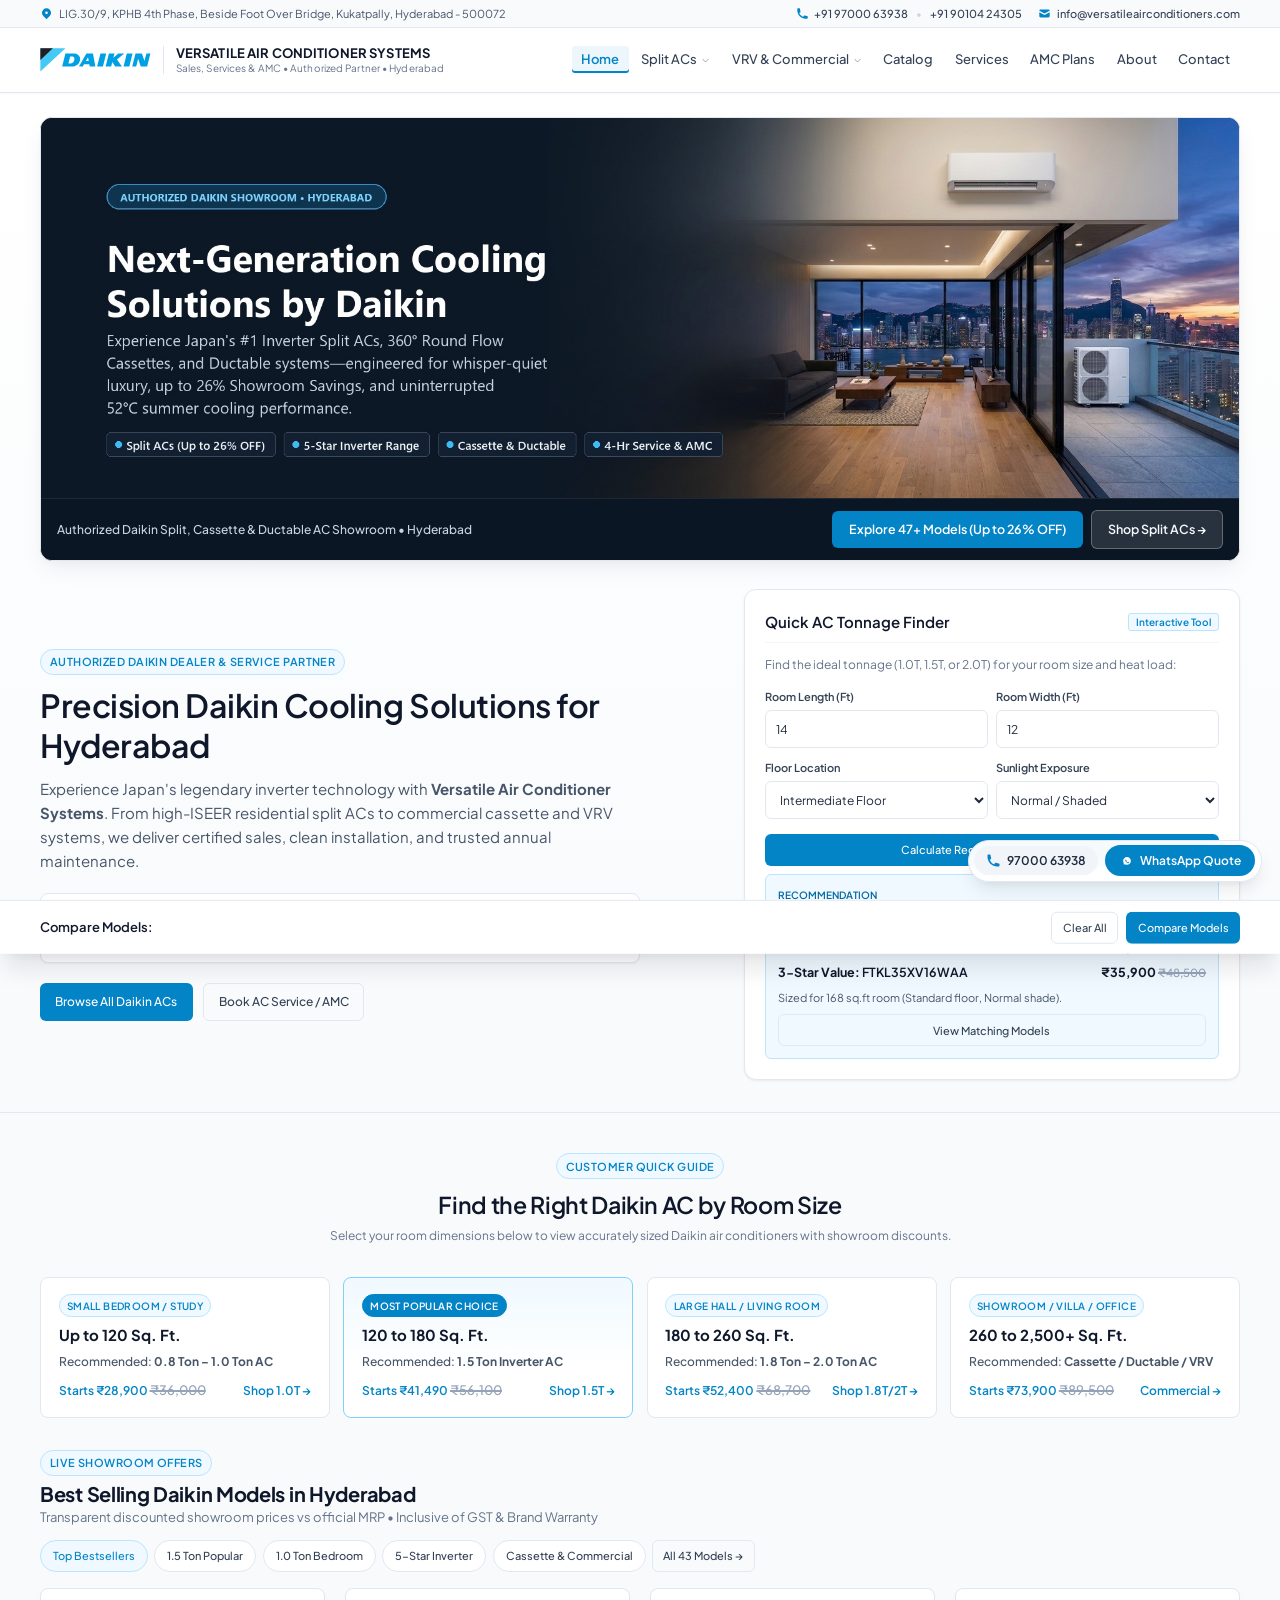
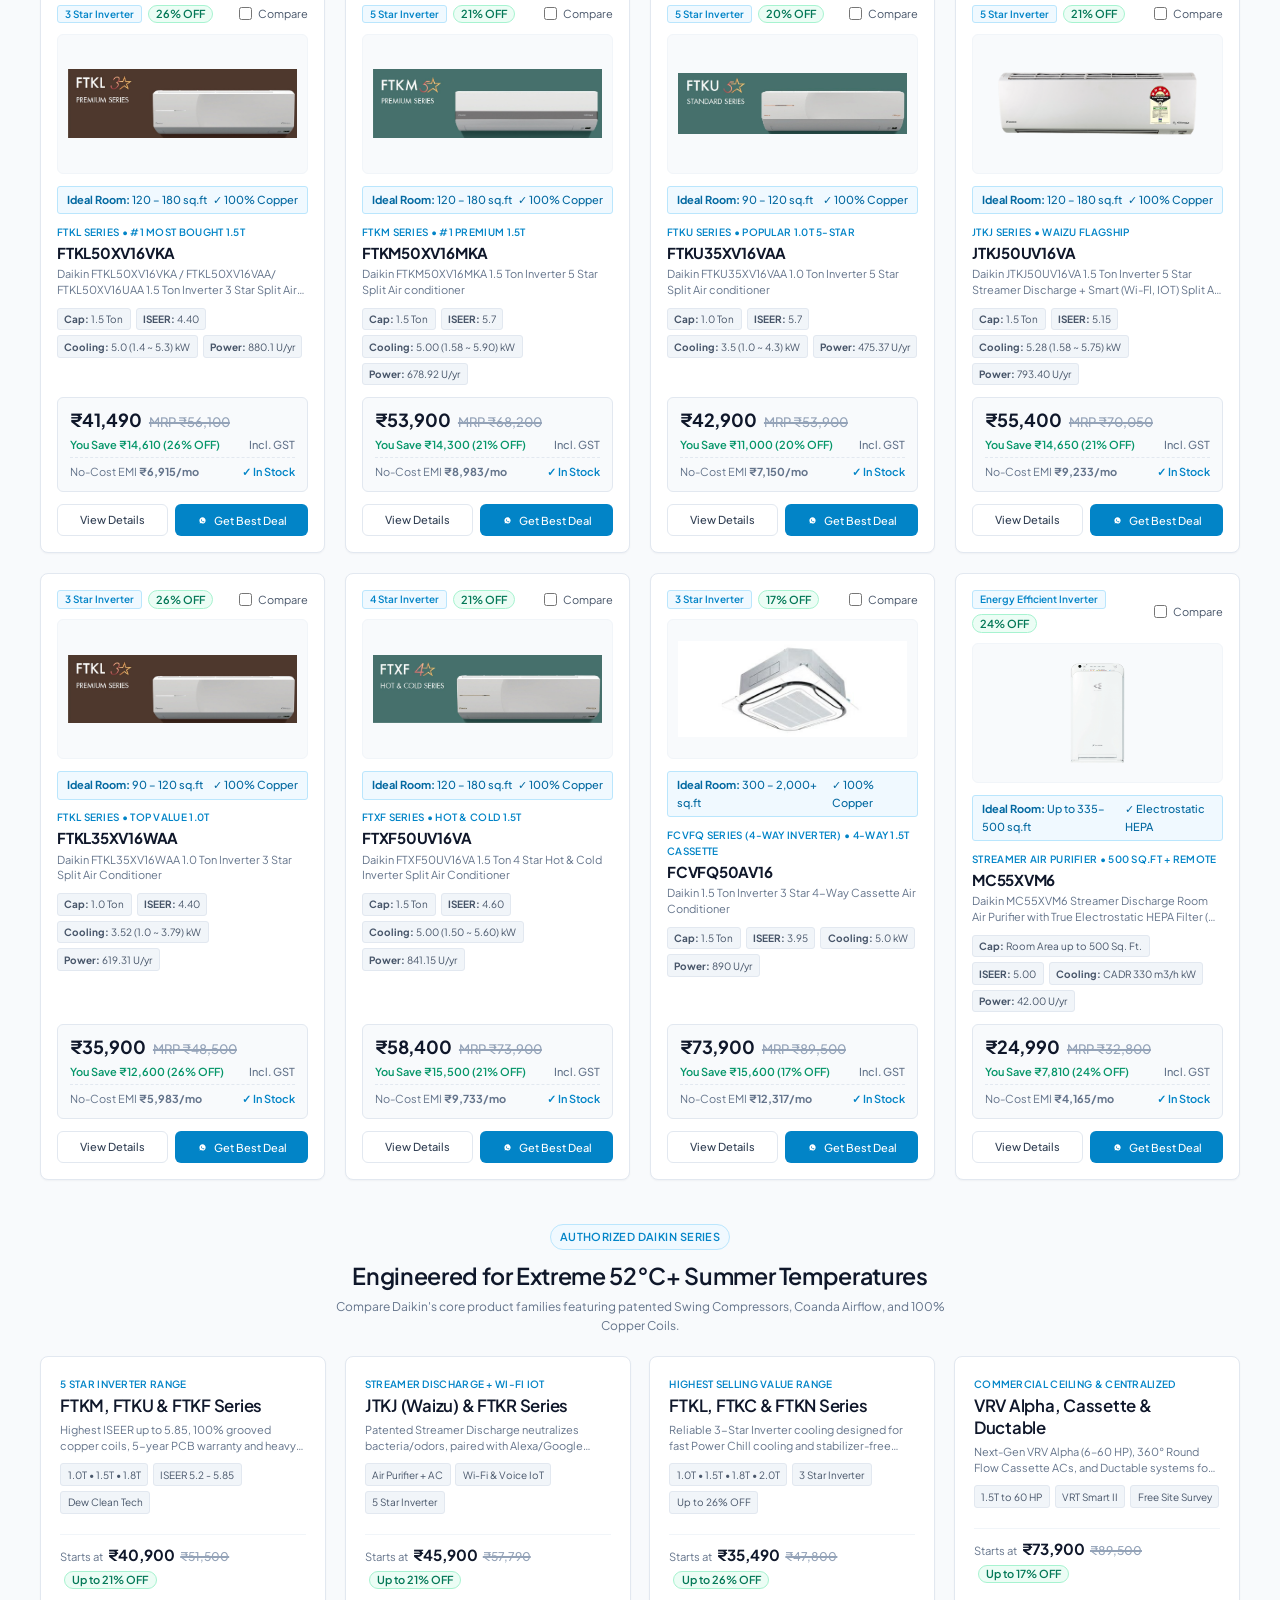
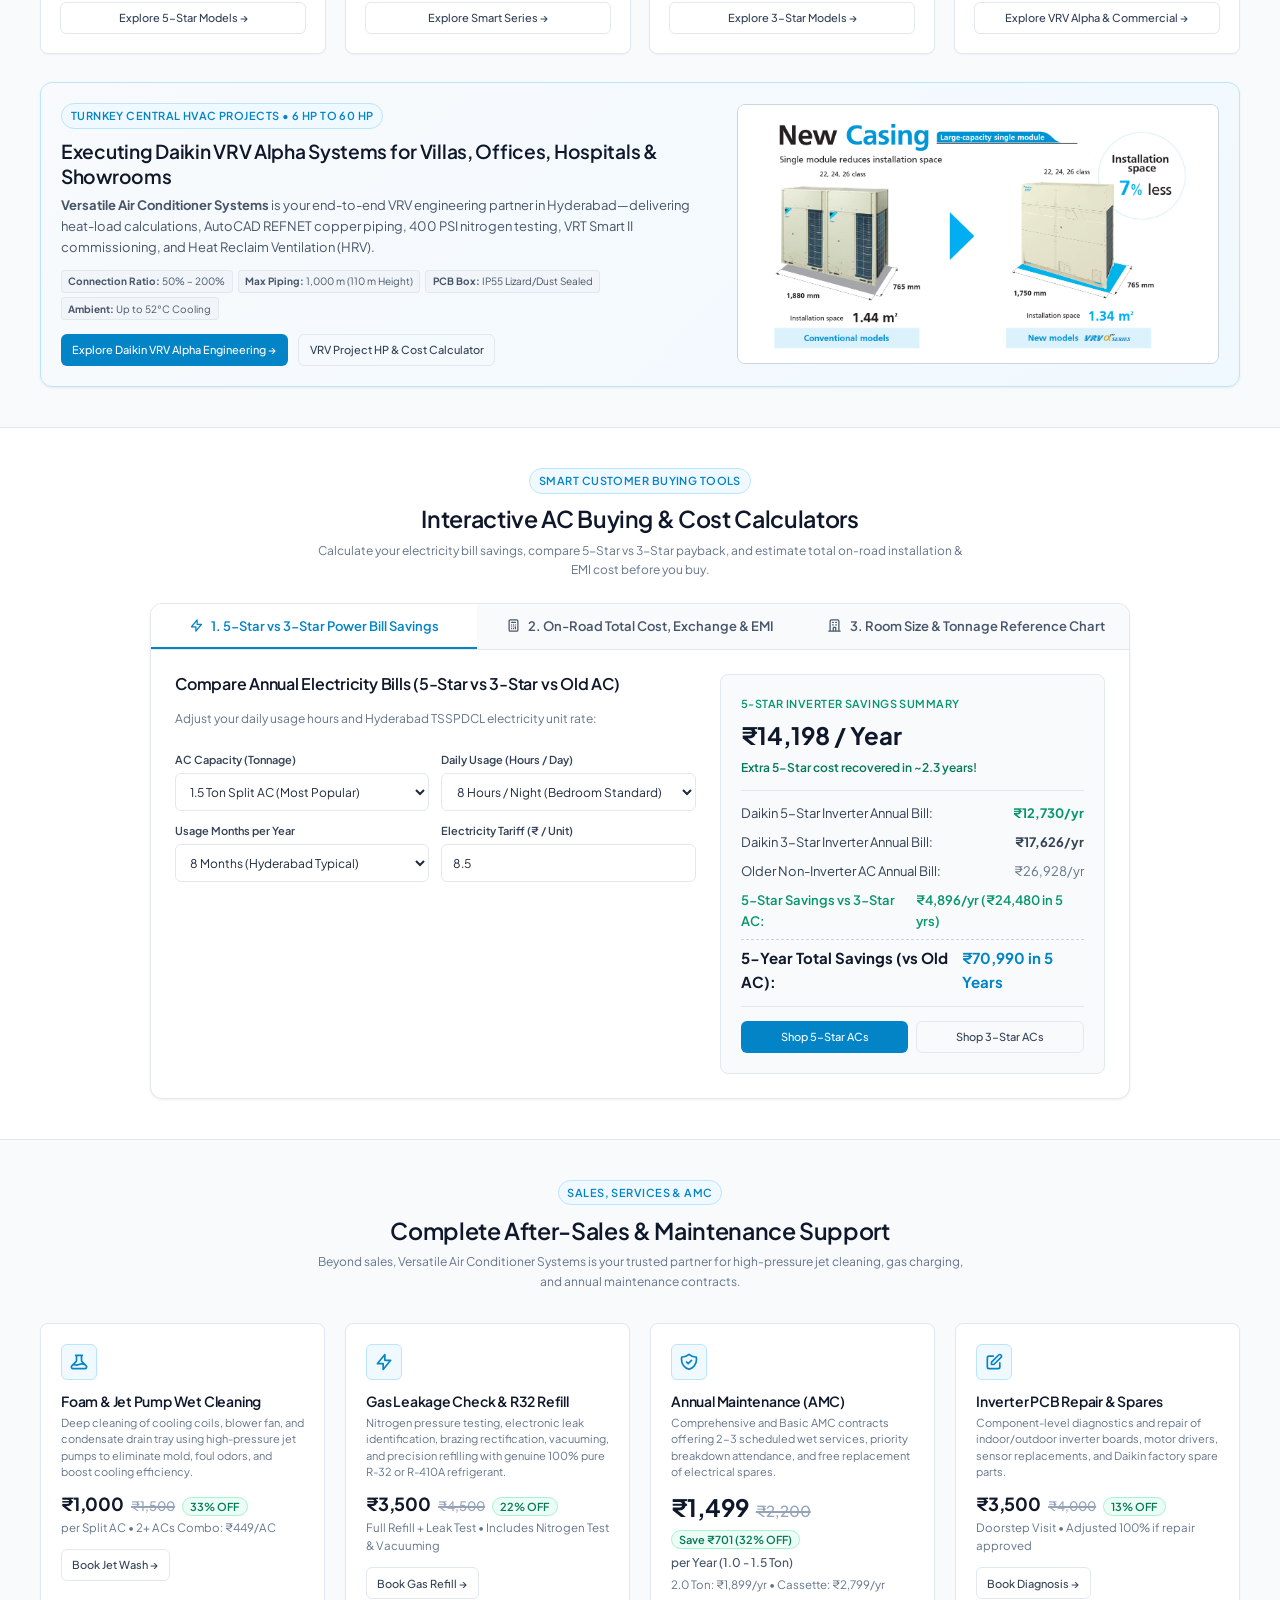
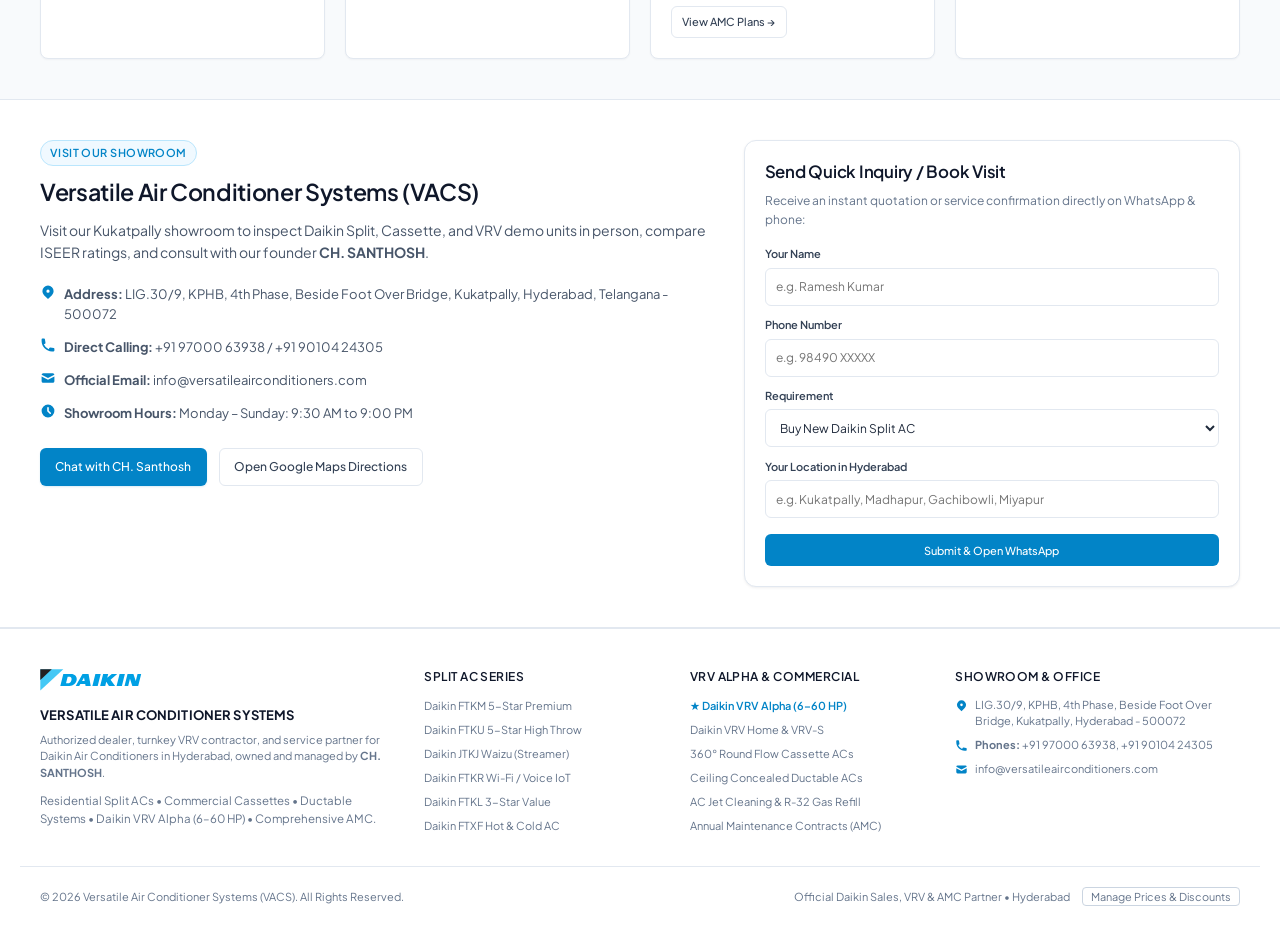
==== commit 7c00388e: "Update official email address to info@versatileairconditioners.com" ====
--- a/index.html
+++ b/index.html
@@ -30,7 +30,7 @@
         </span>
         <span class="topbar-item topbar-email">
           <svg fill="currentColor" viewBox="0 0 20 20"><path d="M2.003 5.884L10 9.882l7.997-3.998A2 2 0 0016 4H4a2 2 0 00-1.997 1.884z"/><path d="M18 8.118l-8 4-8-4V14a2 2 0 002 2h12a2 2 0 002-2V8.118z"/></svg>
-          <a href="mailto:versatileairconditioners@gmail.com">versatileairconditioners@gmail.com</a>
+          <a href="mailto:info@versatileairconditioners.com">info@versatileairconditioners.com</a>
         </span>
       </div>
     </div>
@@ -735,7 +735,7 @@
             </div>
             <div style="display: flex; gap: 0.5rem;">
               <svg style="width: 16px; height: 16px; color: #0284c7; flex-shrink: 0;" fill="currentColor" viewBox="0 0 20 20"><path d="M2.003 5.884L10 9.882l7.997-3.998A2 2 0 0016 4H4a2 2 0 00-1.997 1.884z"/><path d="M18 8.118l-8 4-8-4V14a2 2 0 002 2h12a2 2 0 002-2V8.118z"/></svg>
-              <span><strong>Official Email:</strong> <a href="mailto:versatileairconditioners@gmail.com">versatileairconditioners@gmail.com</a></span>
+              <span><strong>Official Email:</strong> <a href="mailto:info@versatileairconditioners.com">info@versatileairconditioners.com</a></span>
             </div>
             <div style="display: flex; gap: 0.5rem;">
               <svg style="width: 16px; height: 16px; color: #0284c7; flex-shrink: 0;" fill="currentColor" viewBox="0 0 20 20"><path fill-rule="evenodd" d="M10 18a8 8 0 100-16 8 8 0 000 16zm1-12a1 1 0 10-2 0v4a1 1 0 00.293.707l2.828 2.829a1 1 0 101.415-1.415L11 9.586V6z" clip-rule="evenodd"/></svg>
@@ -863,7 +863,7 @@
           </div>
           <div class="footer-contact-item">
             <svg viewBox="0 0 20 20" fill="currentColor"><path d="M2.003 5.884L10 9.882l7.997-3.998A2 2 0 0016 4H4a2 2 0 00-1.997 1.884z"/><path d="M18 8.118l-8 4-8-4V14a2 2 0 002 2h12a2 2 0 002-2V8.118z"/></svg>
-            <span><a href="mailto:versatileairconditioners@gmail.com">versatileairconditioners@gmail.com</a></span>
+            <span><a href="mailto:info@versatileairconditioners.com">info@versatileairconditioners.com</a></span>
           </div>
         </div>
       </div>
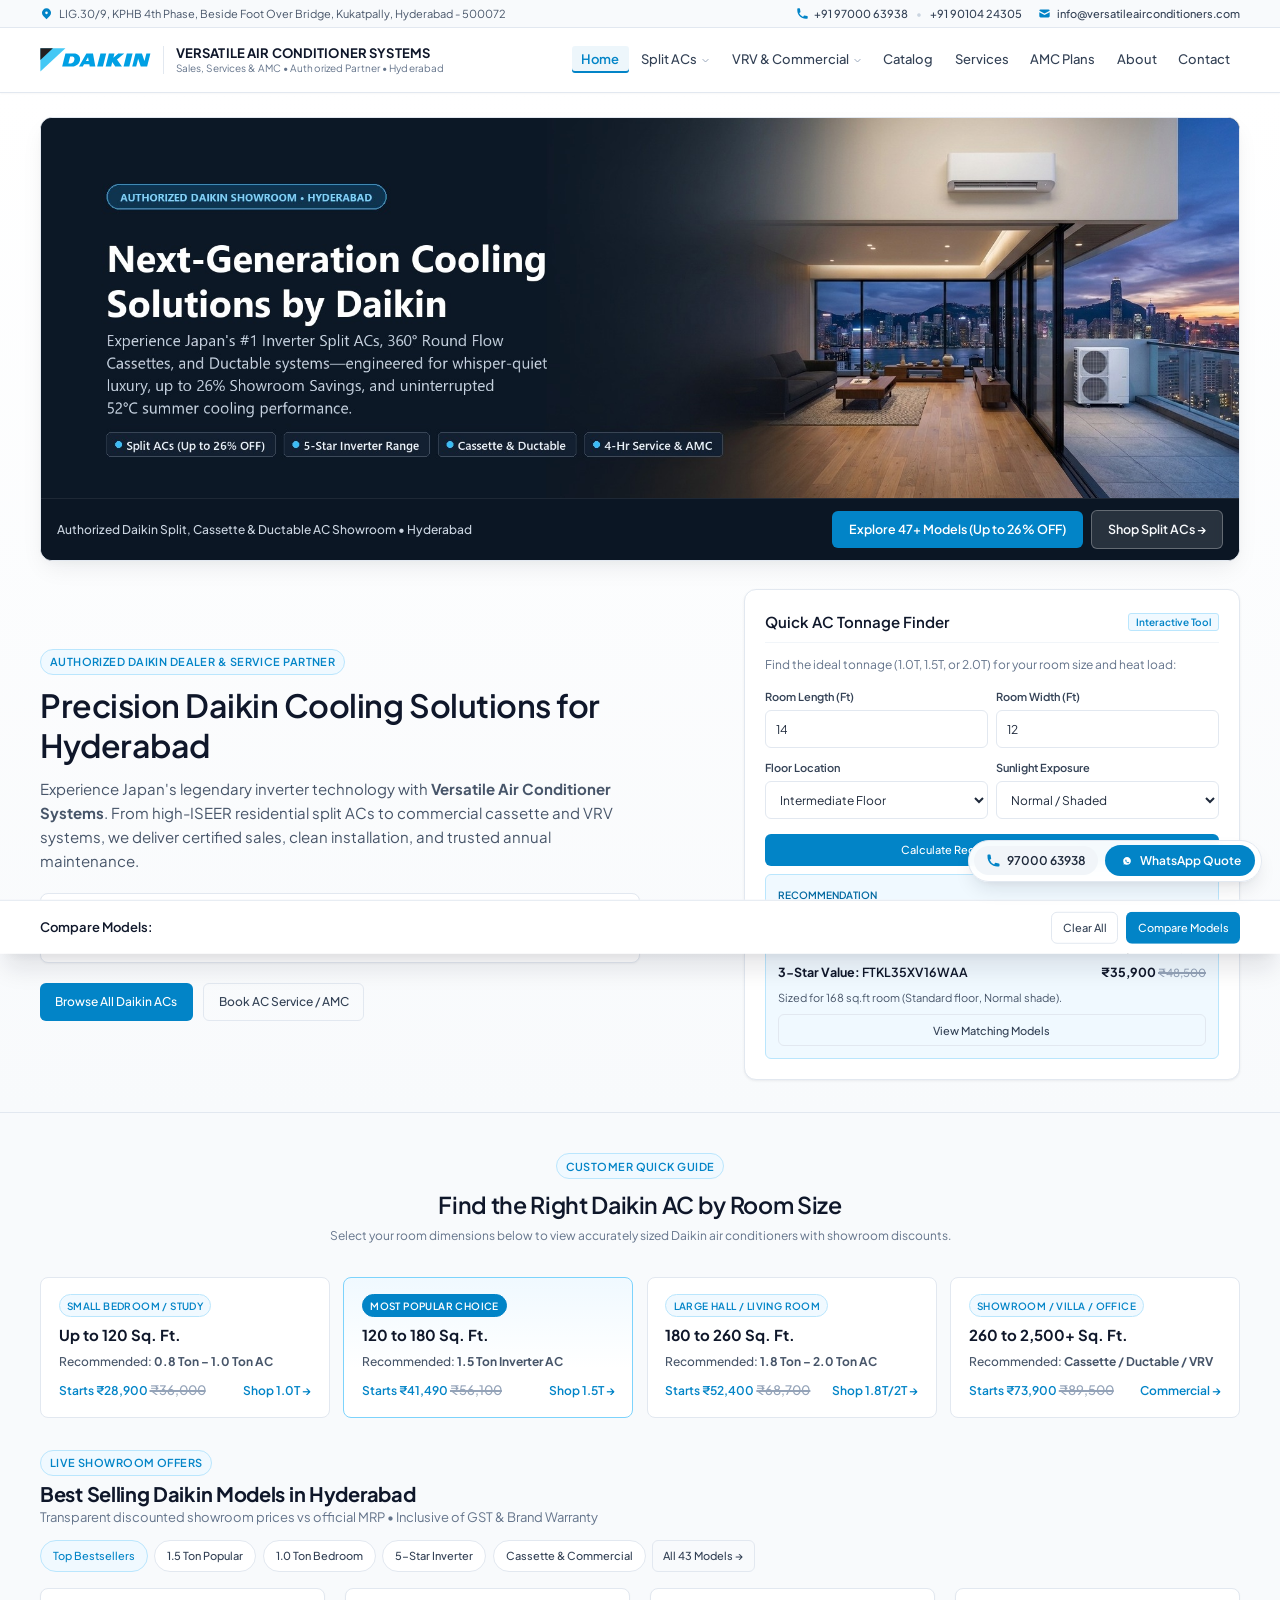
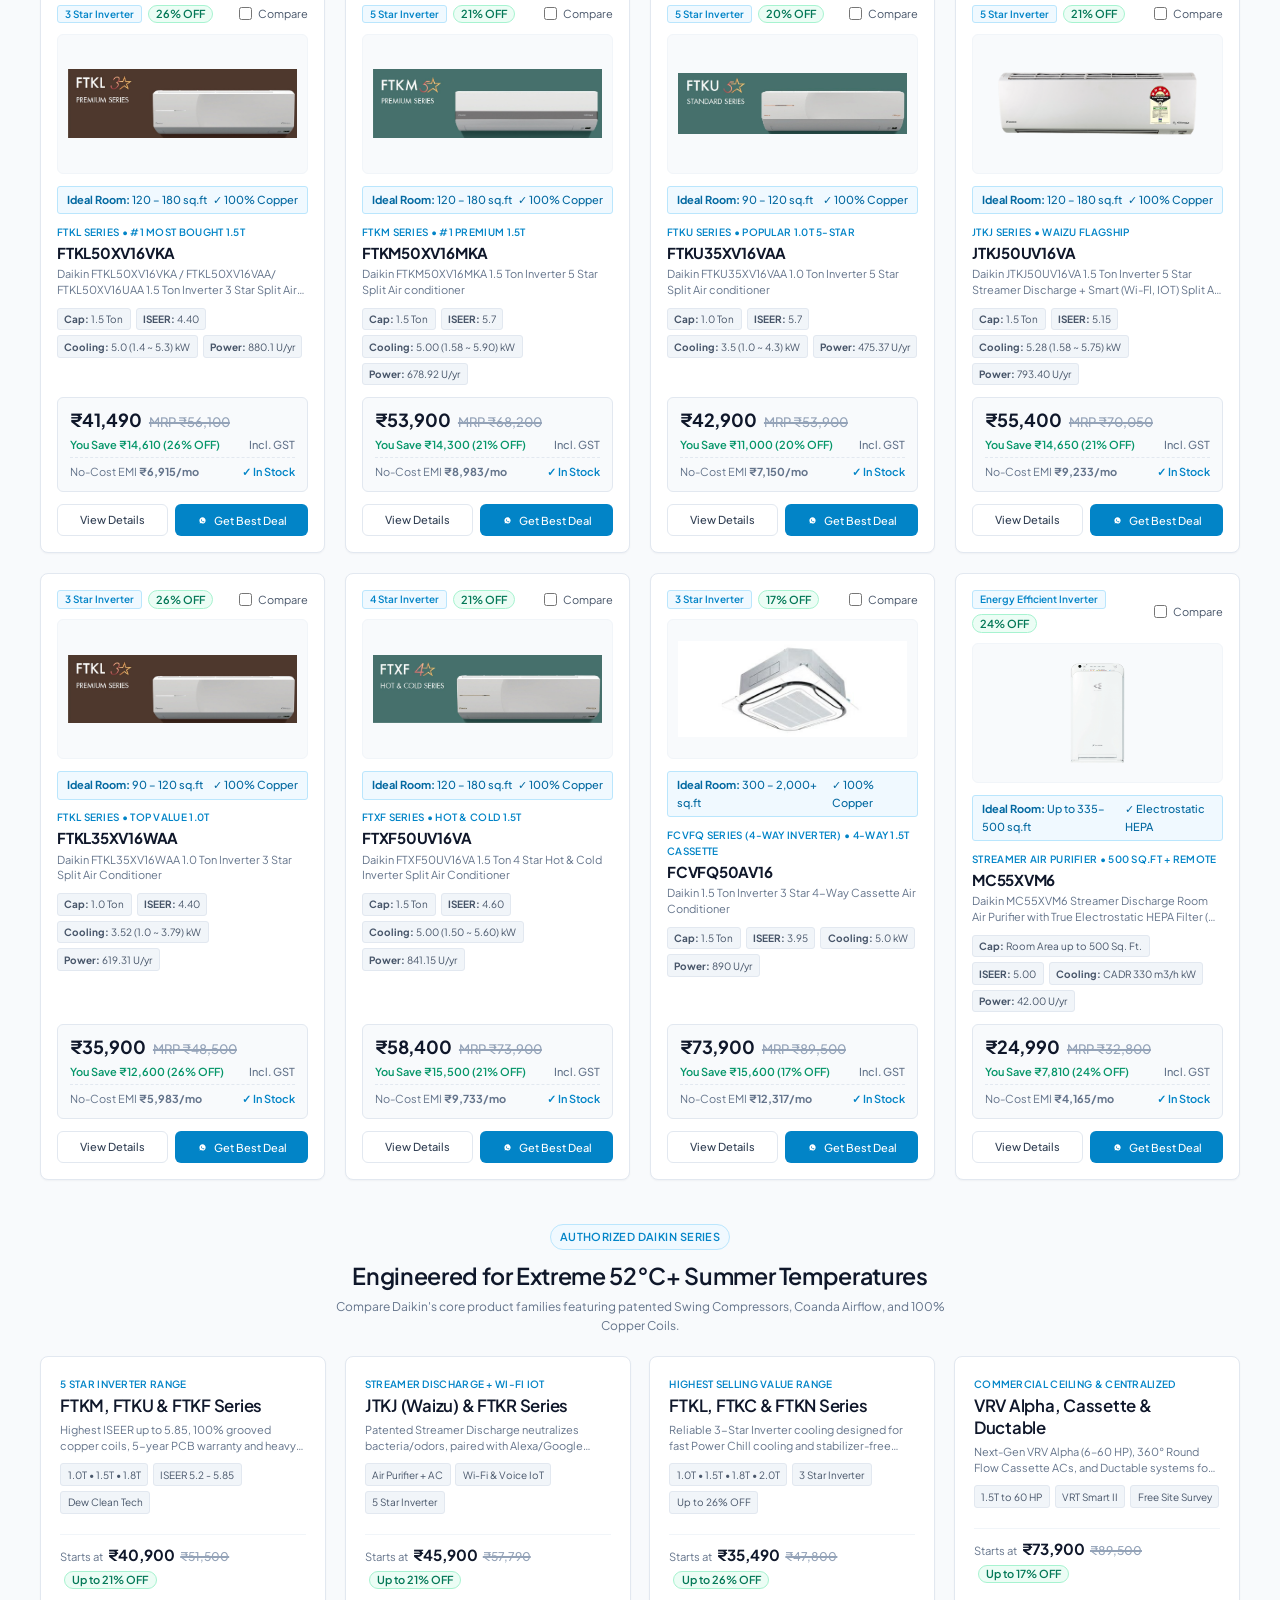
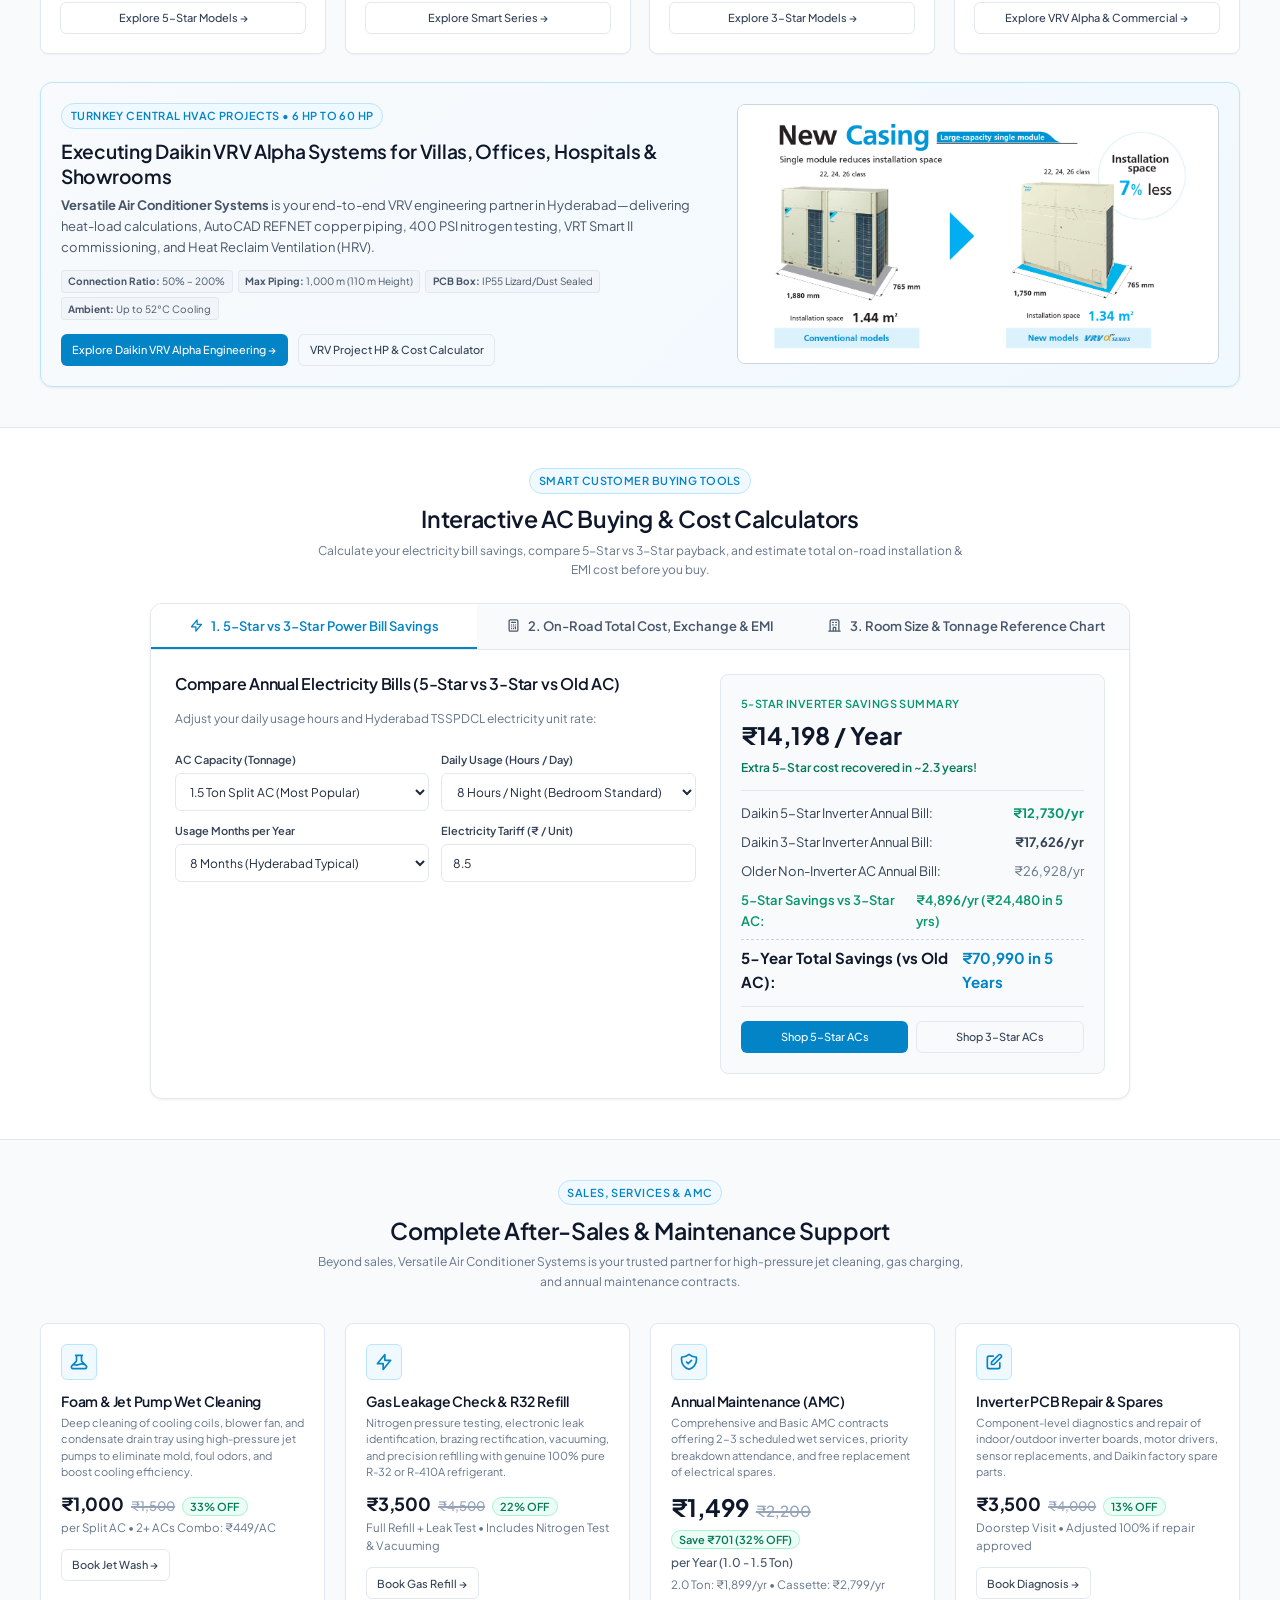
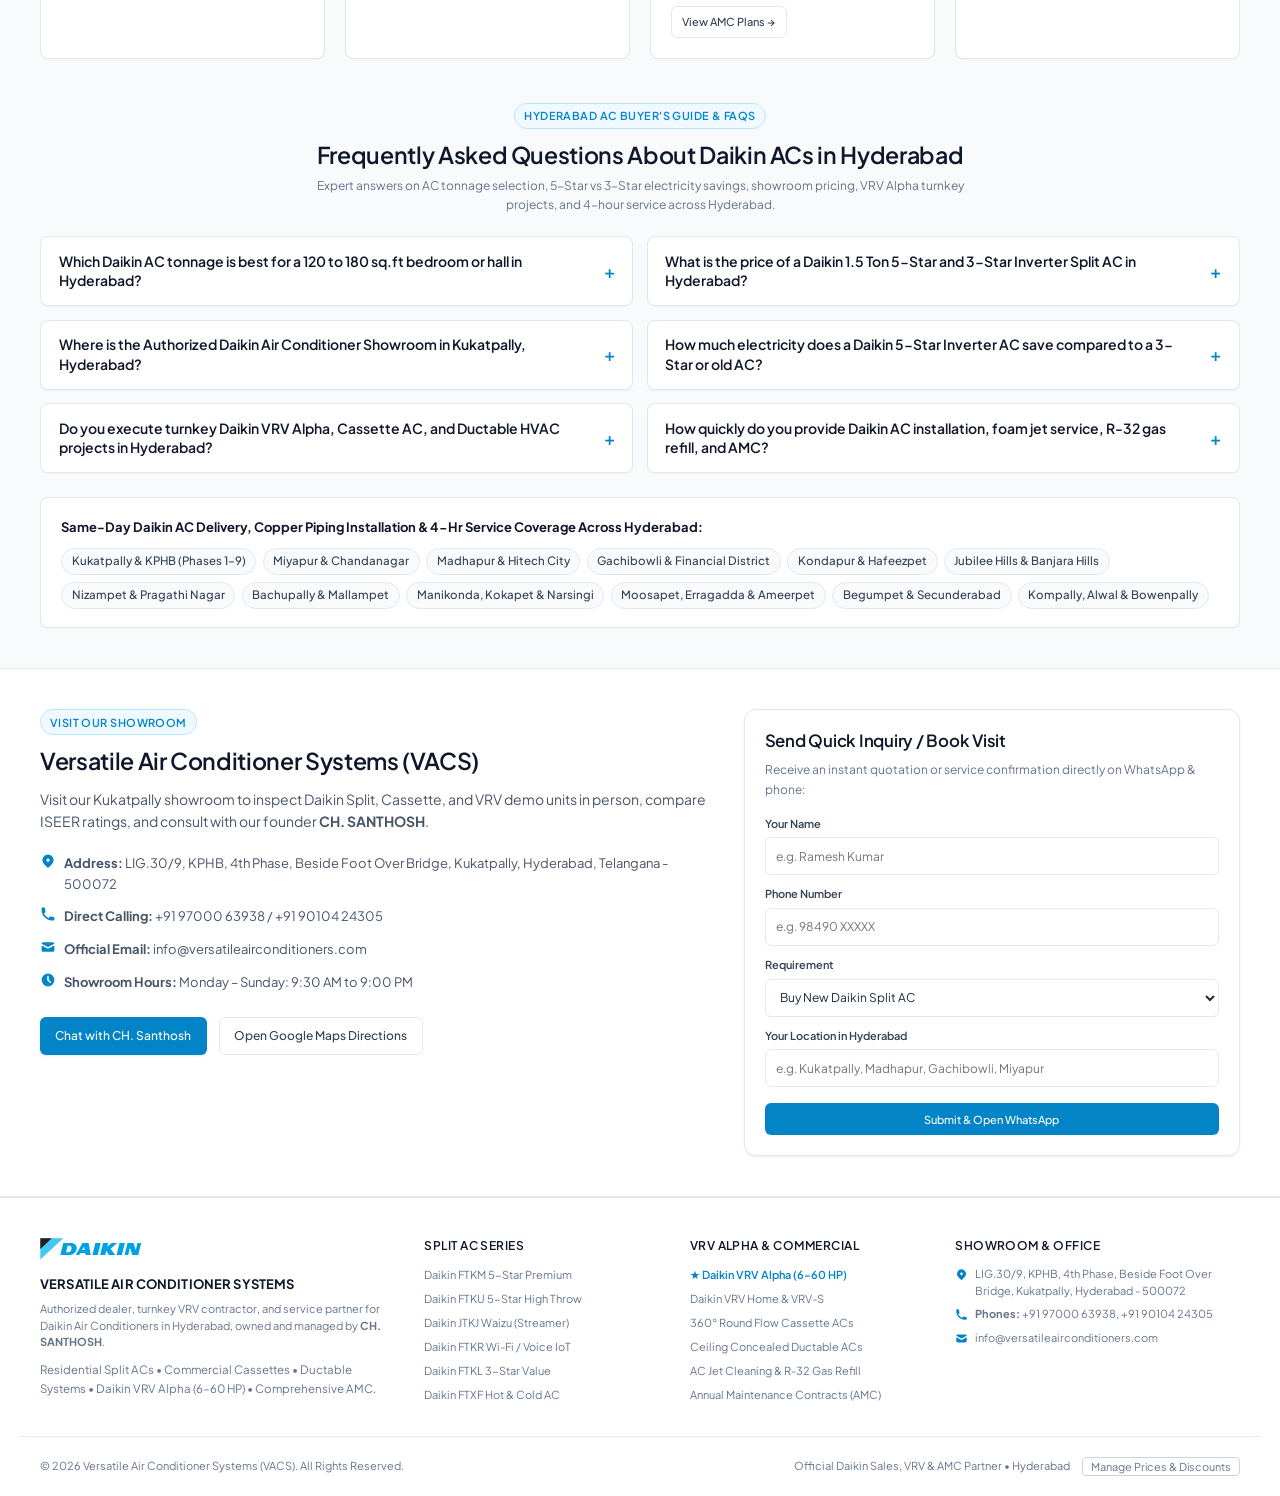
==== commit fbb364a9: "Complete SEO architecture, 1200x630 WhatsApp Open Graph share cards, square favicons, 54-URL sitemap" ====
--- a/index.html
+++ b/index.html
@@ -3,12 +3,590 @@
 <head>
   <meta charset="UTF-8">
   <meta name="viewport" content="width=device-width, initial-scale=1.0">
-  <title>Daikin AC Dealer in Hyderabad | Versatile Air Conditioner Systems (VACS)</title>
-  <meta name="description" content="Authorized Daikin Air Conditioners Showroom in Kukatpally Hyderabad. Buy Split AC, Inverter AC, Cassette AC, Ductable & VRV Systems at best price. Sales, Services & AMC by CH. Santhosh.">
-  <meta name="keywords" content="Daikin AC Hyderabad, Versatile Air Conditioner Systems, Daikin AC Price Hyderabad, Daikin Inverter 5 Star AC, Daikin Cassette AC, AC Service Kukatpally, AC AMC Hyderabad">
-  <link rel="stylesheet" href="css/style.css">
+  <title>Daikin AC Dealer & Showroom in Hyderabad | Split AC, VRV Alpha, Service & AMC | Versatile Air Conditioner Systems</title>
+  <meta name="description" content="Authorized Daikin Air Conditioners Showroom in Kukatpally, Hyderabad. Buy 0.8T, 1.0T, 1.5T, 1.8T & 2.0T 5-Star & 3-Star Inverter Split ACs, Cassette ACs, Ductable & VRV Alpha (6–60 HP) at up to 26% OFF MRP. Certified AC Installation, Jet Service & AMC by CH. Santhosh. Call +91 97000 63938.">
+
+  <!-- Open Graph / WhatsApp / Facebook / LinkedIn Link Preview (Placed at top of <head> for WhatsApp crawler) -->
+  <meta property="og:type" content="website">
+  <meta property="og:site_name" content="Versatile Air Conditioner Systems (Authorized Daikin Showroom)">
+  <meta property="og:locale" content="en_IN">
+  <meta property="og:url" content="https://versatileairconditioners.com/">
+  <meta property="og:title" content="Versatile Air Conditioner Systems | Authorized Daikin AC Showroom Hyderabad">
+  <meta property="og:description" content="Authorized Daikin AC Showroom in Kukatpally, Hyderabad. Up to 26% OFF on Split ACs, Cassettes & VRV Alpha (6–60 HP) + 4-Hr AC Service & AMC. Call +91 97000 63938.">
+  <meta property="og:image" content="https://versatileairconditioners.com/assets/images/vacs-og-share-1200x630.jpg">
+  <meta property="og:image:secure_url" content="https://versatileairconditioners.com/assets/images/vacs-og-share-1200x630.jpg">
+  <meta property="og:image:type" content="image/jpeg">
+  <meta property="og:image:width" content="1200">
+  <meta property="og:image:height" content="630">
+  <meta property="og:image:alt" content="Versatile Air Conditioner Systems | Authorized Daikin AC Showroom Hyderabad">
+
+  <!-- Twitter / X Large Image Card -->
+  <meta name="twitter:card" content="summary_large_image">
+  <meta name="twitter:title" content="Versatile Air Conditioner Systems | Authorized Daikin AC Showroom Hyderabad">
+  <meta name="twitter:description" content="Authorized Daikin AC Showroom in Kukatpally, Hyderabad. Up to 26% OFF on Split ACs, Cassettes & VRV Alpha (6–60 HP) + 4-Hr AC Service & AMC. Call +91 97000 63938.">
+  <meta name="twitter:image" content="https://versatileairconditioners.com/assets/images/vacs-og-share-1200x630.jpg">
+  <meta name="twitter:image:alt" content="Versatile Air Conditioner Systems | Authorized Daikin AC Showroom Hyderabad">
+
+  <!-- Schema.org Microdata / Legacy Link Preview Fallbacks -->
+  <meta itemprop="name" content="Versatile Air Conditioner Systems | Authorized Daikin AC Showroom Hyderabad">
+  <meta itemprop="description" content="Authorized Daikin AC Showroom in Kukatpally, Hyderabad. Up to 26% OFF on Split ACs, Cassettes & VRV Alpha (6–60 HP) + 4-Hr AC Service & AMC. Call +91 97000 63938.">
+  <meta itemprop="image" content="https://versatileairconditioners.com/assets/images/vacs-og-share-1200x630.jpg">
+  <link rel="image_src" href="https://versatileairconditioners.com/assets/images/vacs-og-share-1200x630.jpg">
+
+  <!-- Search Engine & Local Hyderabad Geo-Targeting Meta -->
+  <meta name="keywords" content="Daikin AC Dealer Hyderabad, Daikin AC Showroom Kukatpally, Daikin AC Price Hyderabad, Buy Daikin 1.5 Ton 5 Star Inverter AC Hyderabad, Daikin FTKM50 Price Hyderabad, Daikin FTKL50 Price Hyderabad, Daikin JTKJ50 Hyderabad, Daikin Cassette AC Dealer Hyderabad, Daikin VRV Alpha Contractor Hyderabad, Daikin AC Service Kukatpally KPHB Miyapur Madhapur Gachibowli, AC AMC Hyderabad, Versatile Air Conditioner Systems, CH Santhosh">
+  <meta name="author" content="Versatile Air Conditioner Systems (CH. Santhosh)">
+  <meta name="robots" content="index, follow, max-image-preview:large, max-snippet:-1, max-video-preview:-1">
+  <meta name="googlebot" content="index, follow, max-image-preview:large, max-snippet:-1, max-video-preview:-1">
+  <meta name="geo.region" content="IN-TG">
+  <meta name="geo.placename" content="Kukatpally, Hyderabad, Telangana">
+  <meta name="geo.position" content="17.4939;78.3970">
+  <meta name="ICBM" content="17.4939, 78.3970">
+  <meta name="theme-color" content="#0284c7">
+  <meta name="format-detection" content="telephone=yes">
+
+  <!-- Canonical & Google Search Compliant 1:1 Square Favicons -->
   <link rel="canonical" href="https://versatileairconditioners.com/">
+  <link rel="icon" type="image/png" sizes="48x48" href="assets/images/favicon-48.png">
+  <link rel="icon" type="image/png" sizes="192x192" href="assets/images/favicon-192.png">
+  <link rel="apple-touch-icon" sizes="180x180" href="assets/images/apple-touch-icon.png">
   <link rel="icon" type="image/svg+xml" href="assets/images/daikin-logo.svg">
+  <link rel="manifest" href="site.webmanifest">
+
+  <!-- Performance Preconnect & Stylesheet -->
+  <link rel="preconnect" href="https://fonts.googleapis.com">
+  <link rel="preconnect" href="https://fonts.gstatic.com" crossorigin>
+  <link rel="preload" as="image" href="assets/images/vacs-home-banner-panoramic.jpg" fetchpriority="high">
+  <link rel="stylesheet" href="css/style.css?v=2.2">
+
+  <!-- Structured Data (Schema.org JSON-LD for Google Rich Results & Local Pack) -->
+  <script type="application/ld+json">
+{
+  "@context": "https://schema.org",
+  "@graph": [
+    {
+      "@type": [
+        "HVACBusiness",
+        "Store",
+        "HomeAndConstructionBusiness"
+      ],
+      "@id": "https://versatileairconditioners.com/#organization",
+      "name": "Versatile Air Conditioner Systems",
+      "alternateName": [
+        "VACS Daikin Showroom Hyderabad",
+        "Work Daikin Airconditioning VERSATILE AIR CONDITIONER SYSTEMS"
+      ],
+      "description": "Authorized Daikin Air Conditioners Showroom, Turnkey VRV Alpha Contractor, and Certified AC Service & AMC Partner in Kukatpally, Hyderabad led by CH. Santhosh.",
+      "url": "https://versatileairconditioners.com/",
+      "logo": "https://versatileairconditioners.com/assets/images/favicon-192.png",
+      "image": "https://versatileairconditioners.com/assets/images/vacs-og-share-1200x630.jpg",
+      "telephone": "+919700063938",
+      "contactPoint": [
+        {
+          "@type": "ContactPoint",
+          "telephone": "+91-9700063938",
+          "contactType": "sales",
+          "areaServed": "IN-TG",
+          "availableLanguage": [
+            "en",
+            "te",
+            "hi"
+          ]
+        },
+        {
+          "@type": "ContactPoint",
+          "telephone": "+91-9010424305",
+          "contactType": "customer service",
+          "areaServed": "IN-TG",
+          "availableLanguage": [
+            "en",
+            "te",
+            "hi"
+          ]
+        }
+      ],
+      "email": "info@versatileairconditioners.com",
+      "founder": {
+        "@type": "Person",
+        "name": "CH. SANTHOSH",
+        "jobTitle": "Proprietor & Lead HVAC Engineer"
+      },
+      "priceRange": "₹23,500 - ₹3,25,000",
+      "currenciesAccepted": "INR",
+      "paymentAccepted": "Cash, UPI, Credit Card, Debit Card, Bajaj Finserv No-Cost EMI, Bank Transfer",
+      "hasMap": "https://maps.app.goo.gl/npbQBWoZHJJzq378A?g_st=awb",
+      "sameAs": [
+        "https://maps.app.goo.gl/npbQBWoZHJJzq378A?g_st=awb"
+      ],
+      "address": {
+        "@type": "PostalAddress",
+        "streetAddress": "LIG.30/9, Service Rd, Beside Foot Over Bridge, KPHB 4th Phase, Kukatpally",
+        "addressLocality": "Hyderabad",
+        "addressRegion": "Telangana",
+        "postalCode": "500072",
+        "addressCountry": "IN"
+      },
+      "geo": {
+        "@type": "GeoCoordinates",
+        "latitude": 17.4939,
+        "longitude": 78.397
+      },
+      "areaServed": [
+        {
+          "@type": "City",
+          "name": "Hyderabad"
+        },
+        {
+          "@type": "City",
+          "name": "Kukatpally"
+        },
+        {
+          "@type": "City",
+          "name": "KPHB Colony"
+        },
+        {
+          "@type": "City",
+          "name": "Miyapur"
+        },
+        {
+          "@type": "City",
+          "name": "Madhapur"
+        },
+        {
+          "@type": "City",
+          "name": "Hitech City"
+        },
+        {
+          "@type": "City",
+          "name": "Gachibowli"
+        },
+        {
+          "@type": "City",
+          "name": "Kondapur"
+        },
+        {
+          "@type": "City",
+          "name": "Jubilee Hills"
+        },
+        {
+          "@type": "City",
+          "name": "Banjara Hills"
+        },
+        {
+          "@type": "City",
+          "name": "Nizampet"
+        },
+        {
+          "@type": "City",
+          "name": "Bachupally"
+        },
+        {
+          "@type": "City",
+          "name": "Chandanagar"
+        },
+        {
+          "@type": "City",
+          "name": "Pragathi Nagar"
+        },
+        {
+          "@type": "City",
+          "name": "Moosapet"
+        },
+        {
+          "@type": "City",
+          "name": "Balanagar"
+        },
+        {
+          "@type": "City",
+          "name": "Ameerpet"
+        },
+        {
+          "@type": "City",
+          "name": "Begumpet"
+        },
+        {
+          "@type": "City",
+          "name": "Secunderabad"
+        },
+        {
+          "@type": "City",
+          "name": "Kompally"
+        },
+        {
+          "@type": "City",
+          "name": "Manikonda"
+        },
+        {
+          "@type": "City",
+          "name": "Kokapet"
+        },
+        {
+          "@type": "City",
+          "name": "Financial District"
+        },
+        {
+          "@type": "City",
+          "name": "Narsingi"
+        },
+        {
+          "@type": "City",
+          "name": "Tellapur"
+        }
+      ],
+      "openingHoursSpecification": {
+        "@type": "OpeningHoursSpecification",
+        "dayOfWeek": [
+          "Monday",
+          "Tuesday",
+          "Wednesday",
+          "Thursday",
+          "Friday",
+          "Saturday",
+          "Sunday"
+        ],
+        "opens": "09:30",
+        "closes": "21:00"
+      },
+      "brand": {
+        "@type": "Brand",
+        "name": "Daikin"
+      },
+      "makesOffer": {
+        "@type": "AggregateOffer",
+        "priceCurrency": "INR",
+        "lowPrice": "23500",
+        "highPrice": "325000",
+        "offerCount": "47"
+      }
+    },
+    {
+      "@type": "WebSite",
+      "@id": "https://versatileairconditioners.com/#website",
+      "url": "https://versatileairconditioners.com/",
+      "name": "Versatile Air Conditioner Systems - Authorized Daikin AC Showroom Hyderabad",
+      "publisher": {
+        "@id": "https://versatileairconditioners.com/#organization"
+      },
+      "potentialAction": {
+        "@type": "SearchAction",
+        "target": "https://versatileairconditioners.com/products?q={search_term_string}",
+        "query-input": "required name=search_term_string"
+      }
+    },
+    {
+      "@type": "ItemList",
+      "@id": "https://versatileairconditioners.com/#bestsellers",
+      "name": "Best Selling Daikin Air Conditioners in Hyderabad",
+      "itemListElement": [
+        {
+          "@type": "ListItem",
+          "position": 1,
+          "item": {
+            "@type": "Product",
+            "name": "Daikin FTKM50XV16MKA 1.5 Ton Inverter 5 Star Split Air conditioner",
+            "sku": "FTKM50XV16MKA",
+            "mpn": "FTKM50XV16MKA",
+            "brand": {
+              "@type": "Brand",
+              "name": "Daikin"
+            },
+            "image": "https://versatileairconditioners.com/assets/images/FTKM_Series.jpg",
+            "url": "https://versatileairconditioners.com/product?id=ftkm50xv16mka",
+            "offers": {
+              "@type": "Offer",
+              "url": "https://versatileairconditioners.com/product?id=ftkm50xv16mka",
+              "priceCurrency": "INR",
+              "price": "55242",
+              "priceValidUntil": "2027-12-31",
+              "availability": "https://schema.org/InStock",
+              "itemCondition": "https://schema.org/NewCondition"
+            }
+          }
+        },
+        {
+          "@type": "ListItem",
+          "position": 2,
+          "item": {
+            "@type": "Product",
+            "name": "Daikin JTKJ50UV16VA 1.5 Ton Inverter 5 Star Streamer Discharge + Smart (Wi-FI, IOT) Split Air Conditioner",
+            "sku": "JTKJ50UV16VA",
+            "mpn": "JTKJ50UV16VA",
+            "brand": {
+              "@type": "Brand",
+              "name": "Daikin"
+            },
+            "image": "https://versatileairconditioners.com/assets/images/jtkj50uv16va.png",
+            "url": "https://versatileairconditioners.com/product?id=jtkj50uv16va",
+            "offers": {
+              "@type": "Offer",
+              "url": "https://versatileairconditioners.com/product?id=jtkj50uv16va",
+              "priceCurrency": "INR",
+              "price": "56741",
+              "priceValidUntil": "2027-12-31",
+              "availability": "https://schema.org/InStock",
+              "itemCondition": "https://schema.org/NewCondition"
+            }
+          }
+        },
+        {
+          "@type": "ListItem",
+          "position": 3,
+          "item": {
+            "@type": "Product",
+            "name": "Daikin FTKU50XV16MKA 1.5 Ton Inverter 5 Star Split Air conditioner",
+            "sku": "FTKU50XV16MKA",
+            "mpn": "FTKU50XV16MKA",
+            "brand": {
+              "@type": "Brand",
+              "name": "Daikin"
+            },
+            "image": "https://versatileairconditioners.com/assets/images/FTKU_Series.jpg",
+            "url": "https://versatileairconditioners.com/product?id=ftku50xv16mka",
+            "offers": {
+              "@type": "Offer",
+              "url": "https://versatileairconditioners.com/product?id=ftku50xv16mka",
+              "priceCurrency": "INR",
+              "price": "53298",
+              "priceValidUntil": "2027-12-31",
+              "availability": "https://schema.org/InStock",
+              "itemCondition": "https://schema.org/NewCondition"
+            }
+          }
+        },
+        {
+          "@type": "ListItem",
+          "position": 4,
+          "item": {
+            "@type": "Product",
+            "name": "Daikin FTKL50XV16VKA / FTKL50XV16VAA/ FTKL50XV16UAA 1.5 Ton Inverter 3 Star Split Air Conditioner",
+            "sku": "FTKL50XV16VKA",
+            "mpn": "FTKL50XV16VKA",
+            "brand": {
+              "@type": "Brand",
+              "name": "Daikin"
+            },
+            "image": "https://versatileairconditioners.com/assets/images/FTKL_Series.jpg",
+            "url": "https://versatileairconditioners.com/product?id=ftkl50xv16vka",
+            "offers": {
+              "@type": "Offer",
+              "url": "https://versatileairconditioners.com/product?id=ftkl50xv16vka",
+              "priceCurrency": "INR",
+              "price": "45441",
+              "priceValidUntil": "2027-12-31",
+              "availability": "https://schema.org/InStock",
+              "itemCondition": "https://schema.org/NewCondition"
+            }
+          }
+        },
+        {
+          "@type": "ListItem",
+          "position": 5,
+          "item": {
+            "@type": "Product",
+            "name": "Daikin FTKM60XV16MAA 1.8 Ton Inverter 5 Star Split Air Conditioner",
+            "sku": "FTKM60XV16MAA",
+            "mpn": "FTKM60XV16MAA",
+            "brand": {
+              "@type": "Brand",
+              "name": "Daikin"
+            },
+            "image": "https://versatileairconditioners.com/assets/images/FTKM_Series.jpg",
+            "url": "https://versatileairconditioners.com/product?id=ftkm60xv16maa",
+            "offers": {
+              "@type": "Offer",
+              "url": "https://versatileairconditioners.com/product?id=ftkm60xv16maa",
+              "priceCurrency": "INR",
+              "price": "73953",
+              "priceValidUntil": "2027-12-31",
+              "availability": "https://schema.org/InStock",
+              "itemCondition": "https://schema.org/NewCondition"
+            }
+          }
+        },
+        {
+          "@type": "ListItem",
+          "position": 6,
+          "item": {
+            "@type": "Product",
+            "name": "Daikin FTKM35XV16VAA 1.0 Ton Inverter 5 Star Split Air conditioner",
+            "sku": "FTKM35XV16VAA",
+            "mpn": "FTKM35XV16VAA",
+            "brand": {
+              "@type": "Brand",
+              "name": "Daikin"
+            },
+            "image": "https://versatileairconditioners.com/assets/images/FTKM_Series.jpg",
+            "url": "https://versatileairconditioners.com/product?id=ftkm35xv16vaa",
+            "offers": {
+              "@type": "Offer",
+              "url": "https://versatileairconditioners.com/product?id=ftkm35xv16vaa",
+              "priceCurrency": "INR",
+              "price": "45279",
+              "priceValidUntil": "2027-12-31",
+              "availability": "https://schema.org/InStock",
+              "itemCondition": "https://schema.org/NewCondition"
+            }
+          }
+        },
+        {
+          "@type": "ListItem",
+          "position": 7,
+          "item": {
+            "@type": "Product",
+            "name": "Daikin JTKJ50UV16VA 1.5 Ton Inverter 5 Star Streamer Discharge + Smart (Wi-FI, IOT) Split Air Conditioner",
+            "sku": "JTKJ50UV16VA",
+            "mpn": "JTKJ50UV16VA",
+            "brand": {
+              "@type": "Brand",
+              "name": "Daikin"
+            },
+            "image": "https://versatileairconditioners.com/assets/images/jtkj50uv16va.png",
+            "url": "https://versatileairconditioners.com/product?id=jtkj50uv16va",
+            "offers": {
+              "@type": "Offer",
+              "url": "https://versatileairconditioners.com/product?id=jtkj50uv16va",
+              "priceCurrency": "INR",
+              "price": "56741",
+              "priceValidUntil": "2027-12-31",
+              "availability": "https://schema.org/InStock",
+              "itemCondition": "https://schema.org/NewCondition"
+            }
+          }
+        },
+        {
+          "@type": "ListItem",
+          "position": 8,
+          "item": {
+            "@type": "Product",
+            "name": "Daikin JTKJ60UV16UA 1.8 Ton Inverter 5 Star Streamer Discharge + Smart (Wi-FI, IOT) Split Air Conditioner",
+            "sku": "JTKJ60UV16UA",
+            "mpn": "JTKJ60UV16UA",
+            "brand": {
+              "@type": "Brand",
+              "name": "Daikin"
+            },
+            "image": "https://versatileairconditioners.com/assets/images/jtkj50uv16va.png",
+            "url": "https://versatileairconditioners.com/product?id=jtkj60uv16ua",
+            "offers": {
+              "@type": "Offer",
+              "url": "https://versatileairconditioners.com/product?id=jtkj60uv16ua",
+              "priceCurrency": "INR",
+              "price": "70924",
+              "priceValidUntil": "2027-12-31",
+              "availability": "https://schema.org/InStock",
+              "itemCondition": "https://schema.org/NewCondition"
+            }
+          }
+        },
+        {
+          "@type": "ListItem",
+          "position": 9,
+          "item": {
+            "@type": "Product",
+            "name": "Daikin 1.5 Ton Inverter 3 Star 4-Way Cassette Air Conditioner",
+            "sku": "FCVFQ50AV16",
+            "mpn": "FCVFQ50AV16",
+            "brand": {
+              "@type": "Brand",
+              "name": "Daikin"
+            },
+            "image": "https://versatileairconditioners.com/assets/images/FCVFQ-A.jpg",
+            "url": "https://versatileairconditioners.com/product?id=fcvfq50av16",
+            "offers": {
+              "@type": "Offer",
+              "url": "https://versatileairconditioners.com/product?id=fcvfq50av16",
+              "priceCurrency": "INR",
+              "price": "72495",
+              "priceValidUntil": "2027-12-31",
+              "availability": "https://schema.org/InStock",
+              "itemCondition": "https://schema.org/NewCondition"
+            }
+          }
+        },
+        {
+          "@type": "ListItem",
+          "position": 10,
+          "item": {
+            "@type": "Product",
+            "name": "Daikin FTKF50XV16MAA 1.5 Ton Inverter 5 Star Highest ISEER Split Air Conditioner",
+            "sku": "FTKF50XV16MAA",
+            "mpn": "FTKF50XV16MAA",
+            "brand": {
+              "@type": "Brand",
+              "name": "Daikin"
+            },
+            "image": "https://versatileairconditioners.com/assets/images/FTKF_Series.jpg",
+            "url": "https://versatileairconditioners.com/product?id=ftkf50xv16maa",
+            "offers": {
+              "@type": "Offer",
+              "url": "https://versatileairconditioners.com/product?id=ftkf50xv16maa",
+              "priceCurrency": "INR",
+              "price": "72738",
+              "priceValidUntil": "2027-12-31",
+              "availability": "https://schema.org/InStock",
+              "itemCondition": "https://schema.org/NewCondition"
+            }
+          }
+        }
+      ]
+    },
+    {
+      "@type": "FAQPage",
+      "@id": "https://versatileairconditioners.com/#faq",
+      "mainEntity": [
+        {
+          "@type": "Question",
+          "name": "Which Daikin AC tonnage is best for a 120 to 180 sq.ft bedroom or hall in Hyderabad?",
+          "acceptedAnswer": {
+            "@type": "Answer",
+            "text": "For a standard 120 to 180 sq.ft bedroom in Hyderabad, a 1.5 Ton Daikin Inverter Split AC (such as the 5-Star FTKM50, FTKU50, JTKJ50 or 3-Star FTKL50) is ideal. For rooms up to 120 sq.ft, a 1.0 Ton AC is recommended, while large living rooms (180 to 260 sq.ft) require a 1.8 Ton or 2.0 Ton Daikin Split or Cassette AC to handle Hyderabad's 45°C–52°C summer heat."
+          }
+        },
+        {
+          "@type": "Question",
+          "name": "What is the price of a Daikin 1.5 Ton 5-Star and 3-Star Inverter Split AC in Hyderabad?",
+          "acceptedAnswer": {
+            "@type": "Answer",
+            "text": "At Versatile Air Conditioner Systems (Authorized Daikin Showroom in Kukatpally, Hyderabad), Daikin 1.0 Ton Split ACs start from ₹28,900, Daikin 1.5 Ton 3-Star Inverter ACs (FTKL50 / FTKC50) start from ₹41,490 (up to 26% OFF MRP), and Daikin 1.5 Ton 5-Star Inverter ACs (FTKM50 / FTKU50 / JTKJ50) range from ₹51,900 to ₹56,200 inclusive of GST, official 1+5+10 year Daikin warranty, and 6-month No-Cost EMI."
+          }
+        },
+        {
+          "@type": "Question",
+          "name": "Where is the Authorized Daikin Air Conditioner Showroom in Kukatpally, Hyderabad?",
+          "acceptedAnswer": {
+            "@type": "Answer",
+            "text": "Versatile Air Conditioner Systems (VACS) is located at LIG.30/9, KPHB 4th Phase, Beside Foot Over Bridge, Service Road, Kukatpally, Hyderabad - 500072. Managed by CH. Santhosh, our showroom is open 7 days a week from 9:30 AM to 9:00 PM. Call +91 97000 63938 or +91 90104 24305 for live quotes and same-day delivery."
+          }
+        },
+        {
+          "@type": "Question",
+          "name": "How much electricity does a Daikin 5-Star Inverter AC save compared to a 3-Star or old AC?",
+          "acceptedAnswer": {
+            "@type": "Answer",
+            "text": "A Daikin 1.5 Ton 5-Star Inverter AC (ISEER up to 5.20–5.85 with patented Swing Compressor) consumes around 744 to 785 units per year, saving approximately ₹4,800/year compared to a 3-Star AC and over ₹14,000/year compared to an older non-inverter AC under typical 8-hour daily Hyderabad usage."
+          }
+        },
+        {
+          "@type": "Question",
+          "name": "Do you execute turnkey Daikin VRV Alpha, Cassette AC, and Ductable HVAC projects in Hyderabad?",
+          "acceptedAnswer": {
+            "@type": "Answer",
+            "text": "Yes, Versatile Air Conditioner Systems is an authorized turnkey Daikin VRV Alpha (6 HP to 60 HP), VRV Home, 360° Round Flow Cassette AC, and Ductable AC contractor in Hyderabad for luxury villas, corporate offices, hospitals, and showrooms—including free site heat-load survey, AutoCAD REFNET copper piping, 400 PSI nitrogen testing, and VRT Smart II commissioning."
+          }
+        },
+        {
+          "@type": "Question",
+          "name": "How quickly do you provide Daikin AC installation, foam jet service, R-32 gas refill, and AMC in Hyderabad?",
+          "acceptedAnswer": {
+            "@type": "Answer",
+            "text": "We provide 4-hour rapid AC service response across Kukatpally, KPHB, Miyapur, Madhapur, Hitech City, Gachibowli, Kondapur, Jubilee Hills, Banjara Hills, and all of Hyderabad. High-pressure foam jet wet wash starts at ₹499, 100% pure R-32/R-410A gas charging starts at ₹2,299, and Annual Maintenance Contracts (AMC) start at ₹1,699/year."
+          }
+        }
+      ]
+    }
+  ]
+}
+  </script>
 </head>
 <body>
 
@@ -40,7 +618,7 @@
   <header class="site-header">
     <div class="container header-content">
       <!-- Brand Lockup -->
-      <a href="index.html" class="brand-lockup">
+      <a href="/" class="brand-lockup">
         <svg viewBox="0 0 300 65" class="daikin-official-logo" aria-label="DAIKIN" role="img">
           <g transform="translate(-393.36411,-761.77017)">
             <g transform="matrix(1.812145,0,0,-1.812145,462.23619,762.77017)">
@@ -78,39 +656,39 @@
 
       <!-- Desktop Navigation -->
       <nav class="main-nav">
-        <a href="index.html" class="nav-link active">Home</a>
+        <a href="/" class="nav-link active">Home</a>
         <div class="nav-dropdown">
-          <a href="products.html?category=Split%20AC" class="nav-link">
+          <a href="products?category=Split%20AC" class="nav-link">
             <span>Split ACs</span>
             <svg class="chevron" fill="none" stroke="currentColor" viewBox="0 0 24 24"><path stroke-linecap="round" stroke-linejoin="round" stroke-width="2.5" d="M19 9l-7 7-7-7"/></svg>
           </a>
           <div class="dropdown-menu">
             <span class="dropdown-header">Inverter Technologies</span>
-            <a href="products.html?category=Split%20AC&amp;star=5%20Star" class="dropdown-item">5 Star Inverter (FTKM, FTKU, JTKJ)</a>
-            <a href="products.html?category=Split%20AC&amp;star=4%20Star" class="dropdown-item">4 Star Inverter (FTXF Hot &amp; Cold)</a>
-            <a href="products.html?category=Split%20AC&amp;star=3%20Star" class="dropdown-item">3 Star Inverter (FTKL, FTKC, FTKN)</a>
-            <a href="products.html?category=Split%20AC&amp;star=2%20Star" class="dropdown-item">Non-Inverter Fixed Speed (FTQ, FTL)</a>
+            <a href="products?category=Split%20AC&amp;star=5%20Star" class="dropdown-item">5 Star Inverter (FTKM, FTKU, JTKJ)</a>
+            <a href="products?category=Split%20AC&amp;star=4%20Star" class="dropdown-item">4 Star Inverter (FTXF Hot &amp; Cold)</a>
+            <a href="products?category=Split%20AC&amp;star=3%20Star" class="dropdown-item">3 Star Inverter (FTKL, FTKC, FTKN)</a>
+            <a href="products?category=Split%20AC&amp;star=2%20Star" class="dropdown-item">Non-Inverter Fixed Speed (FTQ, FTL)</a>
           </div>
         </div>
         <div class="nav-dropdown">
-          <a href="vrv.html" class="nav-link">
+          <a href="vrv" class="nav-link">
             <span>VRV &amp; Commercial</span>
             <svg class="chevron" fill="none" stroke="currentColor" viewBox="0 0 24 24"><path stroke-linecap="round" stroke-linejoin="round" stroke-width="2.5" d="M19 9l-7 7-7-7"/></svg>
           </a>
           <div class="dropdown-menu">
             <span class="dropdown-header">Centralized &amp; Commercial HVAC</span>
-            <a href="vrv.html" class="dropdown-item" style="font-weight: 600; color: #0284c7;">★ Daikin VRV Alpha &amp; VRV Projects</a>
-            <a href="products.html?category=VRV%20Systems" class="dropdown-item">VRV Home &amp; VRV-S Multi-Split</a>
-            <a href="products.html?category=Cassette%20AC" class="dropdown-item">Cassette ACs (1-Way &amp; 4-Way)</a>
-            <a href="products.html?category=Ductable%20AC" class="dropdown-item">Ductable Package Systems</a>
-            <a href="products.html?category=Air%20Purifiers" class="dropdown-item">Daikin Streamer Air Purifiers</a>
-          </div>
-        </div>
-        <a href="products.html" class="nav-link">Catalog</a>
-        <a href="services.html" class="nav-link">Services</a>
-        <a href="amc.html" class="nav-link">AMC Plans</a>
-        <a href="about.html" class="nav-link">About</a>
-        <a href="contact.html" class="nav-link">Contact</a>
+            <a href="vrv" class="dropdown-item" style="font-weight: 600; color: #0284c7;">★ Daikin VRV Alpha &amp; VRV Projects</a>
+            <a href="products?category=VRV%20Systems" class="dropdown-item">VRV Home &amp; VRV-S Multi-Split</a>
+            <a href="products?category=Cassette%20AC" class="dropdown-item">Cassette ACs (1-Way &amp; 4-Way)</a>
+            <a href="products?category=Ductable%20AC" class="dropdown-item">Ductable Package Systems</a>
+            <a href="products?category=Air%20Purifiers" class="dropdown-item">Daikin Streamer Air Purifiers</a>
+          </div>
+        </div>
+        <a href="products" class="nav-link">Catalog</a>
+        <a href="services" class="nav-link">Services</a>
+        <a href="amc" class="nav-link">AMC Plans</a>
+        <a href="about" class="nav-link">About</a>
+        <a href="contact" class="nav-link">Contact</a>
       </nav>
 
       <!-- Actions -->
@@ -129,8 +707,8 @@
       <div class="home-panoramic-banner" id="homePanoramicBanner">
         <!-- Slide 1: Complete Daikin Split AC + VRV Penthouse & Skyline Banner -->
         <div class="pano-slide active" id="panoSlide1">
-          <a href="products.html" style="display: block;">
-            <img src="assets/images/vacs-home-banner-panoramic.jpg" alt="Next-Generation Daikin Split AC & VRV Systems by Versatile Air Conditioner Systems" class="pano-bg-img">
+          <a href="products" style="display: block;">
+            <img src="assets/images/vacs-home-banner-panoramic.jpg" alt="Next-Generation Daikin Split AC & VRV Systems by Versatile Air Conditioner Systems" class="pano-bg-img" width="1920" height="620" fetchpriority="high">
           </a>
         </div>
 
@@ -138,8 +716,8 @@
         <div class="pano-control-bar">
           <span style="font-size: 0.75rem; color: #cbd5e1; font-weight: 500;">Authorized Daikin Split, Cassette &amp; Ductable AC Showroom • Hyderabad</span>
           <div class="pano-quick-links">
-            <a href="products.html" class="pano-btn-primary">Explore 47+ Models (Up to 26% OFF)</a>
-            <a href="products.html?category=Split%20AC" class="pano-btn-glass">Shop Split ACs →</a>
+            <a href="products" class="pano-btn-primary">Explore 47+ Models (Up to 26% OFF)</a>
+            <a href="products?category=Split%20AC" class="pano-btn-glass">Shop Split ACs →</a>
           </div>
         </div>
       </div>
@@ -171,8 +749,8 @@
 
         <!-- Hero Actions -->
         <div class="hero-actions">
-          <a href="products.html" class="btn btn-primary">Browse All Daikin ACs</a>
-          <a href="services.html" class="btn btn-outline">Book AC Service / AMC</a>
+          <a href="products" class="btn btn-primary">Browse All Daikin ACs</a>
+          <a href="services" class="btn btn-outline">Book AC Service / AMC</a>
         </div>
       </div>
 
@@ -239,7 +817,7 @@
 
       <!-- Shop by Room Size E-Cart Cards -->
       <div class="room-selector-grid">
-        <a href="products.html?room=small" class="room-size-card">
+        <a href="products?room=small" class="room-size-card">
           <span class="room-size-badge">Small Bedroom / Study</span>
           <div class="room-size-title">Up to 120 Sq. Ft.</div>
           <div class="room-size-sqft">Recommended: <strong>0.8 Ton – 1.0 Ton AC</strong></div>
@@ -249,7 +827,7 @@
           </div>
         </a>
 
-        <a href="products.html?room=medium" class="room-size-card popular-room">
+        <a href="products?room=medium" class="room-size-card popular-room">
           <span class="room-size-badge" style="background: #0284c7; color: #fff; border-color: #0284c7;">Most Popular Choice</span>
           <div class="room-size-title">120 to 180 Sq. Ft.</div>
           <div class="room-size-sqft">Recommended: <strong>1.5 Ton Inverter AC</strong></div>
@@ -259,7 +837,7 @@
           </div>
         </a>
 
-        <a href="products.html?room=large" class="room-size-card">
+        <a href="products?room=large" class="room-size-card">
           <span class="room-size-badge">Large Hall / Living Room</span>
           <div class="room-size-title">180 to 260 Sq. Ft.</div>
           <div class="room-size-sqft">Recommended: <strong>1.8 Ton – 2.0 Ton AC</strong></div>
@@ -269,7 +847,7 @@
           </div>
         </a>
 
-        <a href="products.html?room=commercial" class="room-size-card">
+        <a href="products?room=commercial" class="room-size-card">
           <span class="room-size-badge">Showroom / Villa / Office</span>
           <div class="room-size-title">260 to 2,500+ Sq. Ft.</div>
           <div class="room-size-sqft">Recommended: <strong>Cassette / Ductable / VRV</strong></div>
@@ -293,7 +871,7 @@
           <button class="chip-btn" data-home-filter="1ton">1.0 Ton Bedroom</button>
           <button class="chip-btn" data-home-filter="5star">5-Star Inverter</button>
           <button class="chip-btn" data-home-filter="commercial">Cassette & Commercial</button>
-          <a href="products.html" class="btn btn-outline btn-sm">All 43 Models →</a>
+          <a href="products" class="btn btn-outline btn-sm">All 43 Models →</a>
         </div>
       </div>
 
@@ -320,7 +898,7 @@
             <span class="spec-pill">Dew Clean Tech</span>
           </div>
           <div data-series-price="5-star-split" style="margin: 0.5rem 0 0.75rem; padding-top: 0.5rem; border-top: 1px solid #f1f5f9;"></div>
-          <a href="products.html?category=Split%20AC&star=5%20Star" class="btn btn-outline btn-sm" style="margin-top: auto;">Explore 5-Star Models →</a>
+          <a href="products?category=Split%20AC&star=5%20Star" class="btn btn-outline btn-sm" style="margin-top: auto;">Explore 5-Star Models →</a>
         </div>
 
         <!-- Card 2 -->
@@ -334,7 +912,7 @@
             <span class="spec-pill">5 Star Inverter</span>
           </div>
           <div data-series-price="jtkj" style="margin: 0.5rem 0 0.75rem; padding-top: 0.5rem; border-top: 1px solid #f1f5f9;"></div>
-          <a href="products.html?category=Split%20AC&series=JTKJ%20Series" class="btn btn-outline btn-sm" style="margin-top: auto;">Explore Smart Series →</a>
+          <a href="products?category=Split%20AC&series=JTKJ%20Series" class="btn btn-outline btn-sm" style="margin-top: auto;">Explore Smart Series →</a>
         </div>
 
         <!-- Card 3 -->
@@ -348,7 +926,7 @@
             <span class="spec-pill">Up to 26% OFF</span>
           </div>
           <div data-series-price="3-star-split" style="margin: 0.5rem 0 0.75rem; padding-top: 0.5rem; border-top: 1px solid #f1f5f9;"></div>
-          <a href="products.html?category=Split%20AC&star=3%20Star" class="btn btn-outline btn-sm" style="margin-top: auto;">Explore 3-Star Models →</a>
+          <a href="products?category=Split%20AC&star=3%20Star" class="btn btn-outline btn-sm" style="margin-top: auto;">Explore 3-Star Models →</a>
         </div>
 
         <!-- Card 4 -->
@@ -362,7 +940,7 @@
             <span class="spec-pill">Free Site Survey</span>
           </div>
           <div data-series-price="commercial" style="margin: 0.5rem 0 0.75rem; padding-top: 0.5rem; border-top: 1px solid #f1f5f9;"></div>
-          <a href="vrv.html" class="btn btn-outline btn-sm" style="margin-top: auto;">Explore VRV Alpha &amp; Commercial →</a>
+          <a href="vrv" class="btn btn-outline btn-sm" style="margin-top: auto;">Explore VRV Alpha &amp; Commercial →</a>
         </div>
       </div>
 
@@ -382,11 +960,11 @@
               <span class="spec-pill"><strong>Ambient:</strong> Up to 52°C Cooling</span>
             </div>
             <div style="display: flex; gap: 0.65rem; flex-wrap: wrap;">
-              <a href="vrv.html" class="btn btn-primary btn-sm">Explore Daikin VRV Alpha Engineering →</a>
-              <a href="vrv.html#vrvProjectEstimator" class="btn btn-outline btn-sm">VRV Project HP &amp; Cost Calculator</a>
-            </div>
-          </div>
-          <a href="vrv.html" style="display: block; border-radius: 8px; overflow: hidden; border: 1px solid #cbd5e1;">
+              <a href="vrv" class="btn btn-primary btn-sm">Explore Daikin VRV Alpha Engineering →</a>
+              <a href="vrv#vrvProjectEstimator" class="btn btn-outline btn-sm">VRV Project HP &amp; Cost Calculator</a>
+            </div>
+          </div>
+          <a href="vrv" style="display: block; border-radius: 8px; overflow: hidden; border: 1px solid #cbd5e1;">
             <img src="assets/images/vrv/vrv-new-casing-1.jpg" alt="Daikin VRV Alpha Series" style="width: 100%; display: block;" loading="lazy">
           </a>
         </div>
@@ -494,8 +1072,8 @@
               </div>
 
               <div style="display: flex; gap: 0.5rem;">
-                <a href="products.html?star=5%20Star" class="btn btn-primary btn-sm" style="flex: 1;">Shop 5-Star ACs</a>
-                <a href="products.html?star=3%20Star" class="btn btn-outline btn-sm" style="flex: 1;">Shop 3-Star ACs</a>
+                <a href="products?star=5%20Star" class="btn btn-primary btn-sm" style="flex: 1;">Shop 5-Star ACs</a>
+                <a href="products?star=3%20Star" class="btn btn-outline btn-sm" style="flex: 1;">Shop 3-Star ACs</a>
               </div>
             </div>
           </div>
@@ -677,7 +1255,7 @@
           <h3 class="service-title">Foam & Jet Pump Wet Cleaning</h3>
           <p class="service-desc">Deep cleaning of cooling coils, blower fan, and condensate drain tray using high-pressure jet pumps to eliminate mold, foul odors, and boost cooling efficiency.</p>
           <div data-service-price="jet-wash" style="margin-bottom: 0.75rem;"></div>
-          <a href="services.html" class="btn btn-outline btn-sm">Book Jet Wash →</a>
+          <a href="services" class="btn btn-outline btn-sm">Book Jet Wash →</a>
         </div>
 
         <div class="service-card">
@@ -687,7 +1265,7 @@
           <h3 class="service-title">Gas Leakage Check & R32 Refill</h3>
           <p class="service-desc">Nitrogen pressure testing, electronic leak identification, brazing rectification, vacuuming, and precision refilling with genuine 100% pure R-32 or R-410A refrigerant.</p>
           <div data-service-price="gas-refill" style="margin-bottom: 0.75rem;"></div>
-          <a href="services.html" class="btn btn-outline btn-sm">Book Gas Refill →</a>
+          <a href="services" class="btn btn-outline btn-sm">Book Gas Refill →</a>
         </div>
 
         <div class="service-card">
@@ -697,7 +1275,7 @@
           <h3 class="service-title">Annual Maintenance (AMC)</h3>
           <p class="service-desc">Comprehensive and Basic AMC contracts offering 2-3 scheduled wet services, priority breakdown attendance, and free replacement of electrical spares.</p>
           <div data-amc-price="standard-split" style="margin-bottom: 0.75rem;"></div>
-          <a href="amc.html" class="btn btn-outline btn-sm">View AMC Plans →</a>
+          <a href="amc" class="btn btn-outline btn-sm">View AMC Plans →</a>
         </div>
 
         <div class="service-card">
@@ -707,7 +1285,78 @@
           <h3 class="service-title">Inverter PCB Repair & Spares</h3>
           <p class="service-desc">Component-level diagnostics and repair of indoor/outdoor inverter boards, motor drivers, sensor replacements, and Daikin factory spare parts.</p>
           <div data-service-price="pcb-repair" style="margin-bottom: 0.75rem;"></div>
-          <a href="services.html" class="btn btn-outline btn-sm">Book Diagnosis →</a>
+          <a href="services" class="btn btn-outline btn-sm">Book Diagnosis →</a>
+        </div>
+      </div>
+
+      <!-- High-Intent Local SEO FAQ & Hyderabad Delivery / Service Coverage Hub -->
+      <div style="margin-top: 2.75rem;">
+        <div class="section-header" style="margin-bottom: 1.35rem;">
+          <span class="section-label">Hyderabad AC Buyer's Guide &amp; FAQs</span>
+          <h2>Frequently Asked Questions About Daikin ACs in Hyderabad</h2>
+          <p>Expert answers on AC tonnage selection, 5-Star vs 3-Star electricity savings, showroom pricing, VRV Alpha turnkey projects, and 4-hour service across Hyderabad.</p>
+        </div>
+
+        <div class="seo-faq-grid">
+          <details class="seo-faq-item">
+            <summary>Which Daikin AC tonnage is best for a 120 to 180 sq.ft bedroom or hall in Hyderabad?</summary>
+            <div class="seo-faq-body">
+              For a standard <strong>120 to 180 sq.ft</strong> bedroom in Hyderabad, a <strong>1.5 Ton Daikin Inverter Split AC</strong> (such as the 5-Star <code>FTKM50</code>, <code>FTKU50</code>, <code>JTKJ50</code> or 3-Star <code>FTKL50</code>) is ideal. For rooms up to 120 sq.ft, a <strong>1.0 Ton AC</strong> is recommended, while large living rooms (180 to 260 sq.ft) require a <strong>1.8 Ton or 2.0 Ton Daikin Split or Cassette AC</strong> to handle Hyderabad's 45°C–52°C summer heat.
+            </div>
+          </details>
+
+          <details class="seo-faq-item">
+            <summary>What is the price of a Daikin 1.5 Ton 5-Star and 3-Star Inverter Split AC in Hyderabad?</summary>
+            <div class="seo-faq-body">
+              At <strong>Versatile Air Conditioner Systems</strong> (Authorized Daikin Showroom in Kukatpally, Hyderabad), Daikin 1.0 Ton Split ACs start from <strong>₹28,900</strong>, Daikin 1.5 Ton 3-Star Inverter ACs (<code>FTKL50</code> / <code>FTKC50</code>) start from <strong>₹41,490</strong> (up to 26% OFF MRP), and Daikin 1.5 Ton 5-Star Inverter ACs (<code>FTKM50</code> / <code>FTKU50</code> / <code>JTKJ50</code>) range from <strong>₹51,900 to ₹56,200</strong> inclusive of GST, official 1+5+10 year Daikin warranty, and 6-month No-Cost EMI.
+            </div>
+          </details>
+
+          <details class="seo-faq-item">
+            <summary>Where is the Authorized Daikin Air Conditioner Showroom in Kukatpally, Hyderabad?</summary>
+            <div class="seo-faq-body">
+              <strong>Versatile Air Conditioner Systems (VACS)</strong> is located at <strong>LIG.30/9, KPHB 4th Phase, Beside Foot Over Bridge, Service Road, Kukatpally, Hyderabad - 500072</strong>. Managed by <strong>CH. SANTHOSH</strong>, our showroom is open 7 days a week from 9:30 AM to 9:00 PM. Call <a href="tel:+919700063938" style="color:#0284c7;font-weight:600;">+91 97000 63938</a> or <a href="tel:+919010424305" style="color:#0284c7;font-weight:600;">+91 90104 24305</a> for live quotes and same-day delivery.
+            </div>
+          </details>
+
+          <details class="seo-faq-item">
+            <summary>How much electricity does a Daikin 5-Star Inverter AC save compared to a 3-Star or old AC?</summary>
+            <div class="seo-faq-body">
+              A Daikin 1.5 Ton 5-Star Inverter AC (ISEER up to 5.20–5.85 with patented Swing Compressor) consumes around 744 to 785 units per year, saving approximately <strong>₹4,800/year</strong> compared to a 3-Star AC and over <strong>₹14,000/year</strong> compared to an older non-inverter AC under typical 8-hour daily Hyderabad usage.
+            </div>
+          </details>
+
+          <details class="seo-faq-item">
+            <summary>Do you execute turnkey Daikin VRV Alpha, Cassette AC, and Ductable HVAC projects in Hyderabad?</summary>
+            <div class="seo-faq-body">
+              Yes, Versatile Air Conditioner Systems is an authorized turnkey <a href="vrv" style="color:#0284c7;font-weight:600;">Daikin VRV Alpha (6 HP to 60 HP)</a>, VRV Home, 360° Round Flow Cassette AC, and Ductable AC contractor in Hyderabad for luxury villas, corporate offices, hospitals, and showrooms—including free site heat-load survey, AutoCAD REFNET copper piping, 400 PSI nitrogen testing, and VRT Smart II commissioning.
+            </div>
+          </details>
+
+          <details class="seo-faq-item">
+            <summary>How quickly do you provide Daikin AC installation, foam jet service, R-32 gas refill, and AMC?</summary>
+            <div class="seo-faq-body">
+              We provide <strong>4-hour rapid AC service response</strong> across Kukatpally, KPHB, Miyapur, Madhapur, Hitech City, Gachibowli, Kondapur, Jubilee Hills, Banjara Hills, and all of Hyderabad. High-pressure foam jet wet wash starts at <strong>₹499</strong>, 100% pure R-32/R-410A gas charging starts at <strong>₹2,299</strong>, and <a href="amc" style="color:#0284c7;font-weight:600;">Annual Maintenance Contracts (AMC)</a> start at <strong>₹1,699/year</strong>.
+            </div>
+          </details>
+        </div>
+
+        <div class="seo-area-box">
+          <div style="font-size: 0.8125rem; font-weight: 700; color: #0f172a;">Same-Day Daikin AC Delivery, Copper Piping Installation &amp; 4-Hr Service Coverage Across Hyderabad:</div>
+          <div class="seo-area-pills">
+            <span class="seo-area-pill">Kukatpally &amp; KPHB (Phases 1–9)</span>
+            <span class="seo-area-pill">Miyapur &amp; Chandanagar</span>
+            <span class="seo-area-pill">Madhapur &amp; Hitech City</span>
+            <span class="seo-area-pill">Gachibowli &amp; Financial District</span>
+            <span class="seo-area-pill">Kondapur &amp; Hafeezpet</span>
+            <span class="seo-area-pill">Jubilee Hills &amp; Banjara Hills</span>
+            <span class="seo-area-pill">Nizampet &amp; Pragathi Nagar</span>
+            <span class="seo-area-pill">Bachupally &amp; Mallampet</span>
+            <span class="seo-area-pill">Manikonda, Kokapet &amp; Narsingi</span>
+            <span class="seo-area-pill">Moosapet, Erragadda &amp; Ameerpet</span>
+            <span class="seo-area-pill">Begumpet &amp; Secunderabad</span>
+            <span class="seo-area-pill">Kompally, Alwal &amp; Bowenpally</span>
+          </div>
         </div>
       </div>
     </div>
@@ -829,24 +1478,24 @@
       <div class="footer-col">
         <h4>Split AC Series</h4>
         <ul class="footer-links">
-          <li><a href="products.html?category=Split%20AC&amp;series=FTKM%20Series">Daikin FTKM 5-Star Premium</a></li>
-          <li><a href="products.html?category=Split%20AC&amp;series=FTKU%20Series">Daikin FTKU 5-Star High Throw</a></li>
-          <li><a href="products.html?category=Split%20AC&amp;series=JTKJ%20Series">Daikin JTKJ Waizu (Streamer)</a></li>
-          <li><a href="products.html?category=Split%20AC&amp;series=FTKR%20Series">Daikin FTKR Wi-Fi / Voice IoT</a></li>
-          <li><a href="products.html?category=Split%20AC&amp;series=FTKL%20Series">Daikin FTKL 3-Star Value</a></li>
-          <li><a href="products.html?category=Split%20AC&amp;series=FTXF%20Series">Daikin FTXF Hot &amp; Cold AC</a></li>
+          <li><a href="products?category=Split%20AC&amp;series=FTKM%20Series">Daikin FTKM 5-Star Premium</a></li>
+          <li><a href="products?category=Split%20AC&amp;series=FTKU%20Series">Daikin FTKU 5-Star High Throw</a></li>
+          <li><a href="products?category=Split%20AC&amp;series=JTKJ%20Series">Daikin JTKJ Waizu (Streamer)</a></li>
+          <li><a href="products?category=Split%20AC&amp;series=FTKR%20Series">Daikin FTKR Wi-Fi / Voice IoT</a></li>
+          <li><a href="products?category=Split%20AC&amp;series=FTKL%20Series">Daikin FTKL 3-Star Value</a></li>
+          <li><a href="products?category=Split%20AC&amp;series=FTXF%20Series">Daikin FTXF Hot &amp; Cold AC</a></li>
         </ul>
       </div>
 
       <div class="footer-col">
         <h4>VRV Alpha &amp; Commercial</h4>
         <ul class="footer-links">
-          <li><a href="vrv.html" style="color: #0284c7; font-weight: 600;">★ Daikin VRV Alpha (6–60 HP)</a></li>
-          <li><a href="products.html?category=VRV%20Systems">Daikin VRV Home &amp; VRV-S</a></li>
-          <li><a href="products.html?category=Cassette%20AC">360° Round Flow Cassette ACs</a></li>
-          <li><a href="products.html?category=Ductable%20AC">Ceiling Concealed Ductable ACs</a></li>
-          <li><a href="services.html">AC Jet Cleaning &amp; R-32 Gas Refill</a></li>
-          <li><a href="amc.html">Annual Maintenance Contracts (AMC)</a></li>
+          <li><a href="vrv" style="color: #0284c7; font-weight: 600;">★ Daikin VRV Alpha (6–60 HP)</a></li>
+          <li><a href="products?category=VRV%20Systems">Daikin VRV Home &amp; VRV-S</a></li>
+          <li><a href="products?category=Cassette%20AC">360° Round Flow Cassette ACs</a></li>
+          <li><a href="products?category=Ductable%20AC">Ceiling Concealed Ductable ACs</a></li>
+          <li><a href="services">AC Jet Cleaning &amp; R-32 Gas Refill</a></li>
+          <li><a href="amc">Annual Maintenance Contracts (AMC)</a></li>
         </ul>
       </div>
 
@@ -883,9 +1532,9 @@
   <!-- Scripts -->
   <script src="data/products-data.js"></script>
   <script src="data/pricing-config.js"></script>
-  <script src="js/app.js"></script>
-  <script src="js/compare.js"></script>
-  <script src="js/catalog.js"></script>
-  <script src="js/calculator.js"></script>
+  <script src="js/app.js?v=2.2"></script>
+  <script src="js/compare.js?v=2.2"></script>
+  <script src="js/catalog.js?v=2.2"></script>
+  <script src="js/calculator.js?v=2.2"></script>
 </body>
 </html>
--- a/css/style.css
+++ b/css/style.css
@@ -219,7 +219,7 @@
   border-bottom: 1px solid var(--color-slate-200);
   position: sticky;
   top: 0;
-  z-index: 100;
+  z-index: 1000;
   box-shadow: 0 1px 2px rgba(15, 23, 42, 0.03);
 }
 
@@ -462,21 +462,22 @@
   flex-shrink: 0;
 }
 
-/* Mobile Nav Drawer Overlay */
+/* Mobile Nav Drawer Overlay (Sits behind header and drawer, no blur) */
 .mobile-nav-backdrop {
   position: fixed;
   inset: 0;
-  background-color: rgba(15, 23, 42, 0.4);
-  backdrop-filter: blur(3px);
-  z-index: 150;
+  background-color: rgba(15, 23, 42, 0.45);
+  z-index: 990;
   opacity: 0;
   visibility: hidden;
-  transition: var(--transition);
+  pointer-events: none;
+  transition: opacity 0.25s ease, visibility 0.25s ease;
 }
 
 .mobile-nav-backdrop.active {
   opacity: 1;
   visibility: visible;
+  pointer-events: auto;
 }
 
 /* ==========================================================================
@@ -1383,19 +1384,19 @@
     flex-direction: column;
     align-items: stretch;
     position: fixed;
-    top: 64px;
+    top: 58px;
     left: 0;
     right: 0;
     bottom: 0;
-    height: auto;
+    height: calc(100vh - 58px);
     background-color: #ffffff;
     padding: 1.25rem 1.5rem 2.5rem;
     overflow-y: auto;
     -webkit-overflow-scrolling: touch;
-    z-index: 160;
+    z-index: 1005;
     transform: translateX(-100%);
     transition: transform 0.25s cubic-bezier(0.16, 1, 0.3, 1);
-    box-shadow: var(--shadow-modal);
+    box-shadow: 0 10px 25px rgba(0, 0, 0, 0.15);
     margin-left: 0;
     gap: 0.35rem;
   }
@@ -2227,7 +2228,10 @@
     white-space: normal !important;
     max-width: 140px;
   }
-  .main-nav { top: 56px; }
+  .main-nav {
+    top: 56px;
+    height: calc(100vh - 56px);
+  }
   .mobile-menu-btn { width: 38px; height: 38px; }
   .hero-section { padding-top: 1rem !important; }
   .home-panoramic-banner { border-radius: 10px; margin-bottom: 1.25rem; }
@@ -2247,3 +2251,97 @@
   .compare-bar-content > div:last-child .btn { width: 100%; }
   .compare-bar-content > div:first-child { flex-wrap: wrap; }
 }
+
+/* ==========================================================================
+   SEO FAQ ACCORDION & LOCAL AREA COVERAGE SECTION
+   ========================================================================== */
+.seo-faq-grid {
+  display: grid;
+  grid-template-columns: repeat(2, 1fr);
+  align-items: start;
+  gap: 0.85rem;
+  margin-bottom: 1.5rem;
+}
+
+.seo-faq-item {
+  background-color: #ffffff;
+  border: 1px solid var(--color-slate-200);
+  border-radius: var(--radius-md);
+  padding: 0.9rem 1.1rem;
+  box-shadow: var(--shadow-subtle);
+  transition: var(--transition);
+}
+
+.seo-faq-item[open] {
+  border-color: var(--color-primary-border);
+  background-color: #fcfdff;
+}
+
+.seo-faq-item summary {
+  font-size: 0.875rem;
+  font-weight: 600;
+  color: var(--color-slate-900);
+  cursor: pointer;
+  list-style: none;
+  display: flex;
+  justify-content: space-between;
+  align-items: center;
+  gap: 0.75rem;
+  line-height: 1.4;
+}
+
+.seo-faq-item summary::-webkit-details-marker {
+  display: none;
+}
+
+.seo-faq-item summary::after {
+  content: "+";
+  font-size: 1.1rem;
+  font-weight: 600;
+  color: var(--color-primary);
+  flex-shrink: 0;
+}
+
+.seo-faq-item[open] summary::after {
+  content: "−";
+}
+
+.seo-faq-body {
+  font-size: 0.8125rem;
+  color: var(--color-slate-600);
+  line-height: 1.6;
+  margin-top: 0.65rem;
+  padding-top: 0.65rem;
+  border-top: 1px solid var(--color-slate-100);
+}
+
+.seo-area-box {
+  background-color: #ffffff;
+  border: 1px solid var(--color-slate-200);
+  border-radius: var(--radius-md);
+  padding: 1.15rem 1.25rem;
+  box-shadow: var(--shadow-subtle);
+}
+
+.seo-area-pills {
+  display: flex;
+  flex-wrap: wrap;
+  gap: 0.4rem;
+  margin-top: 0.65rem;
+}
+
+.seo-area-pill {
+  font-size: 0.72rem;
+  font-weight: 500;
+  color: var(--color-slate-700);
+  background-color: var(--color-slate-50);
+  border: 1px solid var(--color-slate-200);
+  padding: 0.22rem 0.6rem;
+  border-radius: var(--radius-full);
+}
+
+@media (max-width: 640px) {
+  .seo-faq-grid {
+    grid-template-columns: 1fr;
+  }
+}
